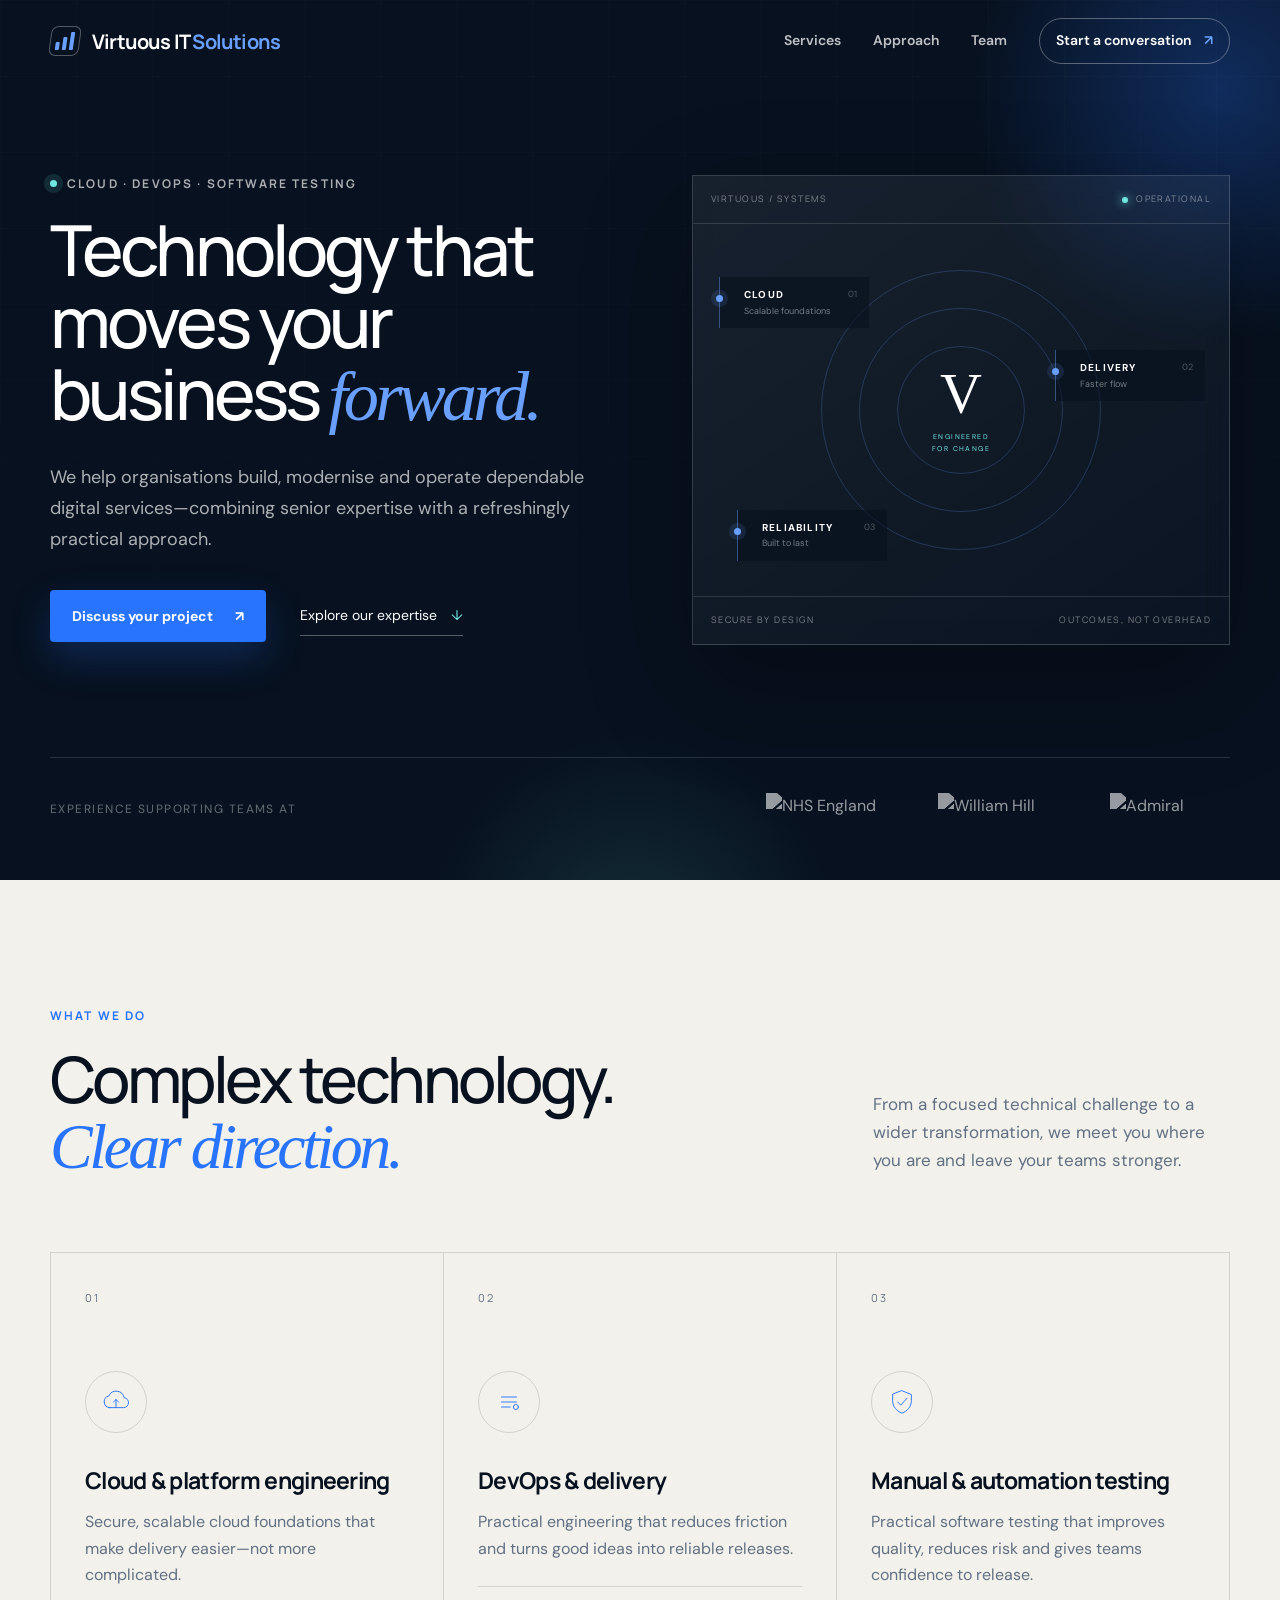
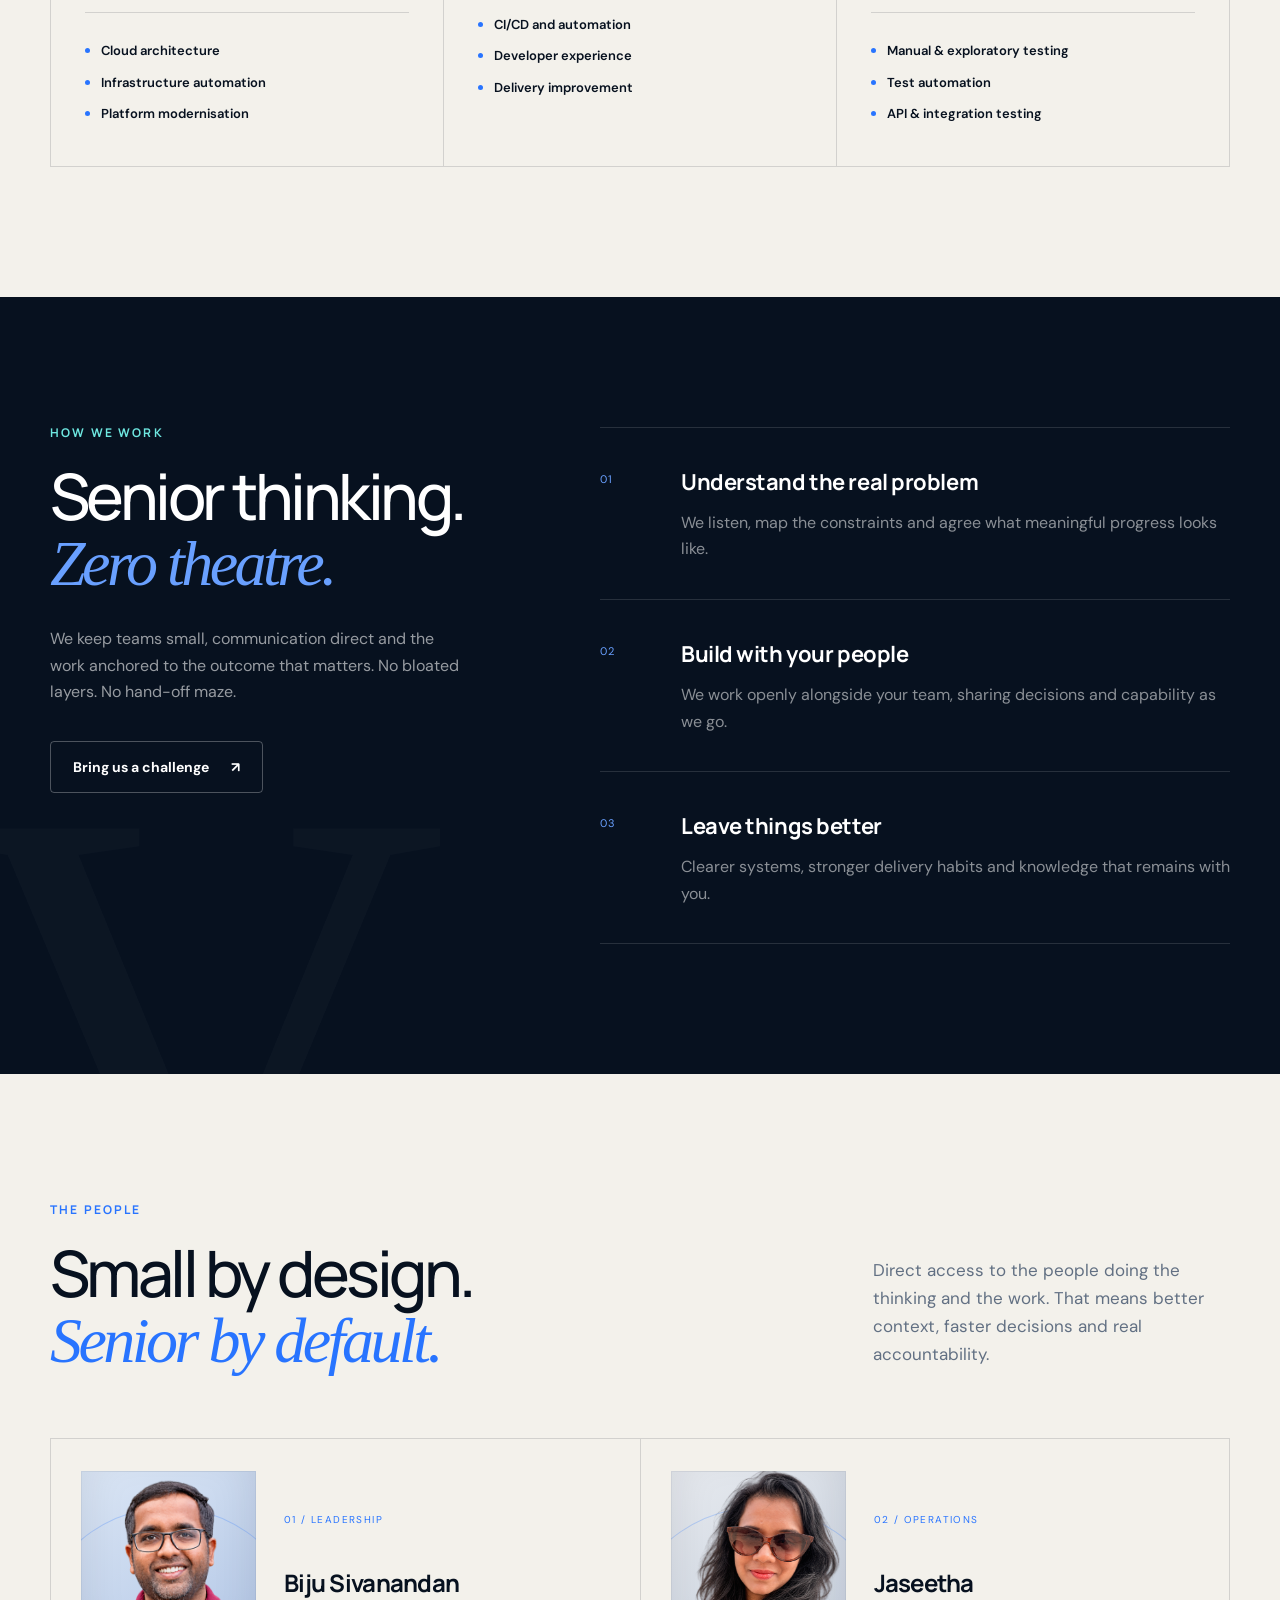
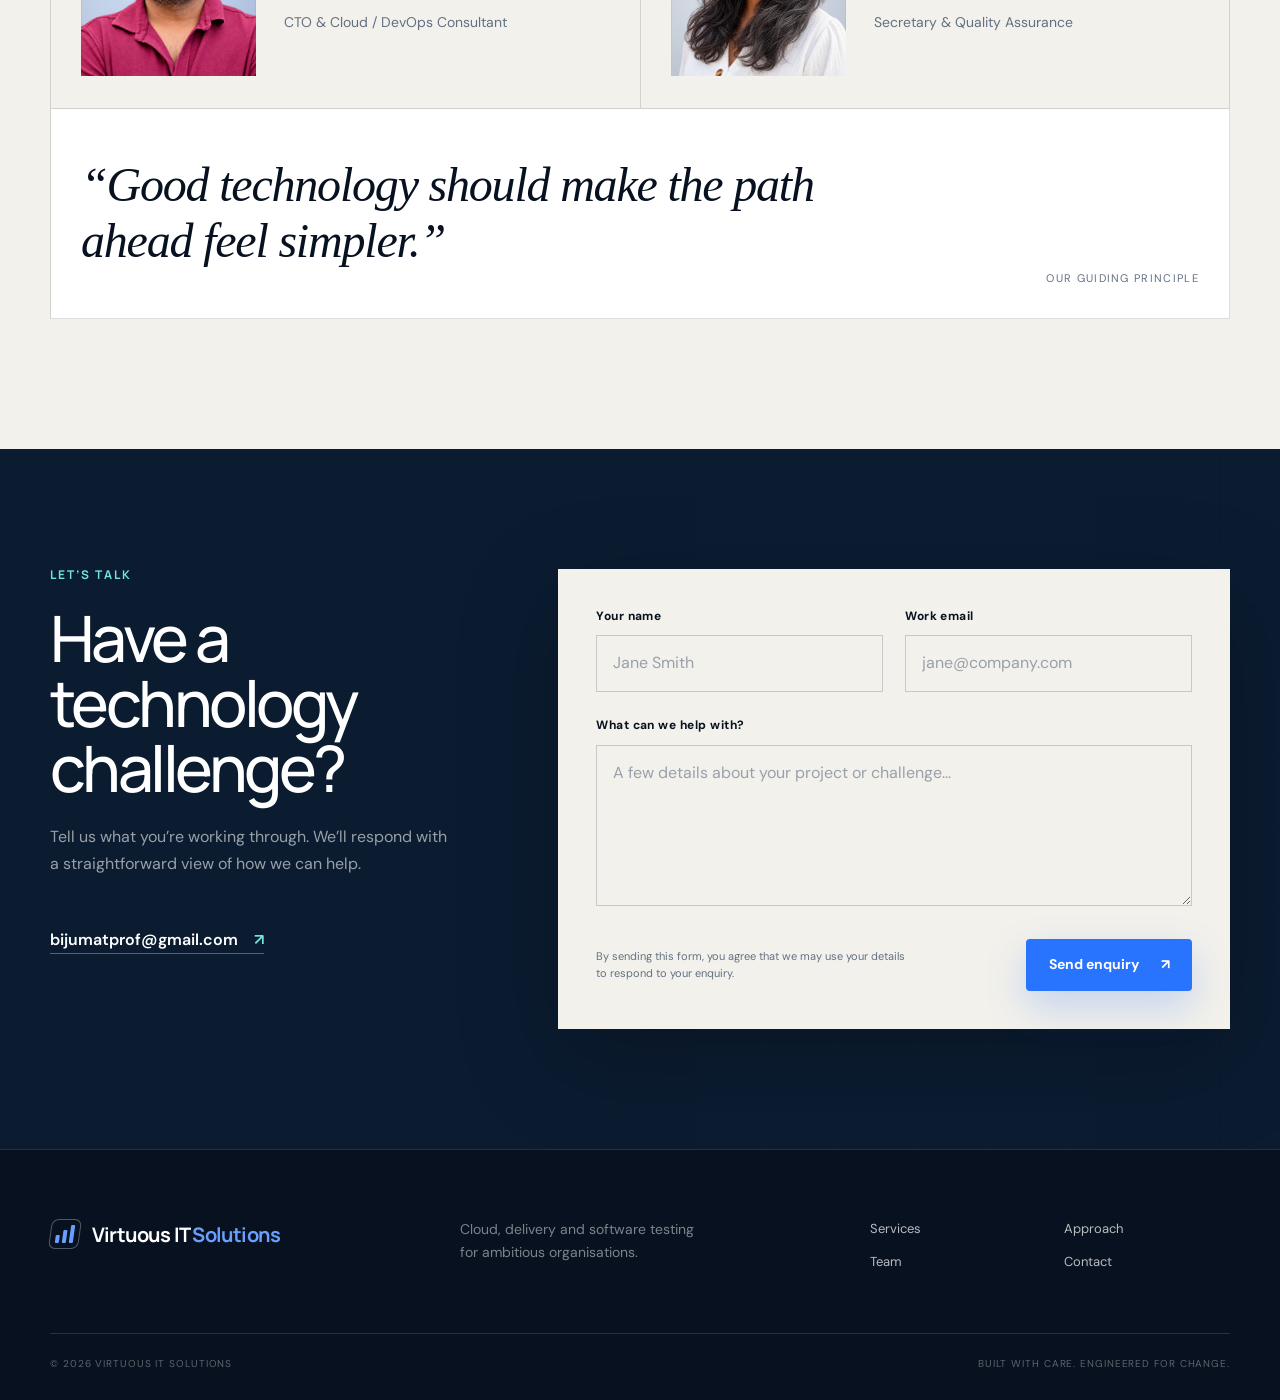
==== index.html @ b5600090 "New changes" ====
<!doctype html>
<html lang="en">
<head>
  <meta charset="utf-8">
  <meta name="viewport" content="width=device-width, initial-scale=1">
  <meta name="description" content="Virtuous IT Solutions provides cloud, DevOps, software delivery, manual testing and automation testing services.">
  <meta name="theme-color" content="#07111f">
  <meta property="og:title" content="Virtuous IT Solutions — Cloud, delivery and software testing">
  <meta property="og:description" content="Cloud, DevOps, manual testing and automation testing expertise for ambitious organisations.">
  <meta property="og:type" content="website">
  <title>Virtuous IT Solutions | Cloud, DevOps and software testing</title>
  <link rel="canonical" href="https://www.virtuousitsolutions.co.uk/">
  <link rel="stylesheet" href="css/styles.css">
</head>
<body>
  <a class="skip-link" href="#main">Skip to content</a>
  <header class="site-header" data-header>
    <div class="shell header-inner">
      <a class="brand" href="#home" aria-label="Virtuous IT Solutions home">
        <span class="brand-mark" aria-hidden="true"><i></i><i></i><i></i></span>
        <span>Virtuous IT <span>Solutions</span></span>
      </a>
      <button class="nav-toggle" type="button" aria-expanded="false" aria-controls="site-nav">
        <span class="sr-only">Open navigation</span><span></span><span></span>
      </button>
      <nav class="site-nav" id="site-nav" aria-label="Main navigation">
        <a href="#services">Services</a><a href="#approach">Approach</a><a href="#team">Team</a>
        <a href="#contact" class="nav-cta">Start a conversation <span aria-hidden="true">↗</span></a>
      </nav>
    </div>
  </header>
  <main id="main">
    <section class="hero" id="home">
      <div class="hero-grid" aria-hidden="true"></div><div class="orb orb-one" aria-hidden="true"></div><div class="orb orb-two" aria-hidden="true"></div>
      <div class="shell hero-layout">
        <div class="hero-copy reveal">
          <p class="eyebrow"><span></span> Cloud · DevOps · Software testing</p>
          <h1>Technology that moves your business <em>forward.</em></h1>
          <p class="hero-lead">We help organisations build, modernise and operate dependable digital services—combining senior expertise with a refreshingly practical approach.</p>
          <div class="hero-actions">
            <a class="button button-primary" href="#contact">Discuss your project <span aria-hidden="true">↗</span></a>
            <a class="text-link" href="#services">Explore our expertise <span aria-hidden="true">↓</span></a>
          </div>
        </div>
        <div class="system-visual reveal" aria-label="A visual representation of connected, reliable digital systems">
          <div class="visual-topline"><span>VIRTUOUS / SYSTEMS</span><span class="live"><i></i> OPERATIONAL</span></div>
          <div class="visual-core">
            <div class="core-rings"><span></span><span></span><span></span></div>
            <div class="core-label"><b>V</b><small>ENGINEERED<br>FOR CHANGE</small></div>
            <div class="node node-cloud"><i></i><span>01</span><strong>CLOUD</strong><small>Scalable foundations</small></div>
            <div class="node node-delivery"><i></i><span>02</span><strong>DELIVERY</strong><small>Faster flow</small></div>
            <div class="node node-reliability"><i></i><span>03</span><strong>RELIABILITY</strong><small>Built to last</small></div>
          </div>
          <div class="visual-footer"><span>SECURE BY DESIGN</span><span>OUTCOMES, NOT OVERHEAD</span></div>
        </div>
      </div>
      <div class="shell trust-row reveal">
        <p>Experience supporting teams at</p>
        <div class="logo-strip" aria-label="Organisations our engineers have supported">
          <img src="assets/images/clients/nhs-england.svg" alt="NHS England" width="125" height="48">
          <img src="assets/images/clients/william-hill.svg" alt="William Hill" width="125" height="48">
          <img src="assets/images/clients/Admiral.png" alt="Admiral" width="118" height="50">
        </div>
      </div>
    </section>
    <section class="intro section-light" id="services">
      <div class="shell">
        <div class="section-heading reveal">
          <div><p class="kicker">What we do</p><h2>Complex technology.<br><em>Clear direction.</em></h2></div>
          <p>From a focused technical challenge to a wider transformation, we meet you where you are and leave your teams stronger.</p>
        </div>
        <div class="services-grid">
          <article class="service-card reveal">
            <div class="service-number">01</div><div class="service-icon" aria-hidden="true"><svg viewBox="0 0 48 48"><path d="M13 33h23a8 8 0 0 0 1-15.94A13 13 0 0 0 12.4 14.4 9.5 9.5 0 0 0 13 33Z"/><path d="m20 24 4-4 4 4M24 20v12"/></svg></div>
            <h3>Cloud &amp; platform engineering</h3><p>Secure, scalable cloud foundations that make delivery easier—not more complicated.</p>
            <ul><li>Cloud architecture</li><li>Infrastructure automation</li><li>Platform modernisation</li></ul>
          </article>
          <article class="service-card featured reveal">
            <div class="service-number">02</div><div class="service-icon" aria-hidden="true"><svg viewBox="0 0 48 48"><path d="M12 16h24M12 24h24M12 32h14"/><circle cx="35" cy="32" r="4"/></svg></div>
            <h3>DevOps &amp; delivery</h3><p>Practical engineering that reduces friction and turns good ideas into reliable releases.</p>
            <ul><li>CI/CD and automation</li><li>Developer experience</li><li>Delivery improvement</li></ul>
          </article>
          <article class="service-card reveal">
            <div class="service-number">03</div><div class="service-icon" aria-hidden="true"><svg viewBox="0 0 48 48"><path d="M24 6 39 12v10c0 9.5-6.3 16.3-15 20-8.7-3.7-15-10.5-15-20V12Z"/><path d="m17 24 5 5 10-11"/></svg></div>
            <h3>Manual &amp; automation testing</h3><p>Practical software testing that improves quality, reduces risk and gives teams confidence to release.</p>
            <ul><li>Manual &amp; exploratory testing</li><li>Test automation</li><li>API &amp; integration testing</li></ul>
          </article>
        </div>
      </div>
    </section>
    <section class="outcomes section-dark" id="approach">
      <div class="shell outcomes-layout">
        <div class="outcomes-copy reveal">
          <p class="kicker kicker-light">How we work</p><h2>Senior thinking.<br><em>Zero theatre.</em></h2>
          <p>We keep teams small, communication direct and the work anchored to the outcome that matters. No bloated layers. No hand-off maze.</p>
          <a class="button button-ghost" href="#contact">Bring us a challenge <span aria-hidden="true">↗</span></a>
        </div>
        <ol class="process-list">
          <li class="reveal"><span>01</span><div><h3>Understand the real problem</h3><p>We listen, map the constraints and agree what meaningful progress looks like.</p></div></li>
          <li class="reveal"><span>02</span><div><h3>Build with your people</h3><p>We work openly alongside your team, sharing decisions and capability as we go.</p></div></li>
          <li class="reveal"><span>03</span><div><h3>Leave things better</h3><p>Clearer systems, stronger delivery habits and knowledge that remains with you.</p></div></li>
        </ol>
      </div>
    </section>
    <section class="team-section section-light" id="team">
      <div class="shell">
        <div class="section-heading team-heading reveal">
          <div><p class="kicker">The people</p><h2>Small by design.<br><em>Senior by default.</em></h2></div>
          <p>Direct access to the people doing the thinking and the work. That means better context, faster decisions and real accountability.</p>
        </div>
        <div class="team-list">
          <article class="person reveal"><div class="portrait portrait-bs"><img src="assets/images/team/biju-cutout.png" alt="Biju Sivanandan" width="720" height="480" loading="lazy"></div><div><p class="person-index">01 / Leadership</p><h3>Biju Sivanandan</h3><p>CTO &amp; Cloud / DevOps Consultant</p></div></article>
          <article class="person reveal"><div class="portrait portrait-jr"><img src="assets/images/team/jaseetha-cutout.png" alt="Jaseetha" width="540" height="720" loading="lazy"></div><div><p class="person-index">02 / Operations</p><h3>Jaseetha</h3><p>Secretary &amp; Quality Assurance</p></div></article>
          <article class="person person-statement reveal"><blockquote>“Good technology should make the path ahead feel simpler.”</blockquote><span>Our guiding principle</span></article>
        </div>
      </div>
    </section>
    <section class="contact-section" id="contact">
      <div class="contact-pattern" aria-hidden="true"></div>
      <div class="shell contact-layout">
        <div class="contact-copy reveal">
          <p class="kicker kicker-light">Let’s talk</p><h2>Have a technology challenge?</h2>
          <p>Tell us what you’re working through. We’ll respond with a straightforward view of how we can help.</p>
          <a class="email-link" href="mailto:bijumatprof@gmail.com">bijumatprof@gmail.com <span aria-hidden="true">↗</span></a>
        </div>
        <form id="contactForm" class="contact-form reveal" novalidate>
          <div class="field-row">
            <div class="field"><label for="name">Your name</label><input id="name" name="name" type="text" autocomplete="name" required placeholder="Jane Smith"></div>
            <div class="field"><label for="email">Work email</label><input id="email" name="email" type="email" autocomplete="email" required placeholder="jane@company.com"></div>
          </div>
          <div class="field"><label for="message">What can we help with?</label><textarea id="message" name="message" rows="5" required placeholder="A few details about your project or challenge..."></textarea></div>
          <div class="form-footer">
            <p>By sending this form, you agree that we may use your details to respond to your enquiry.</p>
            <button class="button button-primary send-button" id="sendBtn" type="submit"><span class="button-label">Send enquiry</span><span class="button-arrow" aria-hidden="true">↗</span></button>
          </div>
          <div id="formStatus" class="form-status" role="status" aria-live="polite"></div>
        </form>
      </div>
    </section>
  </main>
  <footer class="site-footer">
    <div class="shell footer-main">
      <a class="brand brand-footer" href="#home" aria-label="Virtuous IT Solutions home"><span class="brand-mark" aria-hidden="true"><i></i><i></i><i></i></span><span>Virtuous IT <span>Solutions</span></span></a>
      <p>Cloud, delivery and software testing<br>for ambitious organisations.</p>
      <nav aria-label="Footer navigation"><a href="#services">Services</a><a href="#approach">Approach</a><a href="#team">Team</a><a href="#contact">Contact</a></nav>
    </div>
    <div class="shell footer-bottom"><p>© <span id="year"></span> Virtuous IT Solutions</p><p>Built with care. Engineered for change.</p></div>
  </footer>
  <script src="js/main.js" defer></script>
</body>
</html>
---- css/styles.css ----
@import url('https://fonts.googleapis.com/css2?family=DM+Sans:wght@400;500;600;700&family=Manrope:wght@400;500;600;700&display=swap');
:root{--ink:#07111f;--paper:#f3f1eb;--white:#fff;--blue:#2874ff;--blue-bright:#69a0ff;--cyan:#6ee7e0;--muted:#627083;--line:rgba(7,17,31,.14);--line-dark:rgba(255,255,255,.13);--shell:1180px;--ease:cubic-bezier(.22,1,.36,1)}
*,*::before,*::after{box-sizing:border-box}html{scroll-behavior:smooth;scroll-padding-top:88px}body{margin:0;background:var(--paper);color:var(--ink);font-family:"DM Sans",Arial,sans-serif;font-size:16px;line-height:1.65;-webkit-font-smoothing:antialiased}body.nav-open{overflow:hidden}img,svg{display:block;max-width:100%}a{color:inherit}button,input,textarea{font:inherit}.shell{width:min(calc(100% - 48px),var(--shell));margin-inline:auto}.sr-only{position:absolute;width:1px;height:1px;padding:0;margin:-1px;overflow:hidden;clip:rect(0,0,0,0);white-space:nowrap;border:0}.skip-link{position:fixed;top:8px;left:8px;z-index:999;padding:10px 16px;background:#fff;transform:translateY(-160%);transition:transform .2s}.skip-link:focus{transform:translateY(0)}
.site-header{position:fixed;inset:0 0 auto;z-index:50;color:#fff;border-bottom:1px solid transparent;transition:background .35s,border-color .35s}.site-header.scrolled{background:rgba(7,17,31,.92);border-color:var(--line-dark);backdrop-filter:blur(18px)}.header-inner{height:82px;display:flex;align-items:center;justify-content:space-between}.brand{display:inline-flex;align-items:center;gap:12px;color:#fff;font-family:Manrope,sans-serif;font-weight:700;letter-spacing:-.04em;text-decoration:none;font-size:20px}.brand>span:last-child>span{color:var(--blue-bright)}.brand-mark{width:30px;height:30px;display:grid;grid-template-columns:repeat(3,1fr);gap:3px;align-items:end;padding:5px;border:1px solid rgba(255,255,255,.3);border-radius:7px;transform:skew(-8deg)}.brand-mark i{display:block;background:var(--blue-bright);border-radius:1px}.brand-mark i:nth-child(1){height:45%}.brand-mark i:nth-child(2){height:75%}.brand-mark i:nth-child(3){height:100%}.site-nav{display:flex;align-items:center;gap:32px}.site-nav a{color:rgba(255,255,255,.74);text-decoration:none;font-size:14px;font-weight:600;transition:color .2s}.site-nav a:hover,.site-nav a:focus-visible{color:#fff}.site-nav .nav-cta{padding:10px 16px;color:#fff;border:1px solid rgba(255,255,255,.32);border-radius:999px}.nav-cta span{margin-left:10px;color:var(--blue-bright)}.nav-toggle{display:none;width:44px;height:44px;border:1px solid rgba(255,255,255,.2);background:transparent;border-radius:50%;align-items:center;justify-content:center;flex-direction:column;gap:6px}.nav-toggle>span:not(.sr-only){display:block;width:18px;height:1px;background:#fff;transition:transform .25s}
.hero{min-height:880px;position:relative;overflow:hidden;background:var(--ink);color:#fff;padding:175px 0 0}.hero-grid,.contact-pattern{position:absolute;inset:0;opacity:.23;background-image:linear-gradient(rgba(255,255,255,.07) 1px,transparent 1px),linear-gradient(90deg,rgba(255,255,255,.07) 1px,transparent 1px);background-size:76px 76px;mask-image:linear-gradient(to bottom,#000 15%,transparent 85%)}.orb{position:absolute;border-radius:50%;pointer-events:none}.orb-one{width:520px;height:520px;right:-200px;top:-170px;background:radial-gradient(circle,rgba(40,116,255,.28),transparent 68%)}.orb-two{width:420px;height:420px;left:33%;bottom:-270px;background:radial-gradient(circle,rgba(110,231,224,.13),transparent 70%)}.hero-layout{position:relative;z-index:2;display:grid;grid-template-columns:1.02fr .98fr;align-items:center;gap:82px}.eyebrow,.kicker{margin:0 0 24px;color:var(--blue);font-family:Manrope,sans-serif;font-size:12px;line-height:1;letter-spacing:.18em;text-transform:uppercase;font-weight:700}.eyebrow{color:rgba(255,255,255,.66);display:flex;align-items:center;gap:10px}.eyebrow span{width:7px;height:7px;border-radius:50%;background:var(--cyan);box-shadow:0 0 0 6px rgba(110,231,224,.12)}.hero h1,.section-heading h2,.outcomes h2,.contact-copy h2{font-family:Manrope,sans-serif;font-weight:500;letter-spacing:-.055em;line-height:1.02}.hero h1{max-width:700px;margin:0;font-size:clamp(52px,5.5vw,78px)}h1 em,h2 em{color:var(--blue-bright);font-family:Georgia,serif;font-weight:400}.hero-lead{max-width:610px;margin:30px 0 36px;color:rgba(255,255,255,.67);font-size:18px;line-height:1.7}.hero-actions{display:flex;align-items:center;gap:34px}.button{display:inline-flex;align-items:center;justify-content:center;gap:22px;min-height:52px;padding:0 22px;border-radius:4px;border:0;font-weight:700;font-size:14px;text-decoration:none;cursor:pointer;transition:transform .25s var(--ease),background .25s,box-shadow .25s}.button:hover{transform:translateY(-3px)}.button-primary{background:var(--blue);color:#fff;box-shadow:0 16px 40px rgba(40,116,255,.24)}.button-primary:hover{background:#3c82ff;box-shadow:0 20px 48px rgba(40,116,255,.34)}.text-link{color:#fff;font-size:14px;text-decoration:none;border-bottom:1px solid rgba(255,255,255,.32);padding:8px 0}.text-link span{margin-left:10px;color:var(--cyan)}
.system-visual{position:relative;height:470px;border:1px solid rgba(255,255,255,.16);background:linear-gradient(145deg,rgba(255,255,255,.07),rgba(255,255,255,.015));box-shadow:0 40px 100px rgba(0,0,0,.3);backdrop-filter:blur(12px)}.visual-topline,.visual-footer{position:absolute;left:0;right:0;height:48px;display:flex;align-items:center;justify-content:space-between;padding:0 18px;font-family:Manrope,sans-serif;font-size:9px;letter-spacing:.16em;color:rgba(255,255,255,.45)}.visual-topline{top:0;border-bottom:1px solid var(--line-dark)}.visual-footer{bottom:0;border-top:1px solid var(--line-dark)}.live{display:flex;align-items:center;gap:8px}.live i{width:6px;height:6px;border-radius:50%;background:var(--cyan);box-shadow:0 0 10px var(--cyan)}.visual-core{position:absolute;inset:49px 0;overflow:hidden}.core-rings{position:absolute;inset:50% auto auto 50%;width:280px;height:280px;transform:translate(-50%,-50%)}.core-rings span{position:absolute;inset:0;border:1px solid rgba(105,160,255,.22);border-radius:50%;animation:breathe 4s ease-in-out infinite}.core-rings span:nth-child(2){inset:38px;animation-delay:-.8s}.core-rings span:nth-child(3){inset:76px;animation-delay:-1.6s}.core-label{position:absolute;inset:50% auto auto 50%;transform:translate(-50%,-50%);text-align:center}.core-label b{display:block;font-family:Georgia,serif;font-size:58px;font-weight:400;line-height:1}.core-label small{display:block;margin-top:8px;font-size:7px;letter-spacing:.21em;color:var(--cyan)}.node{position:absolute;width:150px;padding:10px 12px 10px 24px;border-left:1px solid rgba(105,160,255,.45);background:rgba(7,17,31,.6)}.node i{position:absolute;width:7px;height:7px;left:-4px;top:18px;border-radius:50%;background:var(--blue-bright);box-shadow:0 0 0 5px rgba(105,160,255,.12)}.node span{float:right;color:rgba(255,255,255,.28);font-size:9px}.node strong,.node small{display:block}.node strong{font-size:10px;letter-spacing:.12em}.node small{color:rgba(255,255,255,.43);font-size:9px}.node-cloud{left:26px;top:52px}.node-delivery{right:24px;top:125px}.node-reliability{left:44px;bottom:34px}.trust-row{position:relative;z-index:2;margin-top:112px;min-height:105px;display:flex;align-items:center;justify-content:space-between;border-top:1px solid var(--line-dark)}.trust-row>p{margin:0;color:rgba(255,255,255,.38);font-size:12px;text-transform:uppercase;letter-spacing:.12em}.logo-strip{display:flex;gap:52px;align-items:center}.logo-strip img{max-height:34px;width:120px;object-fit:contain;filter:grayscale(1) brightness(0) invert(1);opacity:.58}
.section-light{background:var(--paper)}.intro,.team-section{padding:130px 0}.section-heading{display:grid;grid-template-columns:1.35fr .65fr;align-items:end;gap:80px;margin-bottom:72px}.section-heading h2,.outcomes h2{margin:0;font-size:clamp(42px,5vw,66px)}.section-heading h2 em{color:var(--blue)}.section-heading>p{margin:0 0 5px;color:var(--muted);font-size:17px;max-width:460px}.services-grid{display:grid;grid-template-columns:repeat(3,1fr);border-top:1px solid var(--line);border-left:1px solid var(--line)}.service-card{position:relative;min-height:485px;padding:36px 34px;border-right:1px solid var(--line);border-bottom:1px solid var(--line);transition:background .3s,transform .3s var(--ease)}.service-card:hover{background:#fff;transform:translateY(-7px);box-shadow:0 22px 70px rgba(7,17,31,.08);z-index:2}.service-number{color:var(--muted);font-family:Manrope,sans-serif;font-size:11px;letter-spacing:.18em}.service-icon{width:62px;height:62px;margin:64px 0 34px;border:1px solid var(--line);border-radius:50%;display:grid;place-items:center;color:var(--blue)}.service-icon svg{width:30px;fill:none;stroke:currentColor;stroke-width:1.5;stroke-linecap:round;stroke-linejoin:round}.service-card h3{margin:0 0 15px;font-family:Manrope,sans-serif;font-size:23px;letter-spacing:-.03em;line-height:1.2}.service-card>p{color:var(--muted);margin:0 0 24px}.service-card ul{list-style:none;padding:22px 0 0;margin:0;border-top:1px solid var(--line)}.service-card li{position:relative;padding:5px 0 5px 16px;font-size:13px;font-weight:600}.service-card li::before{content:"";position:absolute;left:0;top:13px;width:5px;height:5px;background:var(--blue);border-radius:50%}
.section-dark{background:var(--ink);color:#fff}.outcomes{position:relative;overflow:hidden;padding:130px 0}.outcomes::before{content:"V";position:absolute;left:-4vw;bottom:-25vw;color:rgba(255,255,255,.018);font-family:Georgia,serif;font-size:54vw;line-height:1;pointer-events:none}.outcomes-layout{position:relative;display:grid;grid-template-columns:.8fr 1.2fr;gap:130px}.kicker-light{color:var(--cyan)}.outcomes h2 em{color:var(--blue-bright)}.outcomes-copy>p:not(.kicker){max-width:430px;margin:30px 0 36px;color:rgba(255,255,255,.58)}.button-ghost{color:#fff;border:1px solid rgba(255,255,255,.28);background:transparent}.button-ghost:hover{background:rgba(255,255,255,.07)}.process-list{list-style:none;padding:0;margin:0}.process-list li{display:grid;grid-template-columns:55px 1fr;gap:26px;padding:36px 0;border-top:1px solid var(--line-dark)}.process-list li:last-child{border-bottom:1px solid var(--line-dark)}.process-list>li>span{color:var(--blue-bright);font-size:11px;letter-spacing:.12em;padding-top:6px}.process-list h3{margin:0 0 10px;font-family:Manrope,sans-serif;font-size:22px;letter-spacing:-.02em}.process-list p{margin:0;color:rgba(255,255,255,.53)}
.team-heading{margin-bottom:64px}.team-list{display:grid;grid-template-columns:1fr 1fr;border-top:1px solid var(--line);border-left:1px solid var(--line)}.person{min-height:270px;padding:30px;display:flex;gap:28px;align-items:center;border-right:1px solid var(--line);border-bottom:1px solid var(--line)}.portrait{flex:0 0 175px;height:205px;position:relative;overflow:hidden;background:linear-gradient(145deg,#dbe6f5,#afc4e5)}.portrait-jr{background:linear-gradient(145deg,#e6e9ee,#c6d0de)}.portrait::before{content:"";position:absolute;inset:18% -30% -60%;border:1px solid rgba(40,116,255,.24);border-radius:50%;pointer-events:none}.portrait::after{content:"";position:absolute;inset:0;border:1px solid rgba(7,17,31,.1);box-shadow:inset 0 -26px 45px rgba(7,17,31,.1);pointer-events:none}.portrait img{position:relative;z-index:1;width:100%;height:100%;object-fit:cover}.portrait-bs img{object-position:50% 45%}.portrait-jr img{object-position:50% 30%}.person-index{margin:0 0 34px;color:var(--blue);font-size:10px;letter-spacing:.14em;text-transform:uppercase}.person h3{margin:0 0 8px;font-family:Manrope,sans-serif;font-size:24px;letter-spacing:-.03em}.person h3+p{margin:0;color:var(--muted);font-size:14px}.person-statement{grid-column:1/-1;min-height:210px;justify-content:space-between;background:#fff}.person-statement blockquote{max-width:760px;margin:0;font-family:Georgia,serif;font-size:clamp(30px,4vw,48px);line-height:1.16;font-style:italic;letter-spacing:-.025em}.person-statement>span{align-self:end;color:var(--muted);font-size:11px;text-transform:uppercase;letter-spacing:.12em}
.contact-section{position:relative;overflow:hidden;background:#0b1c31;color:#fff;padding:120px 0}.contact-pattern{mask-image:linear-gradient(90deg,transparent,#000);opacity:.12}.contact-layout{position:relative;display:grid;grid-template-columns:.75fr 1.25fr;gap:105px}.contact-copy h2{margin:0 0 24px;max-width:450px;font-size:clamp(44px,5vw,66px)}.contact-copy>p:not(.kicker){max-width:420px;color:rgba(255,255,255,.58)}.email-link{display:inline-flex;gap:16px;margin-top:34px;color:#fff;text-decoration:none;border-bottom:1px solid rgba(255,255,255,.3);font-weight:600}.email-link span{color:var(--cyan)}.contact-form{padding:38px;background:var(--paper);color:var(--ink);box-shadow:0 30px 90px rgba(0,0,0,.25)}.field-row{display:grid;grid-template-columns:1fr 1fr;gap:22px}.field{margin-bottom:24px}.field label{display:block;margin-bottom:9px;font-size:12px;font-weight:700;letter-spacing:.04em}.field input,.field textarea{width:100%;border:1px solid rgba(7,17,31,.18);border-radius:0;background:transparent;color:var(--ink);padding:14px 16px;outline:none;transition:border-color .2s,box-shadow .2s}.field input:focus,.field textarea:focus{border-color:var(--blue);box-shadow:0 0 0 3px rgba(40,116,255,.12)}.field input::placeholder,.field textarea::placeholder{color:#98a0aa}.field textarea{resize:vertical;min-height:138px}.form-footer{display:flex;align-items:center;justify-content:space-between;gap:28px}.form-footer p{max-width:315px;margin:0;color:var(--muted);font-size:11px;line-height:1.5}.send-button{min-width:166px}.send-button[disabled]{opacity:.65;cursor:wait;transform:none}.form-status{display:none;margin-top:20px;padding:12px 14px;font-size:13px}.form-status.show{display:block}.form-status.success{color:#11633c;background:#ddf5e8}.form-status.error{color:#8b2f34;background:#f9e3e4}
.site-footer{background:var(--ink);color:#fff;border-top:1px solid var(--line-dark);padding:68px 0 28px}.footer-main{display:grid;grid-template-columns:1fr 1fr 1fr;gap:50px;align-items:start;padding-bottom:60px}.brand-footer{align-self:start}.footer-main>p{margin:0;color:rgba(255,255,255,.48);font-size:14px}.footer-main nav{display:grid;grid-template-columns:1fr 1fr;gap:12px 28px}.footer-main nav a{color:rgba(255,255,255,.72);text-decoration:none;font-size:13px}.footer-bottom{display:flex;justify-content:space-between;padding-top:22px;border-top:1px solid var(--line-dark);color:rgba(255,255,255,.35);font-size:10px;letter-spacing:.09em;text-transform:uppercase}.footer-bottom p{margin:0}.reveal{opacity:0;transform:translateY(26px);transition:opacity .75s var(--ease),transform .75s var(--ease)}.reveal.visible{opacity:1;transform:translateY(0)}@keyframes breathe{0%,100%{transform:scale(.96);opacity:.55}50%{transform:scale(1.04);opacity:1}}
@media(max-width:1040px){.hero{min-height:auto;padding-top:145px}.hero-layout{grid-template-columns:1fr;gap:70px}.hero-copy{max-width:760px}.system-visual{width:min(100%,650px)}.trust-row{margin-top:76px}.section-heading{gap:40px}.outcomes-layout{gap:70px}.contact-layout{gap:55px}}
@media(max-width:820px){.shell{width:min(calc(100% - 36px),var(--shell))}.nav-toggle{display:flex;position:relative;z-index:2}.nav-toggle[aria-expanded=true]>span:nth-of-type(1){transform:translateY(3.5px) rotate(45deg)}.nav-toggle[aria-expanded=true]>span:nth-of-type(2){transform:translateY(-3.5px) rotate(-45deg)}.site-nav{position:fixed;inset:0;display:flex;flex-direction:column;align-items:flex-start;justify-content:center;gap:26px;padding:82px 9vw;background:var(--ink);transform:translateX(100%);transition:transform .45s var(--ease)}.site-nav.open{transform:translateX(0)}.site-nav a{font-family:Manrope,sans-serif;font-size:30px}.site-nav .nav-cta{margin-top:14px;font-size:16px}.section-heading,.outcomes-layout,.contact-layout{grid-template-columns:1fr}.section-heading{align-items:start}.services-grid{grid-template-columns:1fr}.service-card{min-height:auto}.service-icon{margin:40px 0 28px}.outcomes-layout{gap:64px}.outcomes-copy>p:not(.kicker){max-width:600px}.team-list{grid-template-columns:1fr}.person-statement{grid-column:auto}.contact-copy{max-width:600px}.footer-main{grid-template-columns:1fr 1fr}.footer-main nav{grid-column:2}}
@media(max-width:560px){html{scroll-padding-top:70px}.header-inner{height:70px}.brand{font-size:18px}.brand-mark{width:27px;height:27px}.hero{padding-top:125px}.hero h1{font-size:46px}.hero-lead{font-size:16px}.hero-actions{align-items:flex-start;flex-direction:column;gap:18px}.system-visual{height:420px}.node{width:125px}.node-cloud{left:12px}.node-delivery{right:10px}.node-reliability{left:18px}.core-rings{width:230px;height:230px}.trust-row{align-items:flex-start;flex-direction:column;gap:28px;padding:30px 0 36px}.logo-strip{width:100%;justify-content:space-between;gap:15px}.logo-strip img{width:86px;max-height:29px}.intro,.team-section,.outcomes,.contact-section{padding:88px 0}.section-heading{gap:24px;margin-bottom:50px}.section-heading h2,.outcomes h2,.contact-copy h2{font-size:44px}.section-heading>p{font-size:15px}.service-card{padding:30px 26px}.person{min-height:auto;padding:24px;align-items:flex-start;flex-direction:column}.portrait{width:100%;height:280px;flex-basis:auto}.portrait-bs img{object-position:50% 40%}.portrait-jr img{object-position:50% 25%}.person-index{margin-bottom:18px}.person-statement{padding-block:38px}.person-statement>span{align-self:flex-start}.field-row{grid-template-columns:1fr;gap:0}.contact-form{padding:26px 20px}.form-footer{align-items:stretch;flex-direction:column}.send-button{width:100%}.footer-main{grid-template-columns:1fr}.footer-main nav{grid-column:auto}.footer-bottom{align-items:flex-start;flex-direction:column;gap:10px}}
@media(prefers-reduced-motion:reduce){html{scroll-behavior:auto}*,*::before,*::after{animation-duration:.01ms!important;animation-iteration-count:1!important;transition-duration:.01ms!important}.reveal{opacity:1;transform:none}}
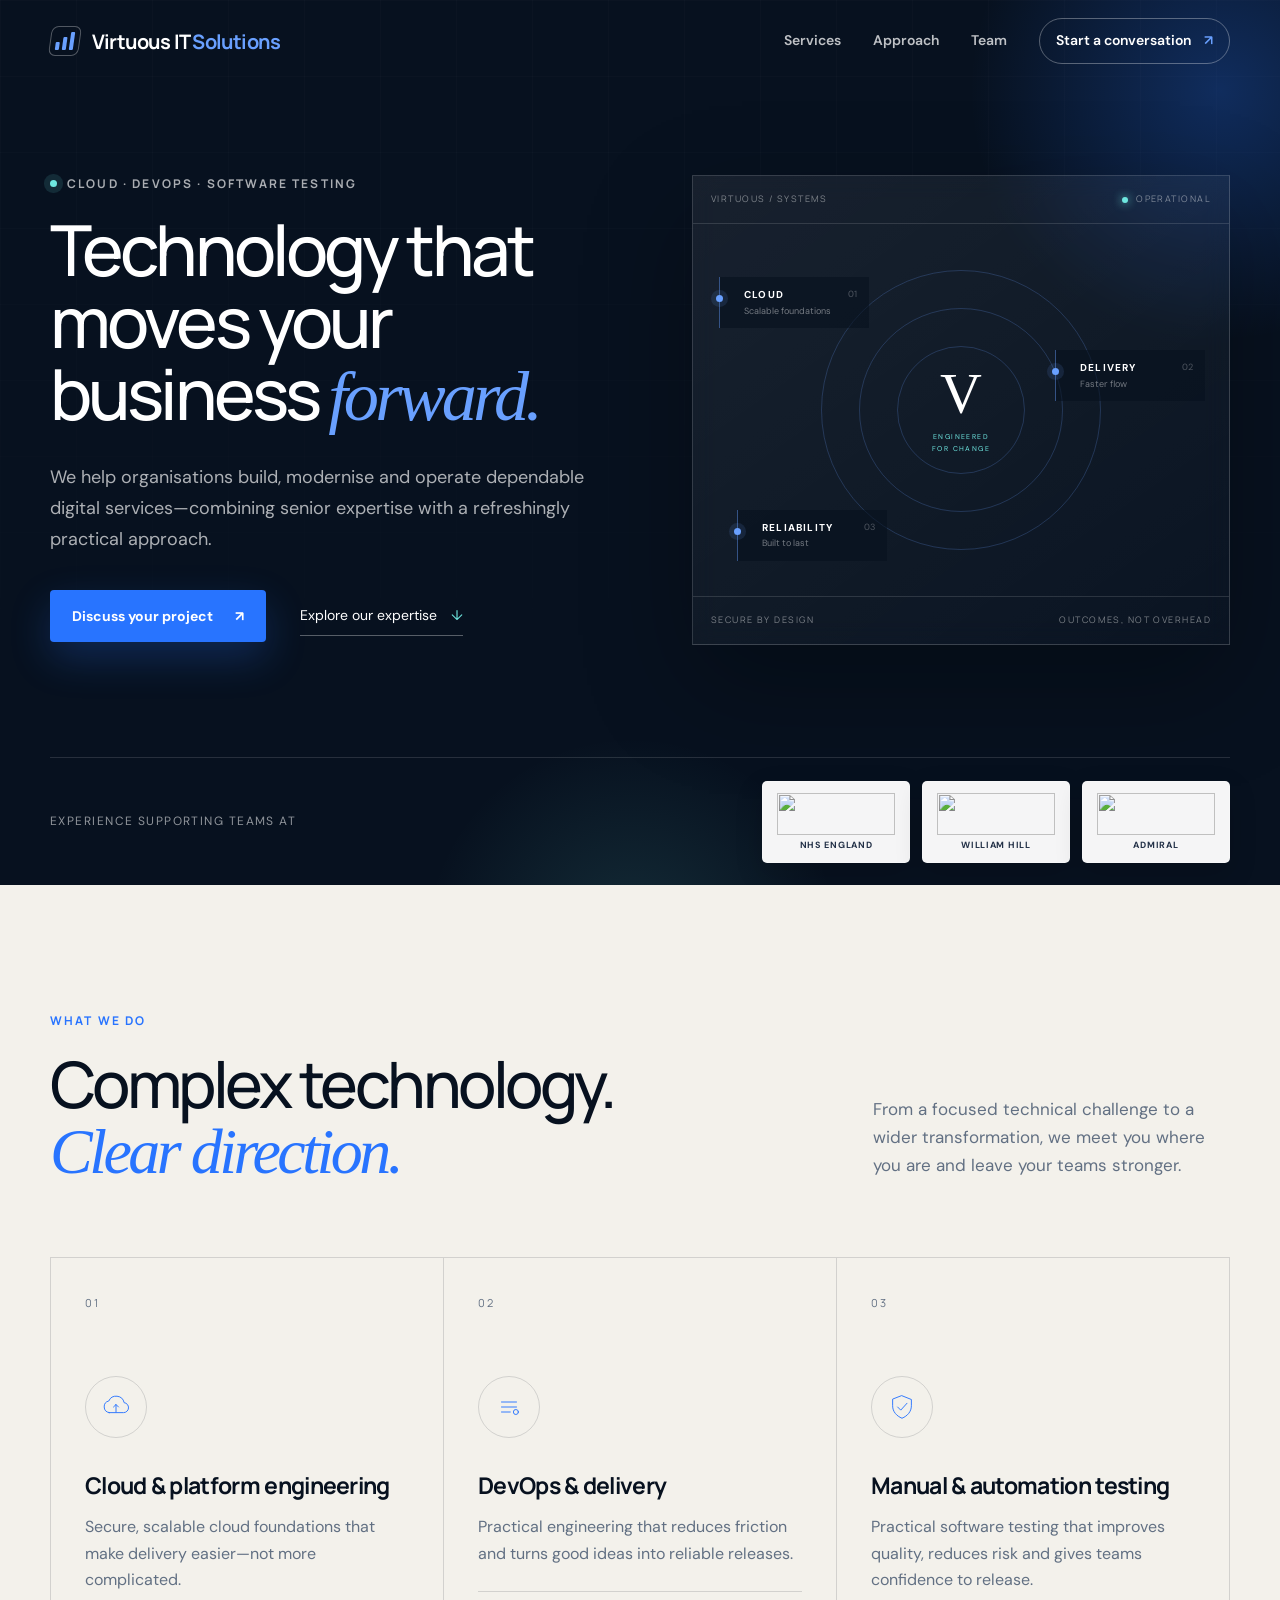
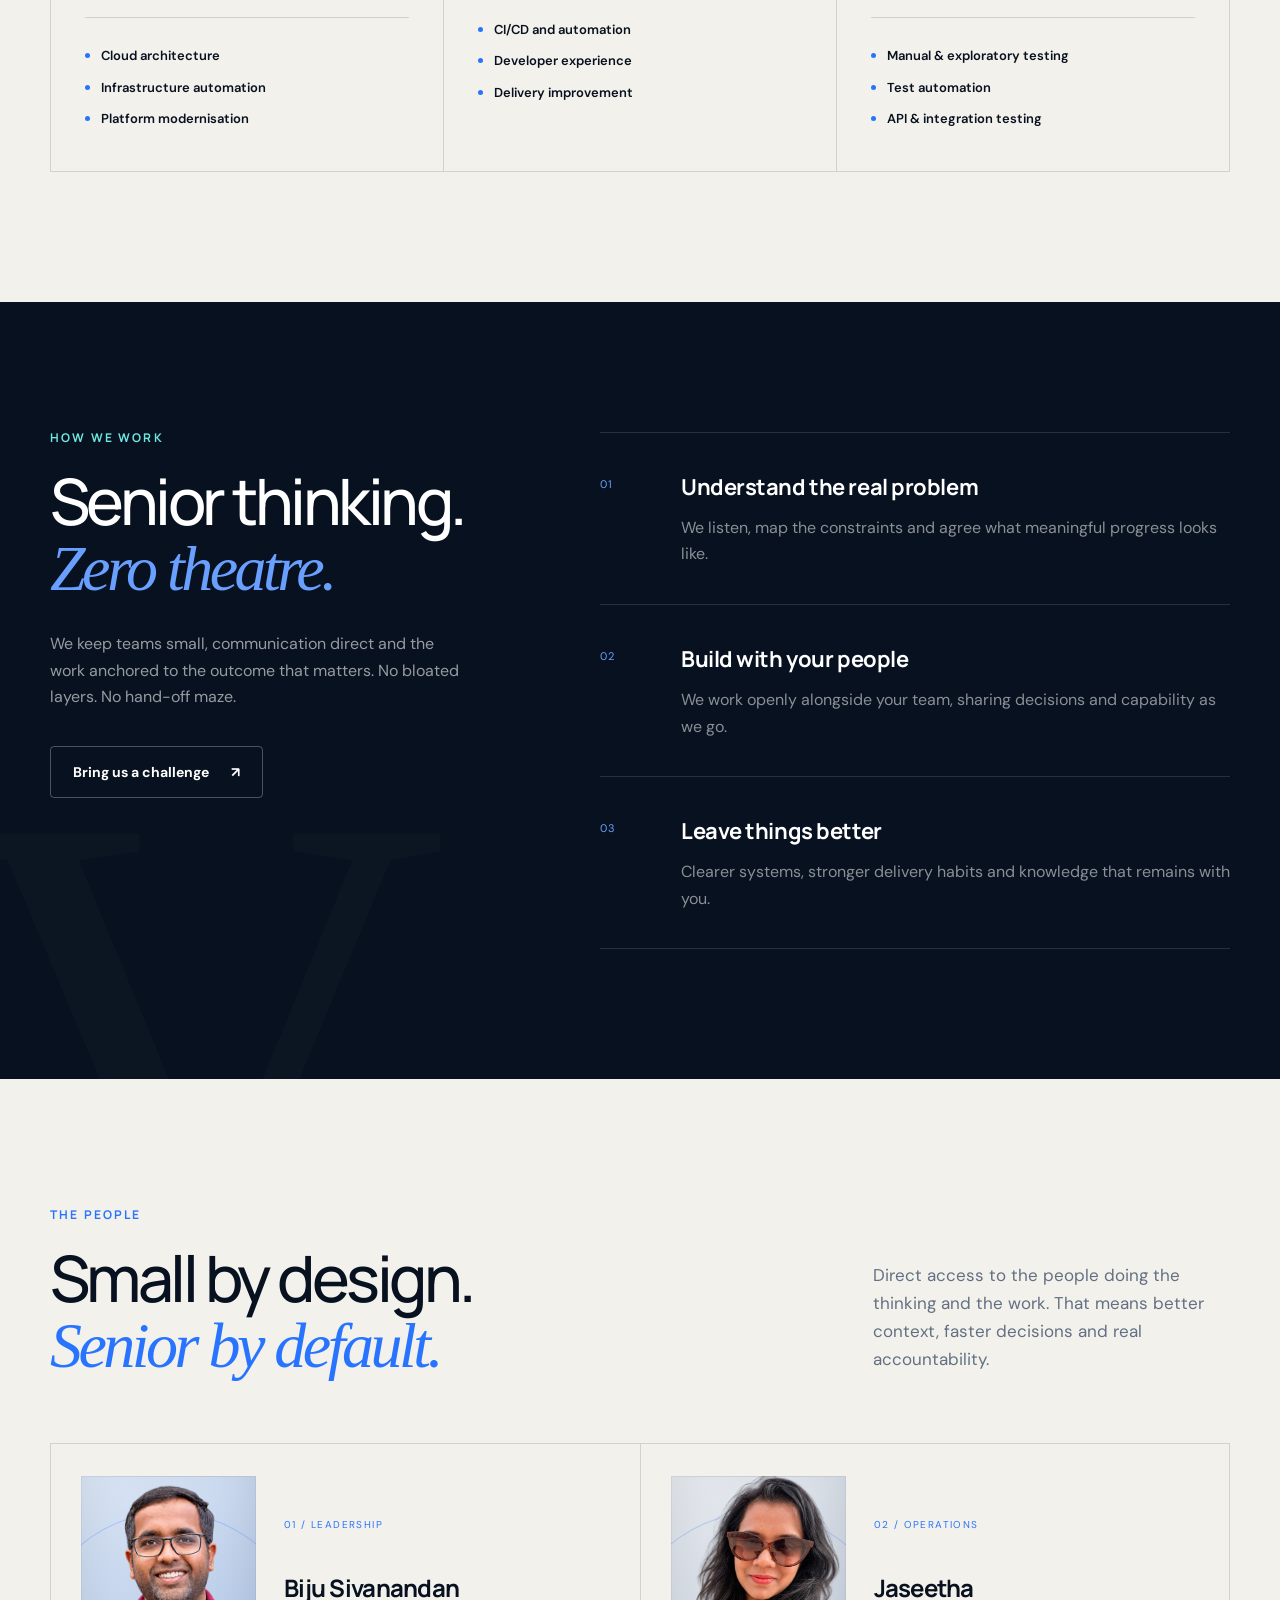
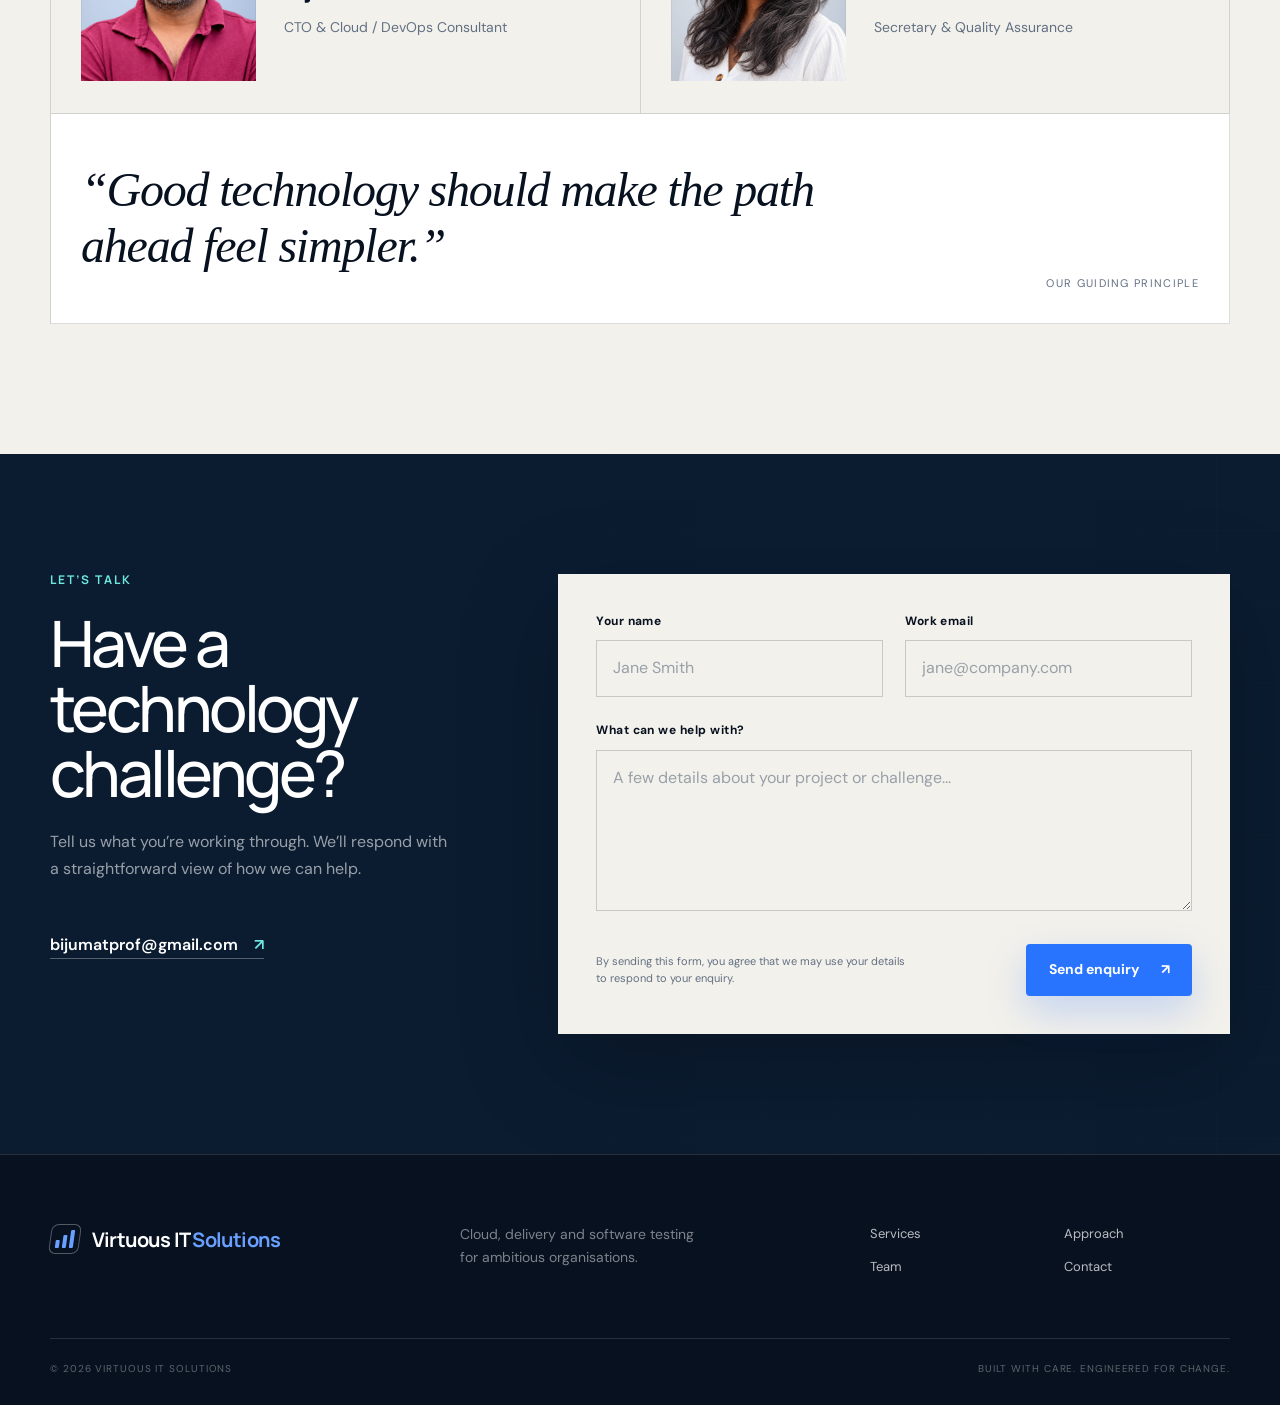
==== commit d475b0ff: "New changes" ====
--- a/index.html
+++ b/index.html
@@ -57,9 +57,18 @@
       <div class="shell trust-row reveal">
         <p>Experience supporting teams at</p>
         <div class="logo-strip" aria-label="Organisations our engineers have supported">
-          <img src="assets/images/clients/nhs-england.svg" alt="NHS England" width="125" height="48">
-          <img src="assets/images/clients/william-hill.svg" alt="William Hill" width="125" height="48">
-          <img src="assets/images/clients/Admiral.png" alt="Admiral" width="118" height="50">
+          <figure class="client-brand">
+            <img src="assets/images/clients/nhs-england.svg" alt="" width="125" height="48">
+            <figcaption>NHS England</figcaption>
+          </figure>
+          <figure class="client-brand">
+            <img src="assets/images/clients/william-hill.svg" alt="" width="125" height="48">
+            <figcaption>William Hill</figcaption>
+          </figure>
+          <figure class="client-brand">
+            <img src="assets/images/clients/Admiral.png" alt="" width="118" height="50">
+            <figcaption>Admiral</figcaption>
+          </figure>
         </div>
       </div>
     </section>
--- a/css/styles.css
+++ b/css/styles.css
@@ -3,7 +3,7 @@
 *,*::before,*::after{box-sizing:border-box}html{scroll-behavior:smooth;scroll-padding-top:88px}body{margin:0;background:var(--paper);color:var(--ink);font-family:"DM Sans",Arial,sans-serif;font-size:16px;line-height:1.65;-webkit-font-smoothing:antialiased}body.nav-open{overflow:hidden}img,svg{display:block;max-width:100%}a{color:inherit}button,input,textarea{font:inherit}.shell{width:min(calc(100% - 48px),var(--shell));margin-inline:auto}.sr-only{position:absolute;width:1px;height:1px;padding:0;margin:-1px;overflow:hidden;clip:rect(0,0,0,0);white-space:nowrap;border:0}.skip-link{position:fixed;top:8px;left:8px;z-index:999;padding:10px 16px;background:#fff;transform:translateY(-160%);transition:transform .2s}.skip-link:focus{transform:translateY(0)}
 .site-header{position:fixed;inset:0 0 auto;z-index:50;color:#fff;border-bottom:1px solid transparent;transition:background .35s,border-color .35s}.site-header.scrolled{background:rgba(7,17,31,.92);border-color:var(--line-dark);backdrop-filter:blur(18px)}.header-inner{height:82px;display:flex;align-items:center;justify-content:space-between}.brand{display:inline-flex;align-items:center;gap:12px;color:#fff;font-family:Manrope,sans-serif;font-weight:700;letter-spacing:-.04em;text-decoration:none;font-size:20px}.brand>span:last-child>span{color:var(--blue-bright)}.brand-mark{width:30px;height:30px;display:grid;grid-template-columns:repeat(3,1fr);gap:3px;align-items:end;padding:5px;border:1px solid rgba(255,255,255,.3);border-radius:7px;transform:skew(-8deg)}.brand-mark i{display:block;background:var(--blue-bright);border-radius:1px}.brand-mark i:nth-child(1){height:45%}.brand-mark i:nth-child(2){height:75%}.brand-mark i:nth-child(3){height:100%}.site-nav{display:flex;align-items:center;gap:32px}.site-nav a{color:rgba(255,255,255,.74);text-decoration:none;font-size:14px;font-weight:600;transition:color .2s}.site-nav a:hover,.site-nav a:focus-visible{color:#fff}.site-nav .nav-cta{padding:10px 16px;color:#fff;border:1px solid rgba(255,255,255,.32);border-radius:999px}.nav-cta span{margin-left:10px;color:var(--blue-bright)}.nav-toggle{display:none;width:44px;height:44px;border:1px solid rgba(255,255,255,.2);background:transparent;border-radius:50%;align-items:center;justify-content:center;flex-direction:column;gap:6px}.nav-toggle>span:not(.sr-only){display:block;width:18px;height:1px;background:#fff;transition:transform .25s}
 .hero{min-height:880px;position:relative;overflow:hidden;background:var(--ink);color:#fff;padding:175px 0 0}.hero-grid,.contact-pattern{position:absolute;inset:0;opacity:.23;background-image:linear-gradient(rgba(255,255,255,.07) 1px,transparent 1px),linear-gradient(90deg,rgba(255,255,255,.07) 1px,transparent 1px);background-size:76px 76px;mask-image:linear-gradient(to bottom,#000 15%,transparent 85%)}.orb{position:absolute;border-radius:50%;pointer-events:none}.orb-one{width:520px;height:520px;right:-200px;top:-170px;background:radial-gradient(circle,rgba(40,116,255,.28),transparent 68%)}.orb-two{width:420px;height:420px;left:33%;bottom:-270px;background:radial-gradient(circle,rgba(110,231,224,.13),transparent 70%)}.hero-layout{position:relative;z-index:2;display:grid;grid-template-columns:1.02fr .98fr;align-items:center;gap:82px}.eyebrow,.kicker{margin:0 0 24px;color:var(--blue);font-family:Manrope,sans-serif;font-size:12px;line-height:1;letter-spacing:.18em;text-transform:uppercase;font-weight:700}.eyebrow{color:rgba(255,255,255,.66);display:flex;align-items:center;gap:10px}.eyebrow span{width:7px;height:7px;border-radius:50%;background:var(--cyan);box-shadow:0 0 0 6px rgba(110,231,224,.12)}.hero h1,.section-heading h2,.outcomes h2,.contact-copy h2{font-family:Manrope,sans-serif;font-weight:500;letter-spacing:-.055em;line-height:1.02}.hero h1{max-width:700px;margin:0;font-size:clamp(52px,5.5vw,78px)}h1 em,h2 em{color:var(--blue-bright);font-family:Georgia,serif;font-weight:400}.hero-lead{max-width:610px;margin:30px 0 36px;color:rgba(255,255,255,.67);font-size:18px;line-height:1.7}.hero-actions{display:flex;align-items:center;gap:34px}.button{display:inline-flex;align-items:center;justify-content:center;gap:22px;min-height:52px;padding:0 22px;border-radius:4px;border:0;font-weight:700;font-size:14px;text-decoration:none;cursor:pointer;transition:transform .25s var(--ease),background .25s,box-shadow .25s}.button:hover{transform:translateY(-3px)}.button-primary{background:var(--blue);color:#fff;box-shadow:0 16px 40px rgba(40,116,255,.24)}.button-primary:hover{background:#3c82ff;box-shadow:0 20px 48px rgba(40,116,255,.34)}.text-link{color:#fff;font-size:14px;text-decoration:none;border-bottom:1px solid rgba(255,255,255,.32);padding:8px 0}.text-link span{margin-left:10px;color:var(--cyan)}
-.system-visual{position:relative;height:470px;border:1px solid rgba(255,255,255,.16);background:linear-gradient(145deg,rgba(255,255,255,.07),rgba(255,255,255,.015));box-shadow:0 40px 100px rgba(0,0,0,.3);backdrop-filter:blur(12px)}.visual-topline,.visual-footer{position:absolute;left:0;right:0;height:48px;display:flex;align-items:center;justify-content:space-between;padding:0 18px;font-family:Manrope,sans-serif;font-size:9px;letter-spacing:.16em;color:rgba(255,255,255,.45)}.visual-topline{top:0;border-bottom:1px solid var(--line-dark)}.visual-footer{bottom:0;border-top:1px solid var(--line-dark)}.live{display:flex;align-items:center;gap:8px}.live i{width:6px;height:6px;border-radius:50%;background:var(--cyan);box-shadow:0 0 10px var(--cyan)}.visual-core{position:absolute;inset:49px 0;overflow:hidden}.core-rings{position:absolute;inset:50% auto auto 50%;width:280px;height:280px;transform:translate(-50%,-50%)}.core-rings span{position:absolute;inset:0;border:1px solid rgba(105,160,255,.22);border-radius:50%;animation:breathe 4s ease-in-out infinite}.core-rings span:nth-child(2){inset:38px;animation-delay:-.8s}.core-rings span:nth-child(3){inset:76px;animation-delay:-1.6s}.core-label{position:absolute;inset:50% auto auto 50%;transform:translate(-50%,-50%);text-align:center}.core-label b{display:block;font-family:Georgia,serif;font-size:58px;font-weight:400;line-height:1}.core-label small{display:block;margin-top:8px;font-size:7px;letter-spacing:.21em;color:var(--cyan)}.node{position:absolute;width:150px;padding:10px 12px 10px 24px;border-left:1px solid rgba(105,160,255,.45);background:rgba(7,17,31,.6)}.node i{position:absolute;width:7px;height:7px;left:-4px;top:18px;border-radius:50%;background:var(--blue-bright);box-shadow:0 0 0 5px rgba(105,160,255,.12)}.node span{float:right;color:rgba(255,255,255,.28);font-size:9px}.node strong,.node small{display:block}.node strong{font-size:10px;letter-spacing:.12em}.node small{color:rgba(255,255,255,.43);font-size:9px}.node-cloud{left:26px;top:52px}.node-delivery{right:24px;top:125px}.node-reliability{left:44px;bottom:34px}.trust-row{position:relative;z-index:2;margin-top:112px;min-height:105px;display:flex;align-items:center;justify-content:space-between;border-top:1px solid var(--line-dark)}.trust-row>p{margin:0;color:rgba(255,255,255,.38);font-size:12px;text-transform:uppercase;letter-spacing:.12em}.logo-strip{display:flex;gap:52px;align-items:center}.logo-strip img{max-height:34px;width:120px;object-fit:contain;filter:grayscale(1) brightness(0) invert(1);opacity:.58}
+.system-visual{position:relative;height:470px;border:1px solid rgba(255,255,255,.16);background:linear-gradient(145deg,rgba(255,255,255,.07),rgba(255,255,255,.015));box-shadow:0 40px 100px rgba(0,0,0,.3);backdrop-filter:blur(12px)}.visual-topline,.visual-footer{position:absolute;left:0;right:0;height:48px;display:flex;align-items:center;justify-content:space-between;padding:0 18px;font-family:Manrope,sans-serif;font-size:9px;letter-spacing:.16em;color:rgba(255,255,255,.45)}.visual-topline{top:0;border-bottom:1px solid var(--line-dark)}.visual-footer{bottom:0;border-top:1px solid var(--line-dark)}.live{display:flex;align-items:center;gap:8px}.live i{width:6px;height:6px;border-radius:50%;background:var(--cyan);box-shadow:0 0 10px var(--cyan)}.visual-core{position:absolute;inset:49px 0;overflow:hidden}.core-rings{position:absolute;inset:50% auto auto 50%;width:280px;height:280px;transform:translate(-50%,-50%)}.core-rings span{position:absolute;inset:0;border:1px solid rgba(105,160,255,.22);border-radius:50%;animation:breathe 4s ease-in-out infinite}.core-rings span:nth-child(2){inset:38px;animation-delay:-.8s}.core-rings span:nth-child(3){inset:76px;animation-delay:-1.6s}.core-label{position:absolute;inset:50% auto auto 50%;transform:translate(-50%,-50%);text-align:center}.core-label b{display:block;font-family:Georgia,serif;font-size:58px;font-weight:400;line-height:1}.core-label small{display:block;margin-top:8px;font-size:7px;letter-spacing:.21em;color:var(--cyan)}.node{position:absolute;width:150px;padding:10px 12px 10px 24px;border-left:1px solid rgba(105,160,255,.45);background:rgba(7,17,31,.6)}.node i{position:absolute;width:7px;height:7px;left:-4px;top:18px;border-radius:50%;background:var(--blue-bright);box-shadow:0 0 0 5px rgba(105,160,255,.12)}.node span{float:right;color:rgba(255,255,255,.28);font-size:9px}.node strong,.node small{display:block}.node strong{font-size:10px;letter-spacing:.12em}.node small{color:rgba(255,255,255,.43);font-size:9px}.node-cloud{left:26px;top:52px}.node-delivery{right:24px;top:125px}.node-reliability{left:44px;bottom:34px}.trust-row{position:relative;z-index:2;margin-top:112px;min-height:128px;display:flex;align-items:center;justify-content:space-between;border-top:1px solid var(--line-dark)}.trust-row>p{margin:0;color:rgba(255,255,255,.55);font-size:12px;text-transform:uppercase;letter-spacing:.12em}.logo-strip{display:grid;grid-template-columns:repeat(3,148px);gap:12px;align-items:center}.client-brand{height:82px;margin:0;padding:9px 10px 7px;display:grid;grid-template-rows:46px auto;place-items:center;background:rgba(255,255,255,.96);border:1px solid rgba(255,255,255,.2);border-radius:5px;box-shadow:0 10px 28px rgba(0,0,0,.16)}.client-brand img{width:118px;height:42px;max-height:none;object-fit:contain;filter:none;opacity:1}.client-brand figcaption{color:#223047;font-size:9px;line-height:1.2;font-weight:700;letter-spacing:.08em;text-transform:uppercase;text-align:center}
 .section-light{background:var(--paper)}.intro,.team-section{padding:130px 0}.section-heading{display:grid;grid-template-columns:1.35fr .65fr;align-items:end;gap:80px;margin-bottom:72px}.section-heading h2,.outcomes h2{margin:0;font-size:clamp(42px,5vw,66px)}.section-heading h2 em{color:var(--blue)}.section-heading>p{margin:0 0 5px;color:var(--muted);font-size:17px;max-width:460px}.services-grid{display:grid;grid-template-columns:repeat(3,1fr);border-top:1px solid var(--line);border-left:1px solid var(--line)}.service-card{position:relative;min-height:485px;padding:36px 34px;border-right:1px solid var(--line);border-bottom:1px solid var(--line);transition:background .3s,transform .3s var(--ease)}.service-card:hover{background:#fff;transform:translateY(-7px);box-shadow:0 22px 70px rgba(7,17,31,.08);z-index:2}.service-number{color:var(--muted);font-family:Manrope,sans-serif;font-size:11px;letter-spacing:.18em}.service-icon{width:62px;height:62px;margin:64px 0 34px;border:1px solid var(--line);border-radius:50%;display:grid;place-items:center;color:var(--blue)}.service-icon svg{width:30px;fill:none;stroke:currentColor;stroke-width:1.5;stroke-linecap:round;stroke-linejoin:round}.service-card h3{margin:0 0 15px;font-family:Manrope,sans-serif;font-size:23px;letter-spacing:-.03em;line-height:1.2}.service-card>p{color:var(--muted);margin:0 0 24px}.service-card ul{list-style:none;padding:22px 0 0;margin:0;border-top:1px solid var(--line)}.service-card li{position:relative;padding:5px 0 5px 16px;font-size:13px;font-weight:600}.service-card li::before{content:"";position:absolute;left:0;top:13px;width:5px;height:5px;background:var(--blue);border-radius:50%}
 .section-dark{background:var(--ink);color:#fff}.outcomes{position:relative;overflow:hidden;padding:130px 0}.outcomes::before{content:"V";position:absolute;left:-4vw;bottom:-25vw;color:rgba(255,255,255,.018);font-family:Georgia,serif;font-size:54vw;line-height:1;pointer-events:none}.outcomes-layout{position:relative;display:grid;grid-template-columns:.8fr 1.2fr;gap:130px}.kicker-light{color:var(--cyan)}.outcomes h2 em{color:var(--blue-bright)}.outcomes-copy>p:not(.kicker){max-width:430px;margin:30px 0 36px;color:rgba(255,255,255,.58)}.button-ghost{color:#fff;border:1px solid rgba(255,255,255,.28);background:transparent}.button-ghost:hover{background:rgba(255,255,255,.07)}.process-list{list-style:none;padding:0;margin:0}.process-list li{display:grid;grid-template-columns:55px 1fr;gap:26px;padding:36px 0;border-top:1px solid var(--line-dark)}.process-list li:last-child{border-bottom:1px solid var(--line-dark)}.process-list>li>span{color:var(--blue-bright);font-size:11px;letter-spacing:.12em;padding-top:6px}.process-list h3{margin:0 0 10px;font-family:Manrope,sans-serif;font-size:22px;letter-spacing:-.02em}.process-list p{margin:0;color:rgba(255,255,255,.53)}
 .team-heading{margin-bottom:64px}.team-list{display:grid;grid-template-columns:1fr 1fr;border-top:1px solid var(--line);border-left:1px solid var(--line)}.person{min-height:270px;padding:30px;display:flex;gap:28px;align-items:center;border-right:1px solid var(--line);border-bottom:1px solid var(--line)}.portrait{flex:0 0 175px;height:205px;position:relative;overflow:hidden;background:linear-gradient(145deg,#dbe6f5,#afc4e5)}.portrait-jr{background:linear-gradient(145deg,#e6e9ee,#c6d0de)}.portrait::before{content:"";position:absolute;inset:18% -30% -60%;border:1px solid rgba(40,116,255,.24);border-radius:50%;pointer-events:none}.portrait::after{content:"";position:absolute;inset:0;border:1px solid rgba(7,17,31,.1);box-shadow:inset 0 -26px 45px rgba(7,17,31,.1);pointer-events:none}.portrait img{position:relative;z-index:1;width:100%;height:100%;object-fit:cover}.portrait-bs img{object-position:50% 45%}.portrait-jr img{object-position:50% 30%}.person-index{margin:0 0 34px;color:var(--blue);font-size:10px;letter-spacing:.14em;text-transform:uppercase}.person h3{margin:0 0 8px;font-family:Manrope,sans-serif;font-size:24px;letter-spacing:-.03em}.person h3+p{margin:0;color:var(--muted);font-size:14px}.person-statement{grid-column:1/-1;min-height:210px;justify-content:space-between;background:#fff}.person-statement blockquote{max-width:760px;margin:0;font-family:Georgia,serif;font-size:clamp(30px,4vw,48px);line-height:1.16;font-style:italic;letter-spacing:-.025em}.person-statement>span{align-self:end;color:var(--muted);font-size:11px;text-transform:uppercase;letter-spacing:.12em}
@@ -11,5 +11,5 @@
 .site-footer{background:var(--ink);color:#fff;border-top:1px solid var(--line-dark);padding:68px 0 28px}.footer-main{display:grid;grid-template-columns:1fr 1fr 1fr;gap:50px;align-items:start;padding-bottom:60px}.brand-footer{align-self:start}.footer-main>p{margin:0;color:rgba(255,255,255,.48);font-size:14px}.footer-main nav{display:grid;grid-template-columns:1fr 1fr;gap:12px 28px}.footer-main nav a{color:rgba(255,255,255,.72);text-decoration:none;font-size:13px}.footer-bottom{display:flex;justify-content:space-between;padding-top:22px;border-top:1px solid var(--line-dark);color:rgba(255,255,255,.35);font-size:10px;letter-spacing:.09em;text-transform:uppercase}.footer-bottom p{margin:0}.reveal{opacity:0;transform:translateY(26px);transition:opacity .75s var(--ease),transform .75s var(--ease)}.reveal.visible{opacity:1;transform:translateY(0)}@keyframes breathe{0%,100%{transform:scale(.96);opacity:.55}50%{transform:scale(1.04);opacity:1}}
 @media(max-width:1040px){.hero{min-height:auto;padding-top:145px}.hero-layout{grid-template-columns:1fr;gap:70px}.hero-copy{max-width:760px}.system-visual{width:min(100%,650px)}.trust-row{margin-top:76px}.section-heading{gap:40px}.outcomes-layout{gap:70px}.contact-layout{gap:55px}}
 @media(max-width:820px){.shell{width:min(calc(100% - 36px),var(--shell))}.nav-toggle{display:flex;position:relative;z-index:2}.nav-toggle[aria-expanded=true]>span:nth-of-type(1){transform:translateY(3.5px) rotate(45deg)}.nav-toggle[aria-expanded=true]>span:nth-of-type(2){transform:translateY(-3.5px) rotate(-45deg)}.site-nav{position:fixed;inset:0;display:flex;flex-direction:column;align-items:flex-start;justify-content:center;gap:26px;padding:82px 9vw;background:var(--ink);transform:translateX(100%);transition:transform .45s var(--ease)}.site-nav.open{transform:translateX(0)}.site-nav a{font-family:Manrope,sans-serif;font-size:30px}.site-nav .nav-cta{margin-top:14px;font-size:16px}.section-heading,.outcomes-layout,.contact-layout{grid-template-columns:1fr}.section-heading{align-items:start}.services-grid{grid-template-columns:1fr}.service-card{min-height:auto}.service-icon{margin:40px 0 28px}.outcomes-layout{gap:64px}.outcomes-copy>p:not(.kicker){max-width:600px}.team-list{grid-template-columns:1fr}.person-statement{grid-column:auto}.contact-copy{max-width:600px}.footer-main{grid-template-columns:1fr 1fr}.footer-main nav{grid-column:2}}
-@media(max-width:560px){html{scroll-padding-top:70px}.header-inner{height:70px}.brand{font-size:18px}.brand-mark{width:27px;height:27px}.hero{padding-top:125px}.hero h1{font-size:46px}.hero-lead{font-size:16px}.hero-actions{align-items:flex-start;flex-direction:column;gap:18px}.system-visual{height:420px}.node{width:125px}.node-cloud{left:12px}.node-delivery{right:10px}.node-reliability{left:18px}.core-rings{width:230px;height:230px}.trust-row{align-items:flex-start;flex-direction:column;gap:28px;padding:30px 0 36px}.logo-strip{width:100%;justify-content:space-between;gap:15px}.logo-strip img{width:86px;max-height:29px}.intro,.team-section,.outcomes,.contact-section{padding:88px 0}.section-heading{gap:24px;margin-bottom:50px}.section-heading h2,.outcomes h2,.contact-copy h2{font-size:44px}.section-heading>p{font-size:15px}.service-card{padding:30px 26px}.person{min-height:auto;padding:24px;align-items:flex-start;flex-direction:column}.portrait{width:100%;height:280px;flex-basis:auto}.portrait-bs img{object-position:50% 40%}.portrait-jr img{object-position:50% 25%}.person-index{margin-bottom:18px}.person-statement{padding-block:38px}.person-statement>span{align-self:flex-start}.field-row{grid-template-columns:1fr;gap:0}.contact-form{padding:26px 20px}.form-footer{align-items:stretch;flex-direction:column}.send-button{width:100%}.footer-main{grid-template-columns:1fr}.footer-main nav{grid-column:auto}.footer-bottom{align-items:flex-start;flex-direction:column;gap:10px}}
+@media(max-width:560px){html{scroll-padding-top:70px}.header-inner{height:70px}.brand{font-size:18px}.brand-mark{width:27px;height:27px}.hero{padding-top:125px}.hero h1{font-size:46px}.hero-lead{font-size:16px}.hero-actions{align-items:flex-start;flex-direction:column;gap:18px}.system-visual{height:420px}.node{width:125px}.node-cloud{left:12px}.node-delivery{right:10px}.node-reliability{left:18px}.core-rings{width:230px;height:230px}.trust-row{align-items:flex-start;flex-direction:column;gap:22px;padding:30px 0 36px}.logo-strip{width:100%;grid-template-columns:repeat(3,minmax(0,1fr));gap:7px}.client-brand{width:100%;height:76px;padding:8px 5px 6px;grid-template-rows:42px auto}.client-brand img{width:100%;height:38px}.client-brand figcaption{font-size:7px;letter-spacing:.04em}.intro,.team-section,.outcomes,.contact-section{padding:88px 0}.section-heading{gap:24px;margin-bottom:50px}.section-heading h2,.outcomes h2,.contact-copy h2{font-size:44px}.section-heading>p{font-size:15px}.service-card{padding:30px 26px}.person{min-height:auto;padding:24px;align-items:flex-start;flex-direction:column}.portrait{width:100%;height:280px;flex-basis:auto}.portrait-bs img{object-position:50% 40%}.portrait-jr img{object-position:50% 25%}.person-index{margin-bottom:18px}.person-statement{padding-block:38px}.person-statement>span{align-self:flex-start}.field-row{grid-template-columns:1fr;gap:0}.contact-form{padding:26px 20px}.form-footer{align-items:stretch;flex-direction:column}.send-button{width:100%}.footer-main{grid-template-columns:1fr}.footer-main nav{grid-column:auto}.footer-bottom{align-items:flex-start;flex-direction:column;gap:10px}}
 @media(prefers-reduced-motion:reduce){html{scroll-behavior:auto}*,*::before,*::after{animation-duration:.01ms!important;animation-iteration-count:1!important;transition-duration:.01ms!important}.reveal{opacity:1;transform:none}}
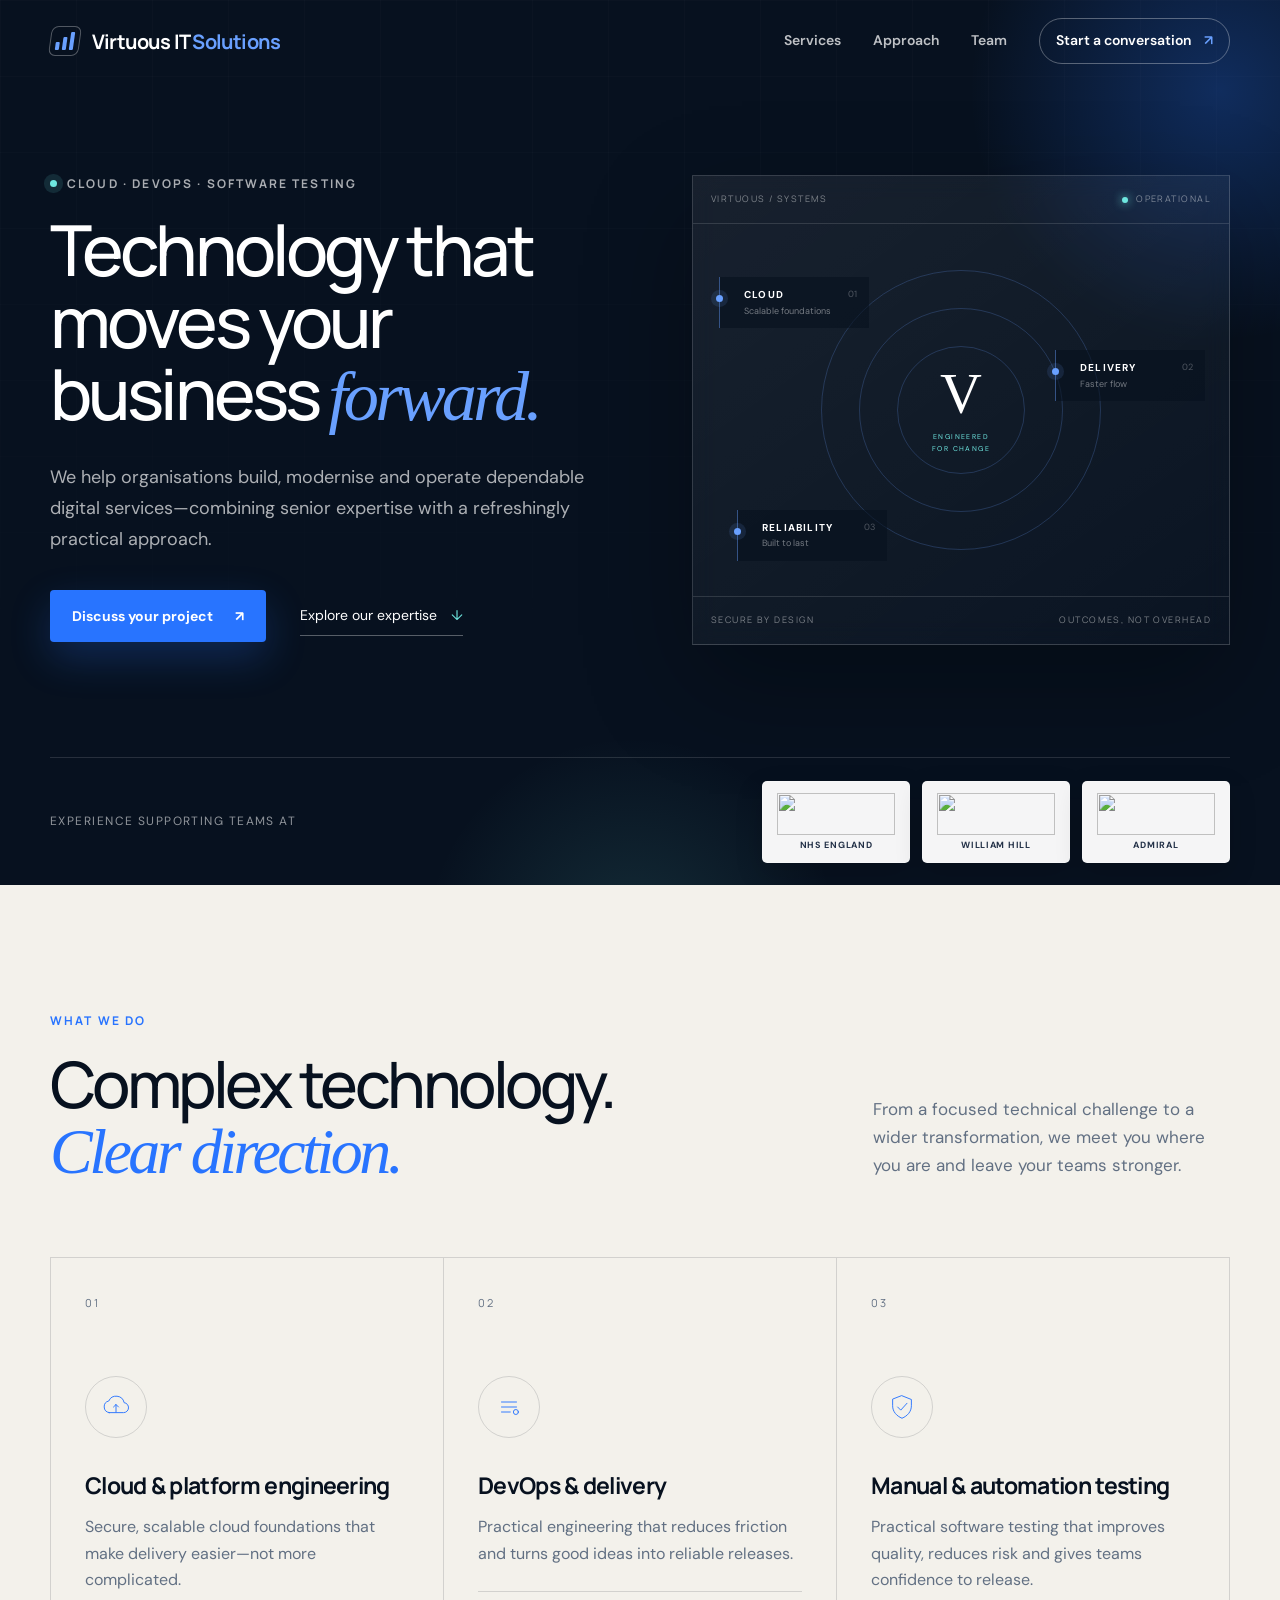
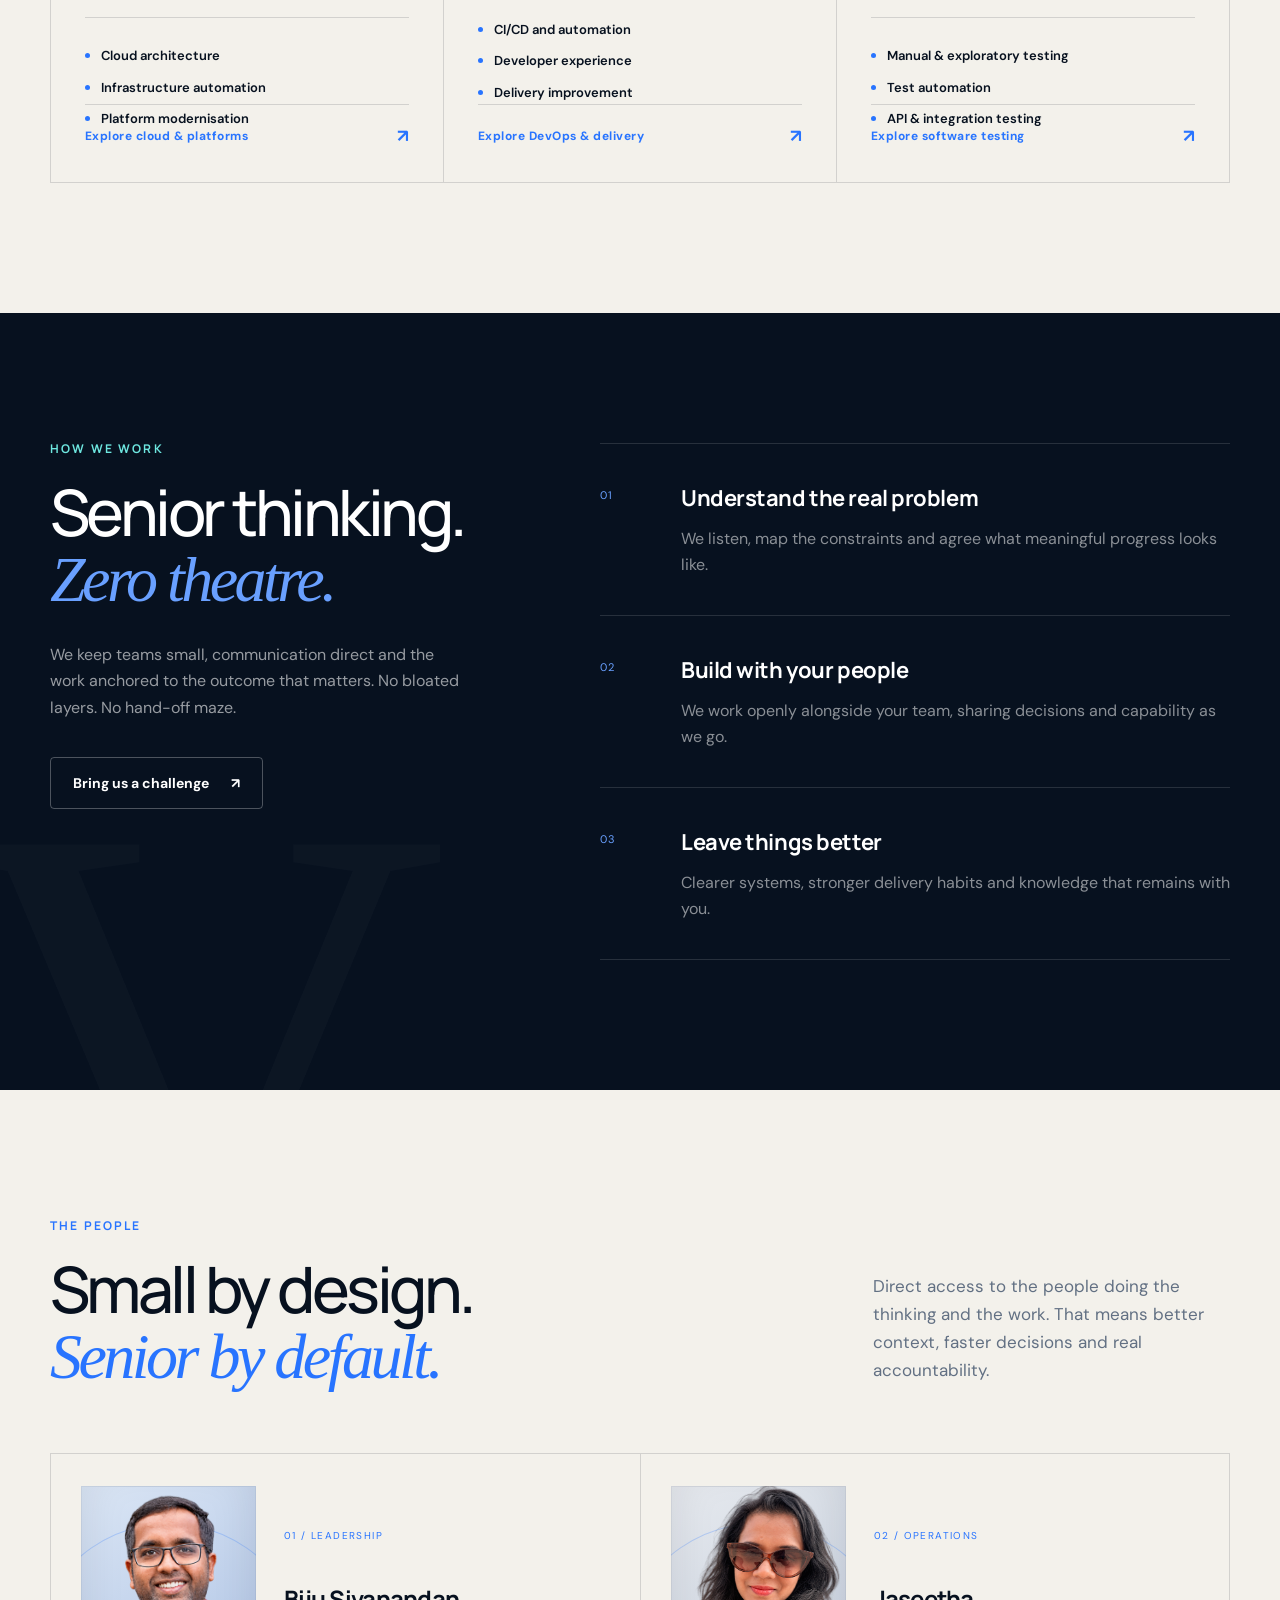
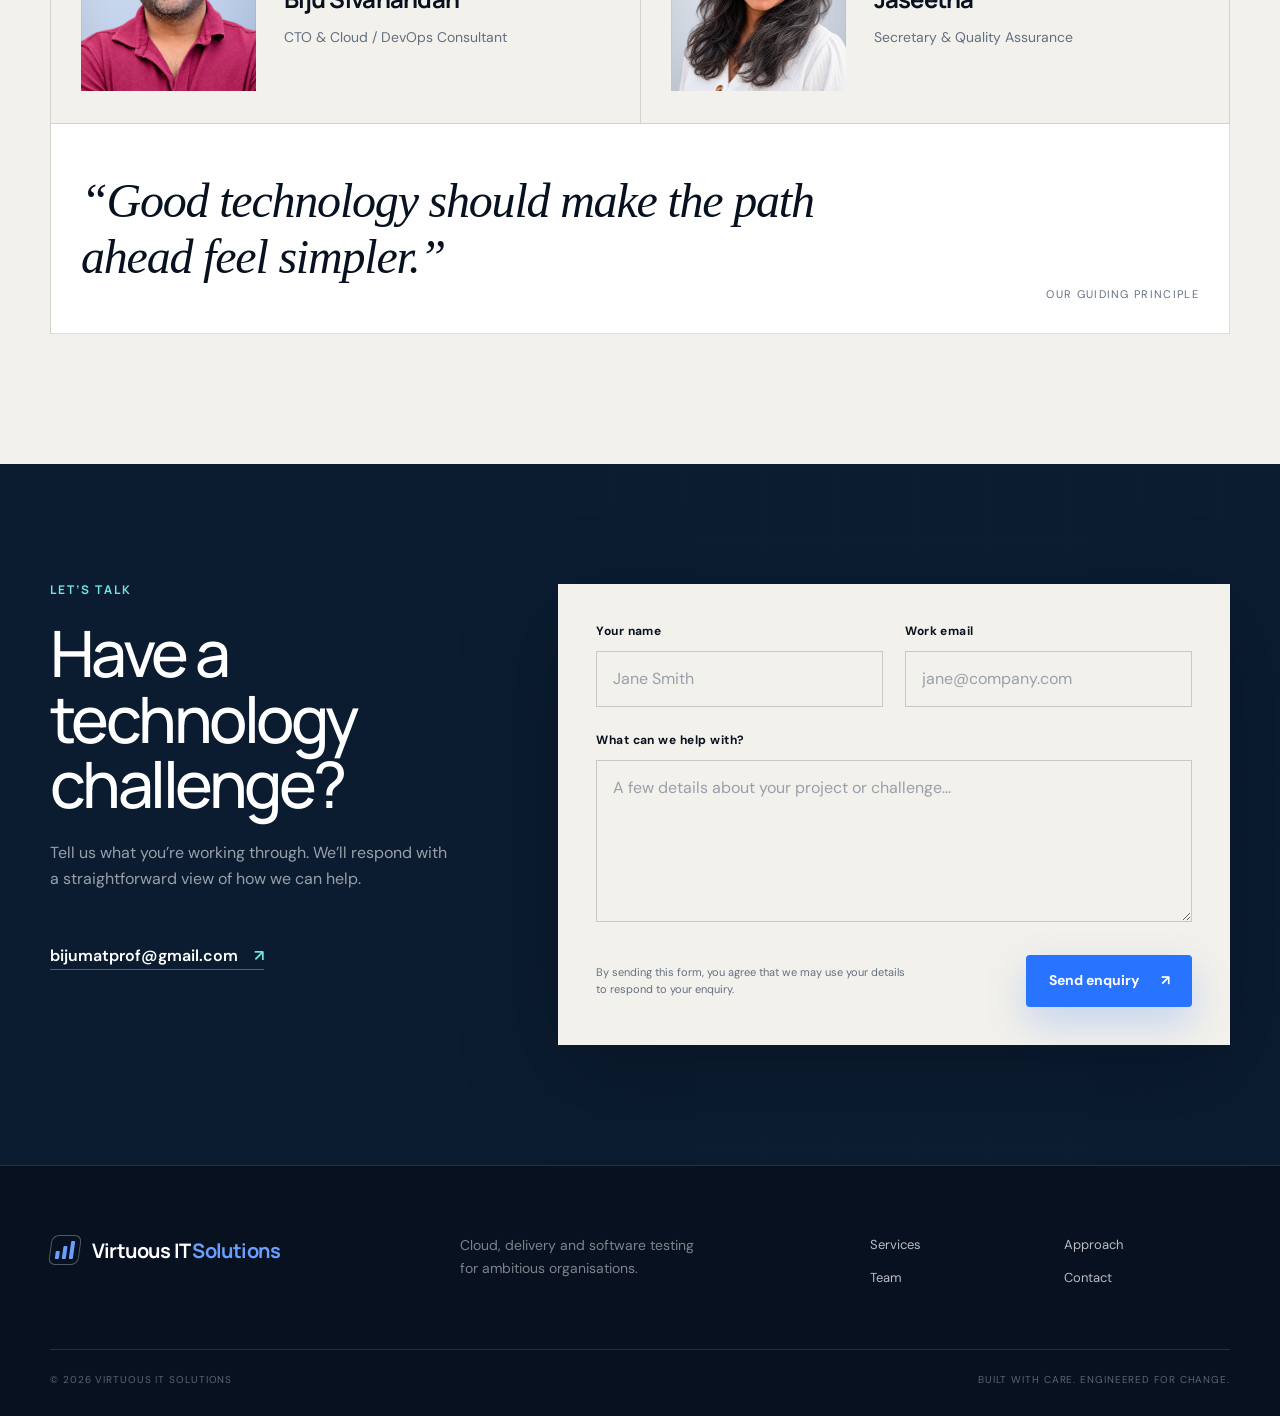
==== commit dca7b7a7: "New changes" ====
--- a/index.html
+++ b/index.html
@@ -79,21 +79,24 @@
           <p>From a focused technical challenge to a wider transformation, we meet you where you are and leave your teams stronger.</p>
         </div>
         <div class="services-grid">
-          <article class="service-card reveal">
+          <a class="service-card reveal" href="cloud-platform-engineering.html" aria-label="Explore Cloud and platform engineering">
             <div class="service-number">01</div><div class="service-icon" aria-hidden="true"><svg viewBox="0 0 48 48"><path d="M13 33h23a8 8 0 0 0 1-15.94A13 13 0 0 0 12.4 14.4 9.5 9.5 0 0 0 13 33Z"/><path d="m20 24 4-4 4 4M24 20v12"/></svg></div>
             <h3>Cloud &amp; platform engineering</h3><p>Secure, scalable cloud foundations that make delivery easier—not more complicated.</p>
             <ul><li>Cloud architecture</li><li>Infrastructure automation</li><li>Platform modernisation</li></ul>
-          </article>
-          <article class="service-card featured reveal">
+            <span class="service-link">Explore cloud &amp; platforms <span aria-hidden="true">↗</span></span>
+          </a>
+          <a class="service-card featured reveal" href="devops-delivery.html" aria-label="Explore DevOps and delivery">
             <div class="service-number">02</div><div class="service-icon" aria-hidden="true"><svg viewBox="0 0 48 48"><path d="M12 16h24M12 24h24M12 32h14"/><circle cx="35" cy="32" r="4"/></svg></div>
             <h3>DevOps &amp; delivery</h3><p>Practical engineering that reduces friction and turns good ideas into reliable releases.</p>
             <ul><li>CI/CD and automation</li><li>Developer experience</li><li>Delivery improvement</li></ul>
-          </article>
-          <article class="service-card reveal">
+            <span class="service-link">Explore DevOps &amp; delivery <span aria-hidden="true">↗</span></span>
+          </a>
+          <a class="service-card reveal" href="manual-automation-testing.html" aria-label="Explore Manual and automation testing">
             <div class="service-number">03</div><div class="service-icon" aria-hidden="true"><svg viewBox="0 0 48 48"><path d="M24 6 39 12v10c0 9.5-6.3 16.3-15 20-8.7-3.7-15-10.5-15-20V12Z"/><path d="m17 24 5 5 10-11"/></svg></div>
             <h3>Manual &amp; automation testing</h3><p>Practical software testing that improves quality, reduces risk and gives teams confidence to release.</p>
             <ul><li>Manual &amp; exploratory testing</li><li>Test automation</li><li>API &amp; integration testing</li></ul>
-          </article>
+            <span class="service-link">Explore software testing <span aria-hidden="true">↗</span></span>
+          </a>
         </div>
       </div>
     </section>
--- a/css/styles.css
+++ b/css/styles.css
@@ -13,3 +13,9 @@
 @media(max-width:820px){.shell{width:min(calc(100% - 36px),var(--shell))}.nav-toggle{display:flex;position:relative;z-index:2}.nav-toggle[aria-expanded=true]>span:nth-of-type(1){transform:translateY(3.5px) rotate(45deg)}.nav-toggle[aria-expanded=true]>span:nth-of-type(2){transform:translateY(-3.5px) rotate(-45deg)}.site-nav{position:fixed;inset:0;display:flex;flex-direction:column;align-items:flex-start;justify-content:center;gap:26px;padding:82px 9vw;background:var(--ink);transform:translateX(100%);transition:transform .45s var(--ease)}.site-nav.open{transform:translateX(0)}.site-nav a{font-family:Manrope,sans-serif;font-size:30px}.site-nav .nav-cta{margin-top:14px;font-size:16px}.section-heading,.outcomes-layout,.contact-layout{grid-template-columns:1fr}.section-heading{align-items:start}.services-grid{grid-template-columns:1fr}.service-card{min-height:auto}.service-icon{margin:40px 0 28px}.outcomes-layout{gap:64px}.outcomes-copy>p:not(.kicker){max-width:600px}.team-list{grid-template-columns:1fr}.person-statement{grid-column:auto}.contact-copy{max-width:600px}.footer-main{grid-template-columns:1fr 1fr}.footer-main nav{grid-column:2}}
 @media(max-width:560px){html{scroll-padding-top:70px}.header-inner{height:70px}.brand{font-size:18px}.brand-mark{width:27px;height:27px}.hero{padding-top:125px}.hero h1{font-size:46px}.hero-lead{font-size:16px}.hero-actions{align-items:flex-start;flex-direction:column;gap:18px}.system-visual{height:420px}.node{width:125px}.node-cloud{left:12px}.node-delivery{right:10px}.node-reliability{left:18px}.core-rings{width:230px;height:230px}.trust-row{align-items:flex-start;flex-direction:column;gap:22px;padding:30px 0 36px}.logo-strip{width:100%;grid-template-columns:repeat(3,minmax(0,1fr));gap:7px}.client-brand{width:100%;height:76px;padding:8px 5px 6px;grid-template-rows:42px auto}.client-brand img{width:100%;height:38px}.client-brand figcaption{font-size:7px;letter-spacing:.04em}.intro,.team-section,.outcomes,.contact-section{padding:88px 0}.section-heading{gap:24px;margin-bottom:50px}.section-heading h2,.outcomes h2,.contact-copy h2{font-size:44px}.section-heading>p{font-size:15px}.service-card{padding:30px 26px}.person{min-height:auto;padding:24px;align-items:flex-start;flex-direction:column}.portrait{width:100%;height:280px;flex-basis:auto}.portrait-bs img{object-position:50% 40%}.portrait-jr img{object-position:50% 25%}.person-index{margin-bottom:18px}.person-statement{padding-block:38px}.person-statement>span{align-self:flex-start}.field-row{grid-template-columns:1fr;gap:0}.contact-form{padding:26px 20px}.form-footer{align-items:stretch;flex-direction:column}.send-button{width:100%}.footer-main{grid-template-columns:1fr}.footer-main nav{grid-column:auto}.footer-bottom{align-items:flex-start;flex-direction:column;gap:10px}}
 @media(prefers-reduced-motion:reduce){html{scroll-behavior:auto}*,*::before,*::after{animation-duration:.01ms!important;animation-iteration-count:1!important;transition-duration:.01ms!important}.reveal{opacity:1;transform:none}}
+
+/* Clickable service cards and dedicated service pages */
+.service-card{display:block;min-height:525px;color:inherit;text-decoration:none;transition:background .3s,transform .3s var(--ease),box-shadow .3s}.service-card:focus-visible{outline:3px solid var(--blue);outline-offset:-3px;background:#fff}.service-link{position:absolute;left:34px;right:34px;bottom:30px;display:flex;justify-content:space-between;align-items:center;padding-top:17px;border-top:1px solid var(--line);color:var(--blue);font-size:12px;font-weight:700;letter-spacing:.04em}.service-link span{font-size:18px;transition:transform .25s}.service-card:hover .service-link span{transform:translate(3px,-3px)}
+.inner-page{background:var(--paper)}.service-hero{position:relative;overflow:hidden;background:var(--ink);color:#fff;padding:155px 0 94px}.service-hero::before{content:"";position:absolute;inset:0;background-image:linear-gradient(rgba(255,255,255,.06) 1px,transparent 1px),linear-gradient(90deg,rgba(255,255,255,.06) 1px,transparent 1px);background-size:76px 76px;mask-image:linear-gradient(120deg,#000,transparent 72%)}.service-hero::after{content:"";position:absolute;width:560px;height:560px;right:-180px;top:-220px;border-radius:50%;background:radial-gradient(circle,rgba(40,116,255,.3),transparent 68%)}.breadcrumb{position:relative;z-index:1;display:flex;align-items:center;gap:10px;margin:0 0 42px;color:rgba(255,255,255,.54);font-size:12px}.breadcrumb a{text-decoration:none}.breadcrumb a:hover{color:#fff}.service-hero-layout{position:relative;z-index:1;display:grid;grid-template-columns:1.2fr .8fr;gap:90px;align-items:end}.service-hero h1{margin:0;font-family:Manrope,sans-serif;font-weight:500;font-size:clamp(50px,6vw,80px);letter-spacing:-.06em;line-height:1}.service-hero h1 em{display:block;color:var(--blue-bright)}.service-hero-copy>p:last-of-type{max-width:690px;margin:28px 0 0;color:rgba(255,255,255,.68);font-size:19px;line-height:1.7}.service-hero-panel{border:1px solid var(--line-dark);background:rgba(255,255,255,.04);backdrop-filter:blur(12px)}.service-hero-panel>p{margin:0;padding:14px 18px;border-bottom:1px solid var(--line-dark);color:rgba(255,255,255,.48);font-size:9px;letter-spacing:.16em;text-transform:uppercase}.service-hero-panel ul{list-style:none;margin:0;padding:12px 18px 18px}.service-hero-panel li{display:flex;justify-content:space-between;gap:20px;padding:13px 0;border-bottom:1px solid rgba(255,255,255,.09);font-size:13px}.service-hero-panel li:last-child{border:0}.service-hero-panel li span{color:var(--cyan);font-size:10px;letter-spacing:.12em}.service-main{padding:120px 0}.service-intro{display:grid;grid-template-columns:.78fr 1.22fr;gap:105px;align-items:start;margin-bottom:110px}.service-intro h2,.capabilities-heading h2,.experience-copy h2,.service-cta h2{margin:0;font-family:Manrope,sans-serif;font-weight:500;letter-spacing:-.045em;line-height:1.08}.service-intro h2,.capabilities-heading h2,.experience-copy h2{font-size:clamp(38px,4.5vw,58px)}.service-intro-copy{font-size:18px;color:var(--muted)}.service-intro-copy p{margin:0 0 22px}.capabilities-heading{display:grid;grid-template-columns:1fr .7fr;gap:60px;align-items:end;margin-bottom:50px}.capabilities-heading>p{margin:0;color:var(--muted)}.capability-grid{display:grid;grid-template-columns:repeat(2,1fr);border-top:1px solid var(--line);border-left:1px solid var(--line)}.capability-card{min-height:290px;padding:34px;border-right:1px solid var(--line);border-bottom:1px solid var(--line);background:rgba(255,255,255,.24)}.capability-card>span{color:var(--blue);font-size:10px;letter-spacing:.15em}.capability-card h3{margin:42px 0 14px;font-family:Manrope,sans-serif;font-size:24px;letter-spacing:-.03em}.capability-card p{margin:0;color:var(--muted)}.stack-band{margin-top:110px;padding:64px 0;background:#e6e9ee}.stack-layout{display:grid;grid-template-columns:.62fr 1.38fr;gap:80px}.stack-layout h2{margin:0;font-family:Manrope,sans-serif;font-size:34px;letter-spacing:-.04em}.stack-layout>div>p{margin:15px 0 0;color:var(--muted)}.tool-groups{display:grid;grid-template-columns:repeat(2,1fr);gap:36px 42px}.tool-group{border-top:2px solid var(--ink);padding-top:16px}.tool-group h3{margin:0 0 14px;color:var(--blue);font-size:11px;letter-spacing:.13em;text-transform:uppercase}.tool-group p{margin:0;font-weight:600}.experience-section{padding:120px 0;background:var(--ink);color:#fff}.experience-layout{display:grid;grid-template-columns:.8fr 1.2fr;gap:100px}.experience-copy p{margin:28px 0 0;color:rgba(255,255,255,.6)}.experience-points{list-style:none;margin:0;padding:0}.experience-points li{display:grid;grid-template-columns:42px 1fr;gap:22px;padding:24px 0;border-top:1px solid var(--line-dark)}.experience-points li:last-child{border-bottom:1px solid var(--line-dark)}.experience-points span{color:var(--blue-bright);font-size:10px}.experience-points strong{display:block;margin-bottom:6px;font-family:Manrope,sans-serif;font-size:18px}.experience-points p{margin:0;color:rgba(255,255,255,.52)}.service-close{padding:110px 0}.service-cta{display:grid;grid-template-columns:1fr auto;gap:55px;align-items:end;padding:64px;background:#fff;border:1px solid var(--line);box-shadow:0 24px 70px rgba(7,17,31,.07)}.service-cta h2{max-width:720px;font-size:clamp(38px,5vw,62px)}.service-cta p{max-width:650px;margin:18px 0 0;color:var(--muted)}.other-services{margin-top:55px}.other-services>p{margin:0 0 18px;color:var(--muted);font-size:11px;letter-spacing:.14em;text-transform:uppercase}.other-services nav{display:grid;grid-template-columns:repeat(3,1fr);border-top:1px solid var(--line);border-left:1px solid var(--line)}.other-services a{display:flex;justify-content:space-between;gap:20px;padding:22px;border-right:1px solid var(--line);border-bottom:1px solid var(--line);text-decoration:none;font-weight:700}.other-services a:hover{background:#fff;color:var(--blue)}
+@media(max-width:820px){.service-hero-layout,.service-intro,.capabilities-heading,.stack-layout,.experience-layout{grid-template-columns:1fr;gap:48px}.service-hero{padding-top:125px}.service-main,.experience-section{padding:88px 0}.service-intro{margin-bottom:82px}.stack-band{margin-top:82px}.service-cta{grid-template-columns:1fr;align-items:start}.other-services nav{grid-template-columns:1fr}.service-card{min-height:525px}}
+@media(max-width:560px){.service-hero{padding:110px 0 72px}.breadcrumb{margin-bottom:32px}.service-hero h1{font-size:47px}.service-hero-copy>p:last-of-type{font-size:16px}.capability-grid,.tool-groups{grid-template-columns:1fr}.capability-card{min-height:auto}.service-cta{padding:34px 26px}.other-services a{padding:18px}.service-link{left:26px;right:26px}.service-card{padding-bottom:88px}}
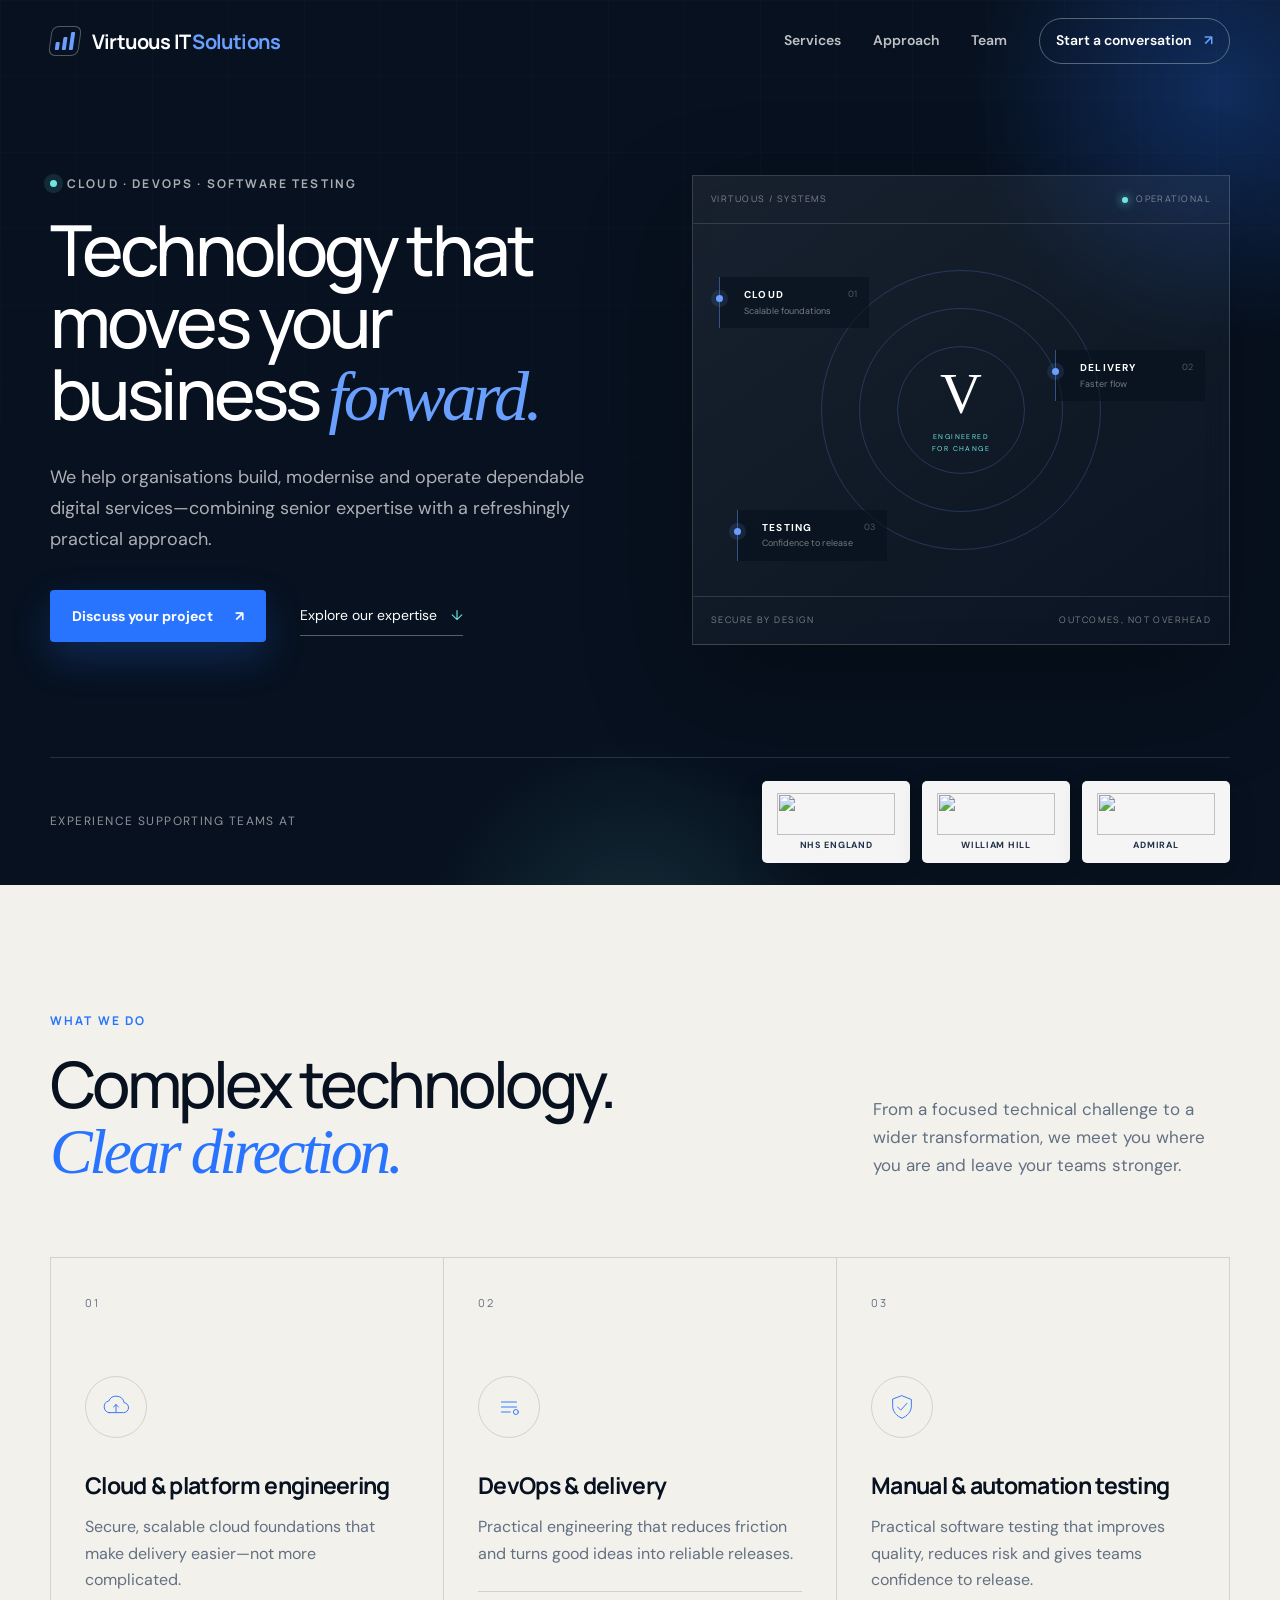
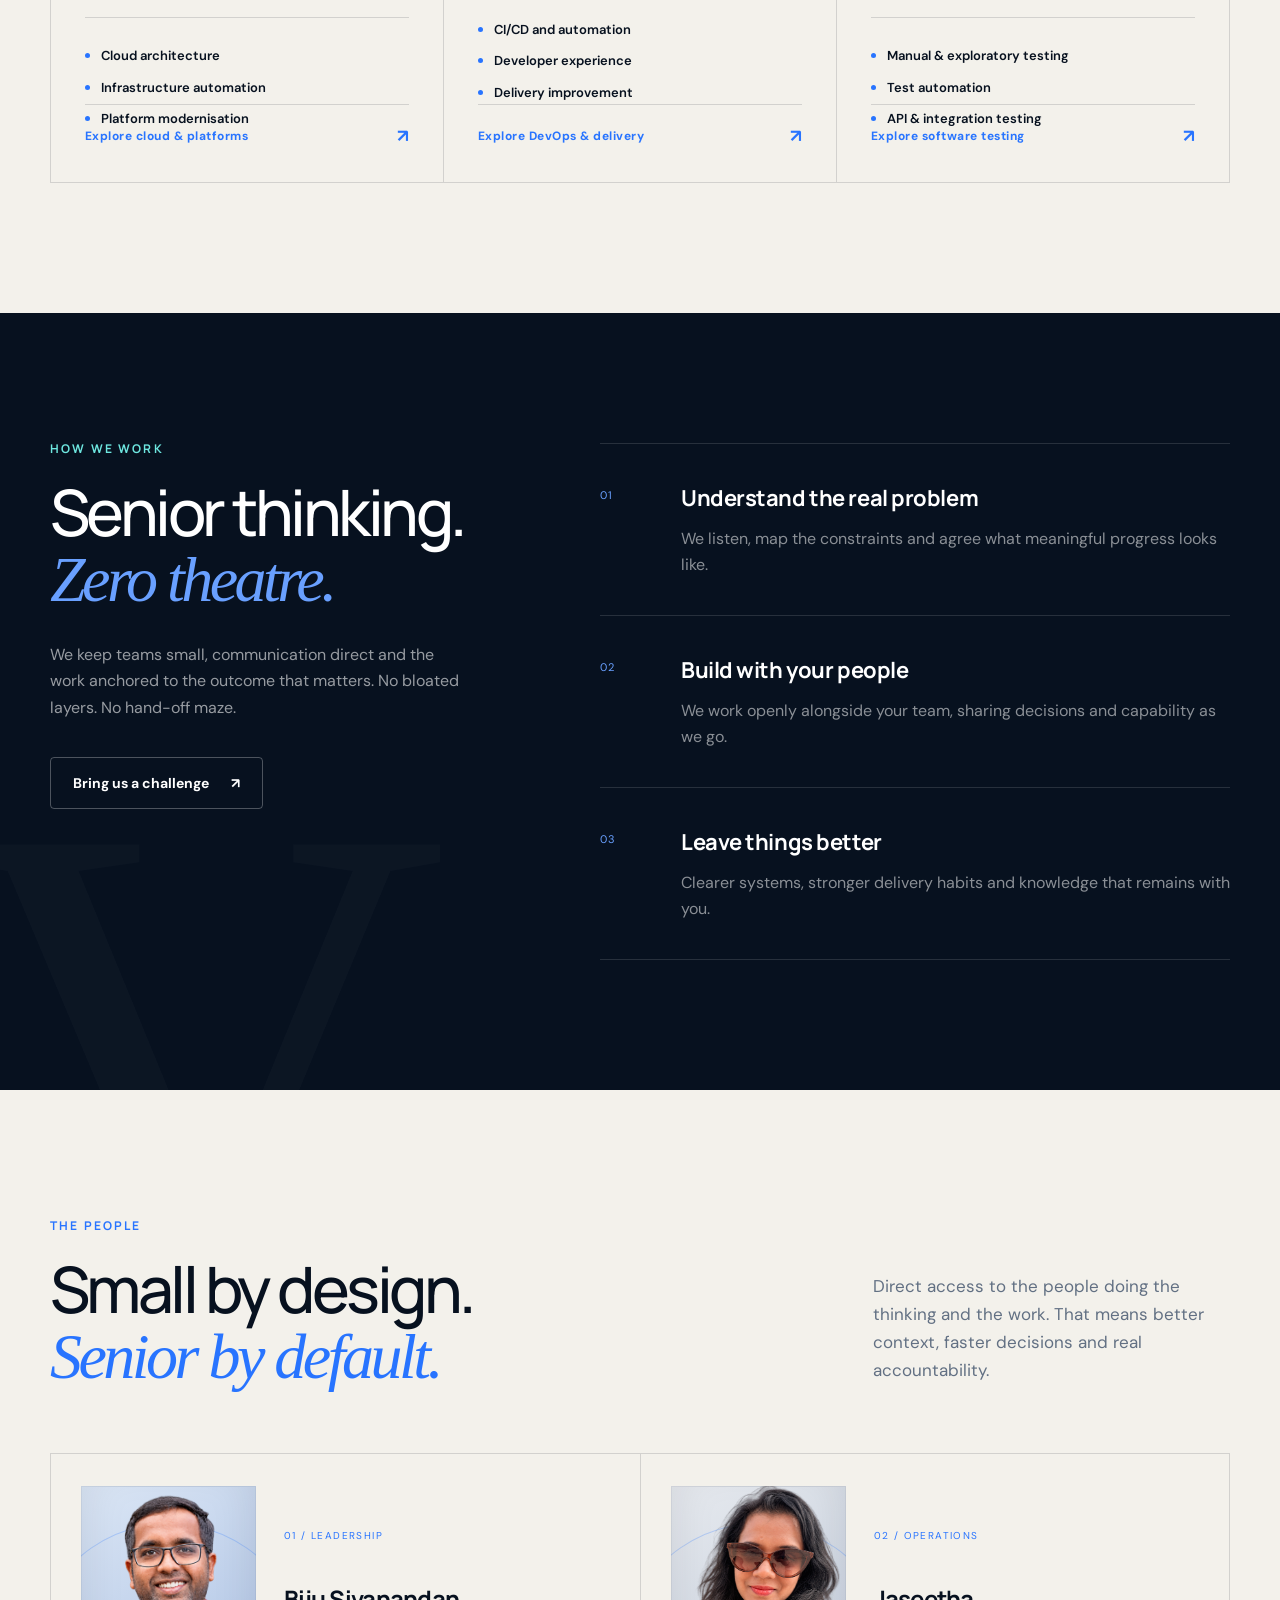
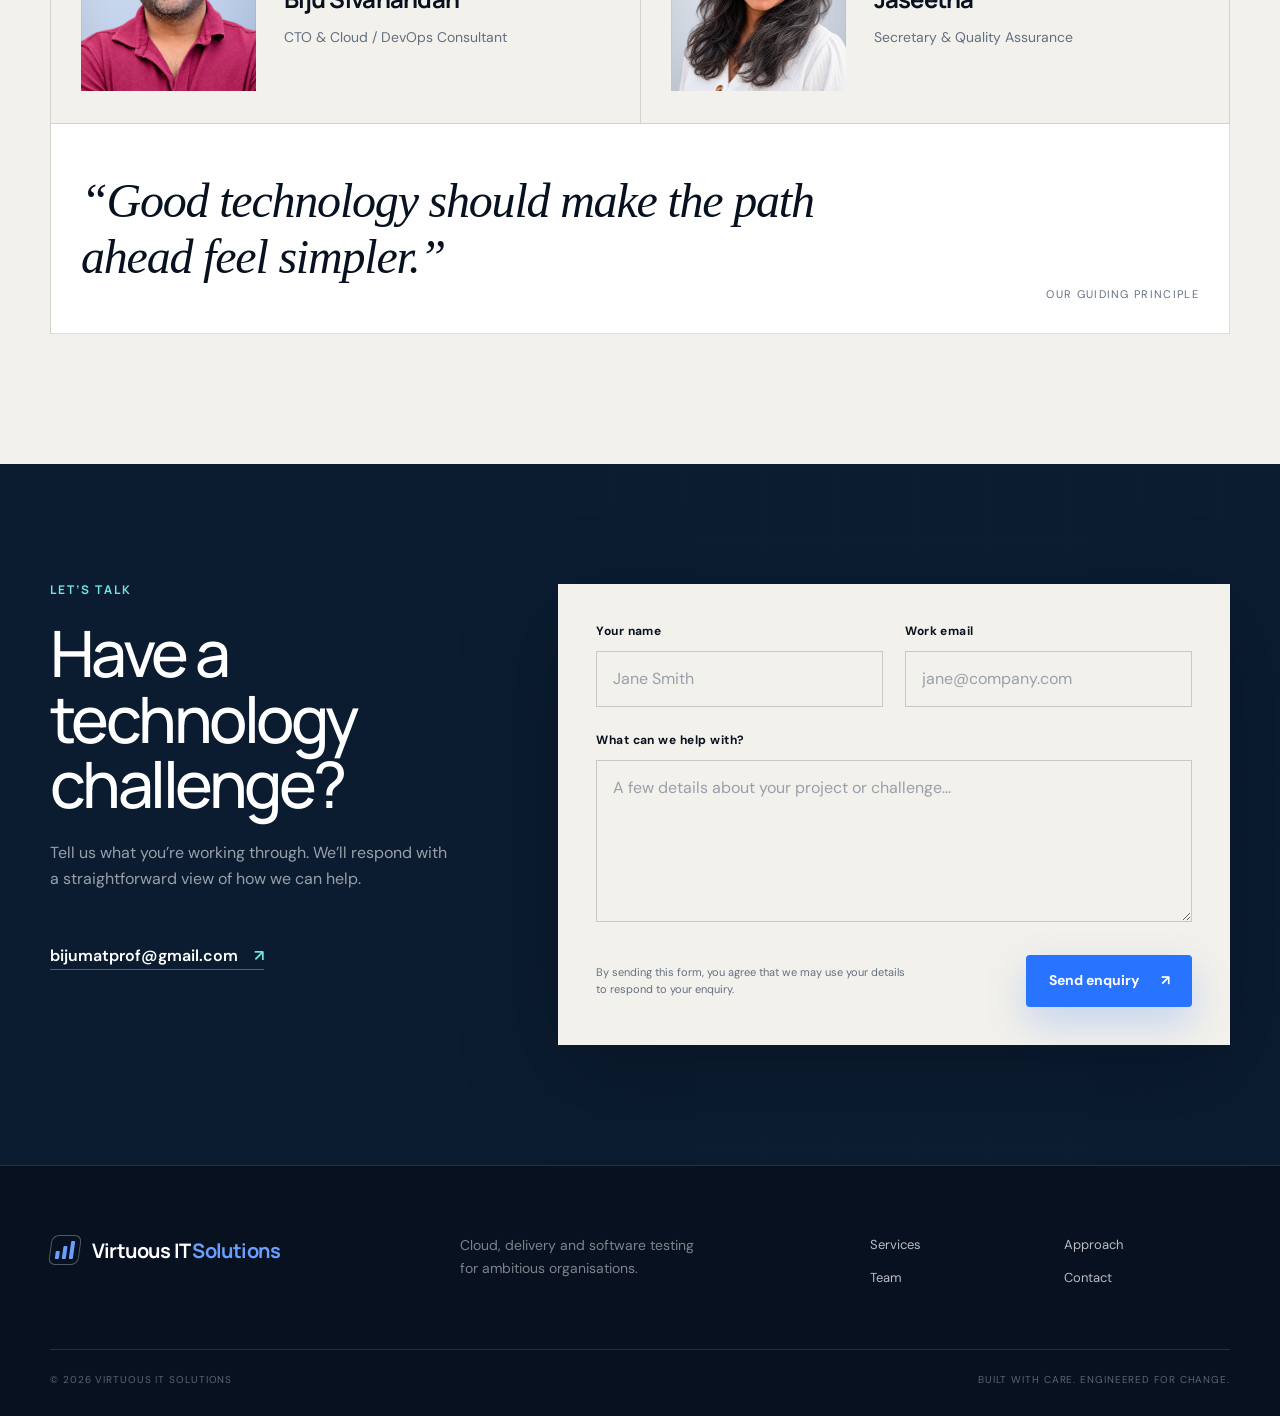
==== commit f8ed2f87: "New changes" ====
--- a/index.html
+++ b/index.html
@@ -49,7 +49,7 @@
             <div class="core-label"><b>V</b><small>ENGINEERED<br>FOR CHANGE</small></div>
             <div class="node node-cloud"><i></i><span>01</span><strong>CLOUD</strong><small>Scalable foundations</small></div>
             <div class="node node-delivery"><i></i><span>02</span><strong>DELIVERY</strong><small>Faster flow</small></div>
-            <div class="node node-reliability"><i></i><span>03</span><strong>RELIABILITY</strong><small>Built to last</small></div>
+            <div class="node node-testing"><i></i><span>03</span><strong>TESTING</strong><small>Confidence to release</small></div>
           </div>
           <div class="visual-footer"><span>SECURE BY DESIGN</span><span>OUTCOMES, NOT OVERHEAD</span></div>
         </div>
--- a/css/styles.css
+++ b/css/styles.css
@@ -15,7 +15,8 @@
 @media(prefers-reduced-motion:reduce){html{scroll-behavior:auto}*,*::before,*::after{animation-duration:.01ms!important;animation-iteration-count:1!important;transition-duration:.01ms!important}.reveal{opacity:1;transform:none}}
 
 /* Clickable service cards and dedicated service pages */
+.node-testing{left:44px;bottom:34px}
 .service-card{display:block;min-height:525px;color:inherit;text-decoration:none;transition:background .3s,transform .3s var(--ease),box-shadow .3s}.service-card:focus-visible{outline:3px solid var(--blue);outline-offset:-3px;background:#fff}.service-link{position:absolute;left:34px;right:34px;bottom:30px;display:flex;justify-content:space-between;align-items:center;padding-top:17px;border-top:1px solid var(--line);color:var(--blue);font-size:12px;font-weight:700;letter-spacing:.04em}.service-link span{font-size:18px;transition:transform .25s}.service-card:hover .service-link span{transform:translate(3px,-3px)}
 .inner-page{background:var(--paper)}.service-hero{position:relative;overflow:hidden;background:var(--ink);color:#fff;padding:155px 0 94px}.service-hero::before{content:"";position:absolute;inset:0;background-image:linear-gradient(rgba(255,255,255,.06) 1px,transparent 1px),linear-gradient(90deg,rgba(255,255,255,.06) 1px,transparent 1px);background-size:76px 76px;mask-image:linear-gradient(120deg,#000,transparent 72%)}.service-hero::after{content:"";position:absolute;width:560px;height:560px;right:-180px;top:-220px;border-radius:50%;background:radial-gradient(circle,rgba(40,116,255,.3),transparent 68%)}.breadcrumb{position:relative;z-index:1;display:flex;align-items:center;gap:10px;margin:0 0 42px;color:rgba(255,255,255,.54);font-size:12px}.breadcrumb a{text-decoration:none}.breadcrumb a:hover{color:#fff}.service-hero-layout{position:relative;z-index:1;display:grid;grid-template-columns:1.2fr .8fr;gap:90px;align-items:end}.service-hero h1{margin:0;font-family:Manrope,sans-serif;font-weight:500;font-size:clamp(50px,6vw,80px);letter-spacing:-.06em;line-height:1}.service-hero h1 em{display:block;color:var(--blue-bright)}.service-hero-copy>p:last-of-type{max-width:690px;margin:28px 0 0;color:rgba(255,255,255,.68);font-size:19px;line-height:1.7}.service-hero-panel{border:1px solid var(--line-dark);background:rgba(255,255,255,.04);backdrop-filter:blur(12px)}.service-hero-panel>p{margin:0;padding:14px 18px;border-bottom:1px solid var(--line-dark);color:rgba(255,255,255,.48);font-size:9px;letter-spacing:.16em;text-transform:uppercase}.service-hero-panel ul{list-style:none;margin:0;padding:12px 18px 18px}.service-hero-panel li{display:flex;justify-content:space-between;gap:20px;padding:13px 0;border-bottom:1px solid rgba(255,255,255,.09);font-size:13px}.service-hero-panel li:last-child{border:0}.service-hero-panel li span{color:var(--cyan);font-size:10px;letter-spacing:.12em}.service-main{padding:120px 0}.service-intro{display:grid;grid-template-columns:.78fr 1.22fr;gap:105px;align-items:start;margin-bottom:110px}.service-intro h2,.capabilities-heading h2,.experience-copy h2,.service-cta h2{margin:0;font-family:Manrope,sans-serif;font-weight:500;letter-spacing:-.045em;line-height:1.08}.service-intro h2,.capabilities-heading h2,.experience-copy h2{font-size:clamp(38px,4.5vw,58px)}.service-intro-copy{font-size:18px;color:var(--muted)}.service-intro-copy p{margin:0 0 22px}.capabilities-heading{display:grid;grid-template-columns:1fr .7fr;gap:60px;align-items:end;margin-bottom:50px}.capabilities-heading>p{margin:0;color:var(--muted)}.capability-grid{display:grid;grid-template-columns:repeat(2,1fr);border-top:1px solid var(--line);border-left:1px solid var(--line)}.capability-card{min-height:290px;padding:34px;border-right:1px solid var(--line);border-bottom:1px solid var(--line);background:rgba(255,255,255,.24)}.capability-card>span{color:var(--blue);font-size:10px;letter-spacing:.15em}.capability-card h3{margin:42px 0 14px;font-family:Manrope,sans-serif;font-size:24px;letter-spacing:-.03em}.capability-card p{margin:0;color:var(--muted)}.stack-band{margin-top:110px;padding:64px 0;background:#e6e9ee}.stack-layout{display:grid;grid-template-columns:.62fr 1.38fr;gap:80px}.stack-layout h2{margin:0;font-family:Manrope,sans-serif;font-size:34px;letter-spacing:-.04em}.stack-layout>div>p{margin:15px 0 0;color:var(--muted)}.tool-groups{display:grid;grid-template-columns:repeat(2,1fr);gap:36px 42px}.tool-group{border-top:2px solid var(--ink);padding-top:16px}.tool-group h3{margin:0 0 14px;color:var(--blue);font-size:11px;letter-spacing:.13em;text-transform:uppercase}.tool-group p{margin:0;font-weight:600}.experience-section{padding:120px 0;background:var(--ink);color:#fff}.experience-layout{display:grid;grid-template-columns:.8fr 1.2fr;gap:100px}.experience-copy p{margin:28px 0 0;color:rgba(255,255,255,.6)}.experience-points{list-style:none;margin:0;padding:0}.experience-points li{display:grid;grid-template-columns:42px 1fr;gap:22px;padding:24px 0;border-top:1px solid var(--line-dark)}.experience-points li:last-child{border-bottom:1px solid var(--line-dark)}.experience-points span{color:var(--blue-bright);font-size:10px}.experience-points strong{display:block;margin-bottom:6px;font-family:Manrope,sans-serif;font-size:18px}.experience-points p{margin:0;color:rgba(255,255,255,.52)}.service-close{padding:110px 0}.service-cta{display:grid;grid-template-columns:1fr auto;gap:55px;align-items:end;padding:64px;background:#fff;border:1px solid var(--line);box-shadow:0 24px 70px rgba(7,17,31,.07)}.service-cta h2{max-width:720px;font-size:clamp(38px,5vw,62px)}.service-cta p{max-width:650px;margin:18px 0 0;color:var(--muted)}.other-services{margin-top:55px}.other-services>p{margin:0 0 18px;color:var(--muted);font-size:11px;letter-spacing:.14em;text-transform:uppercase}.other-services nav{display:grid;grid-template-columns:repeat(3,1fr);border-top:1px solid var(--line);border-left:1px solid var(--line)}.other-services a{display:flex;justify-content:space-between;gap:20px;padding:22px;border-right:1px solid var(--line);border-bottom:1px solid var(--line);text-decoration:none;font-weight:700}.other-services a:hover{background:#fff;color:var(--blue)}
 @media(max-width:820px){.service-hero-layout,.service-intro,.capabilities-heading,.stack-layout,.experience-layout{grid-template-columns:1fr;gap:48px}.service-hero{padding-top:125px}.service-main,.experience-section{padding:88px 0}.service-intro{margin-bottom:82px}.stack-band{margin-top:82px}.service-cta{grid-template-columns:1fr;align-items:start}.other-services nav{grid-template-columns:1fr}.service-card{min-height:525px}}
-@media(max-width:560px){.service-hero{padding:110px 0 72px}.breadcrumb{margin-bottom:32px}.service-hero h1{font-size:47px}.service-hero-copy>p:last-of-type{font-size:16px}.capability-grid,.tool-groups{grid-template-columns:1fr}.capability-card{min-height:auto}.service-cta{padding:34px 26px}.other-services a{padding:18px}.service-link{left:26px;right:26px}.service-card{padding-bottom:88px}}
+@media(max-width:560px){.service-hero{padding:110px 0 72px}.breadcrumb{margin-bottom:32px}.service-hero h1{font-size:47px}.service-hero-copy>p:last-of-type{font-size:16px}.capability-grid,.tool-groups{grid-template-columns:1fr}.capability-card{min-height:auto}.service-cta{padding:34px 26px}.other-services a{padding:18px}.service-link{left:26px;right:26px}.service-card{padding-bottom:88px}.node-testing{left:18px}}
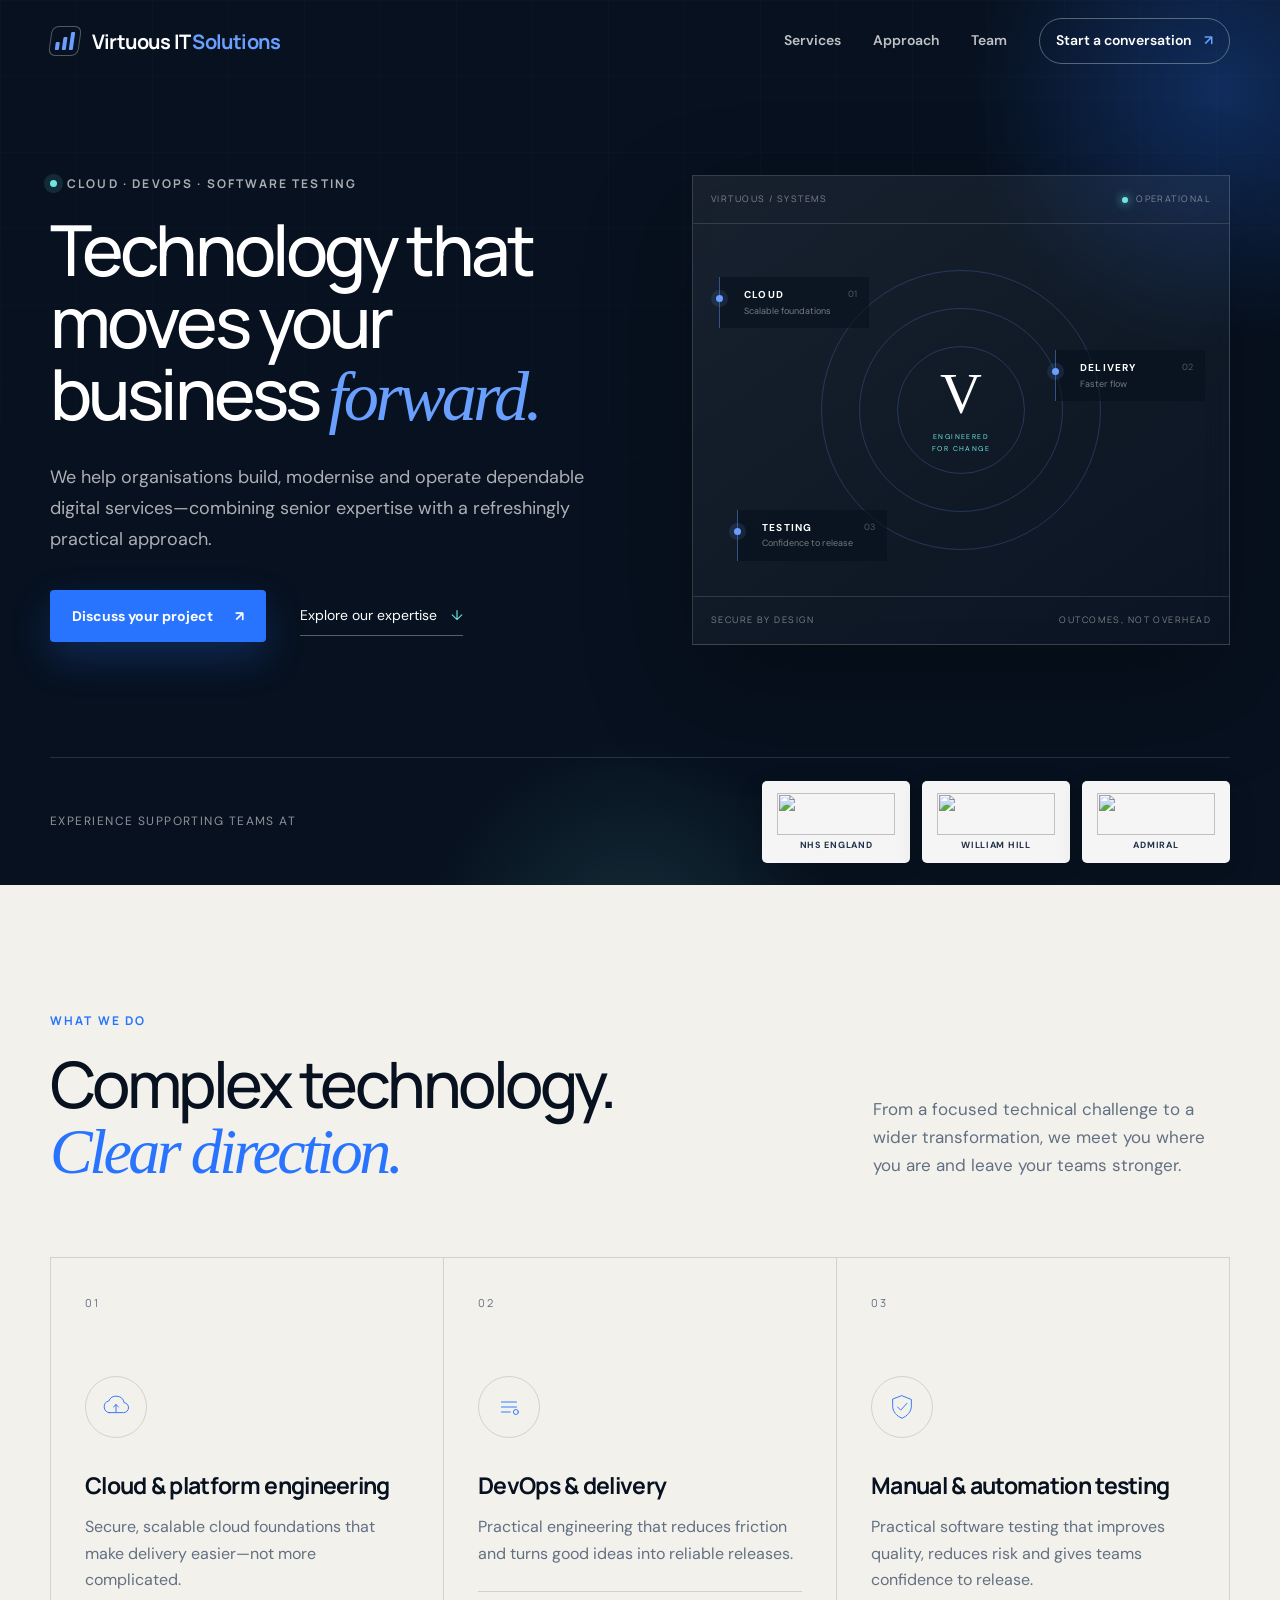
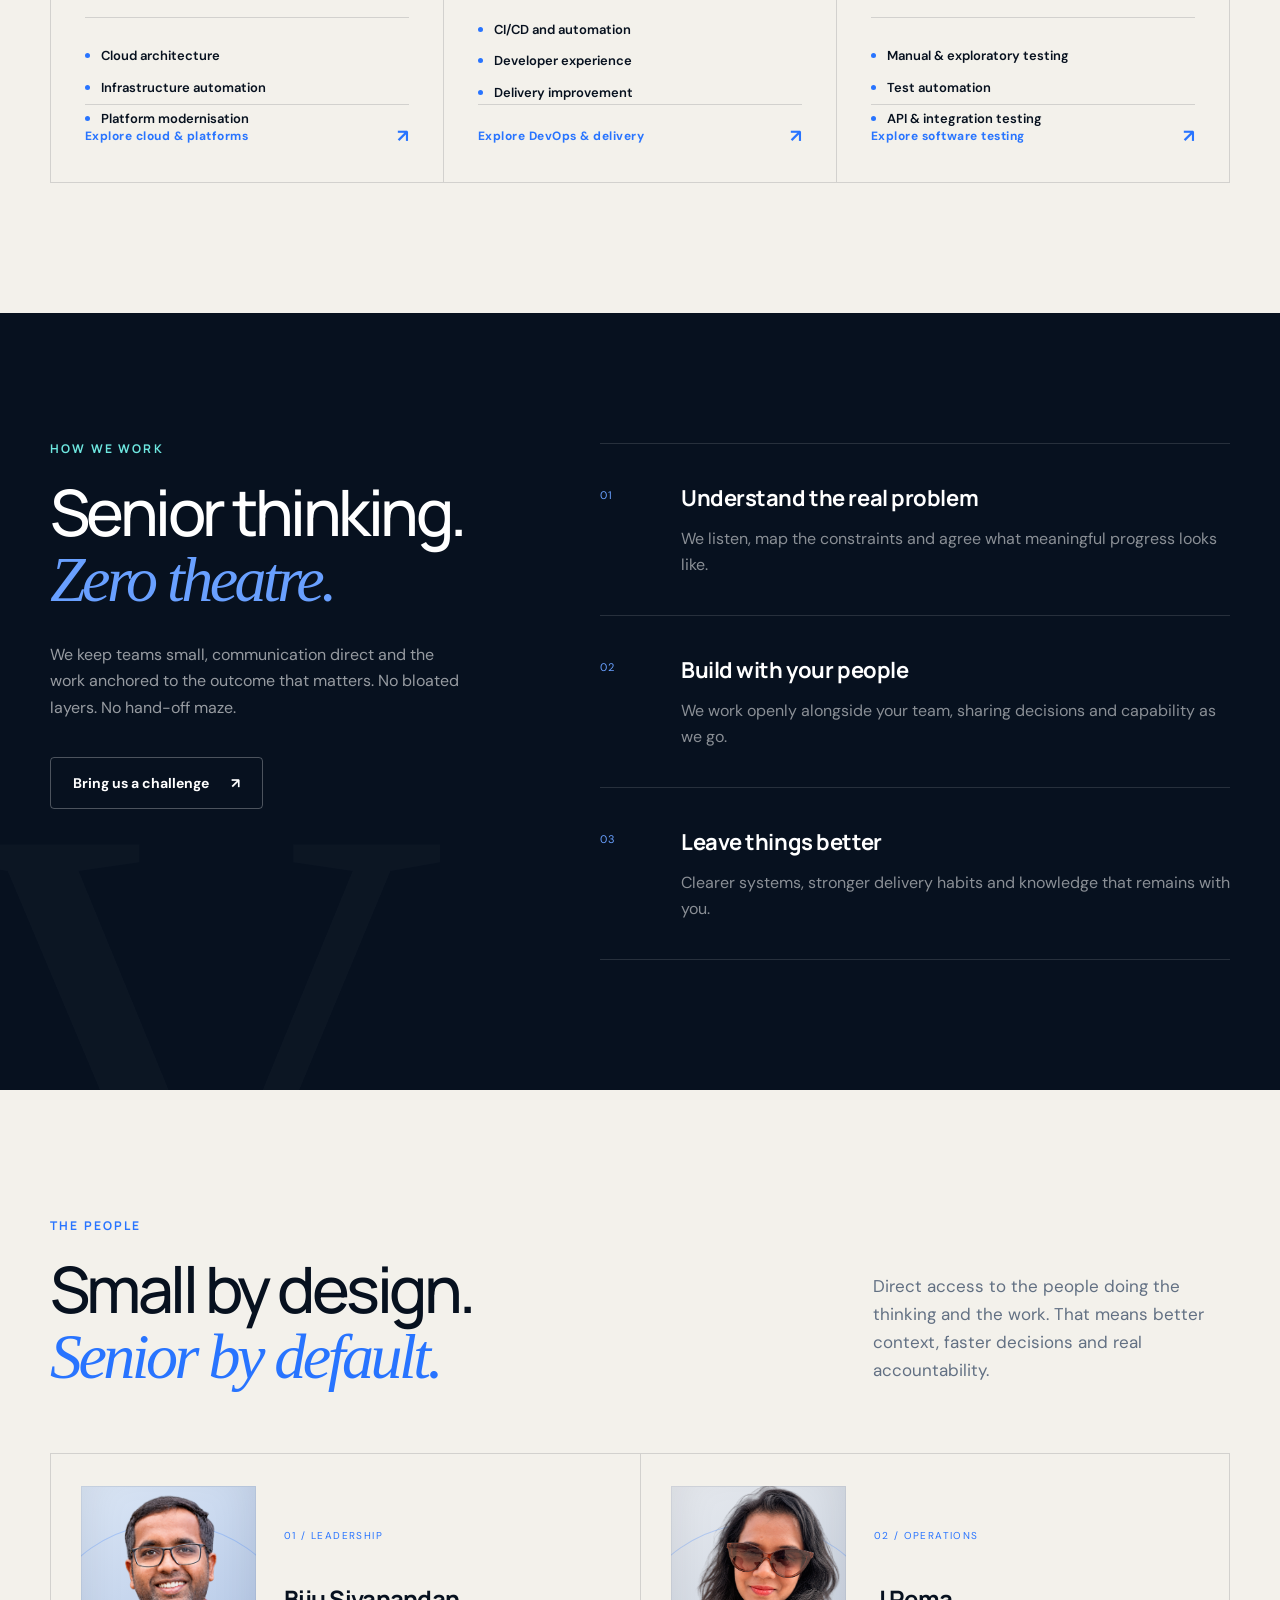
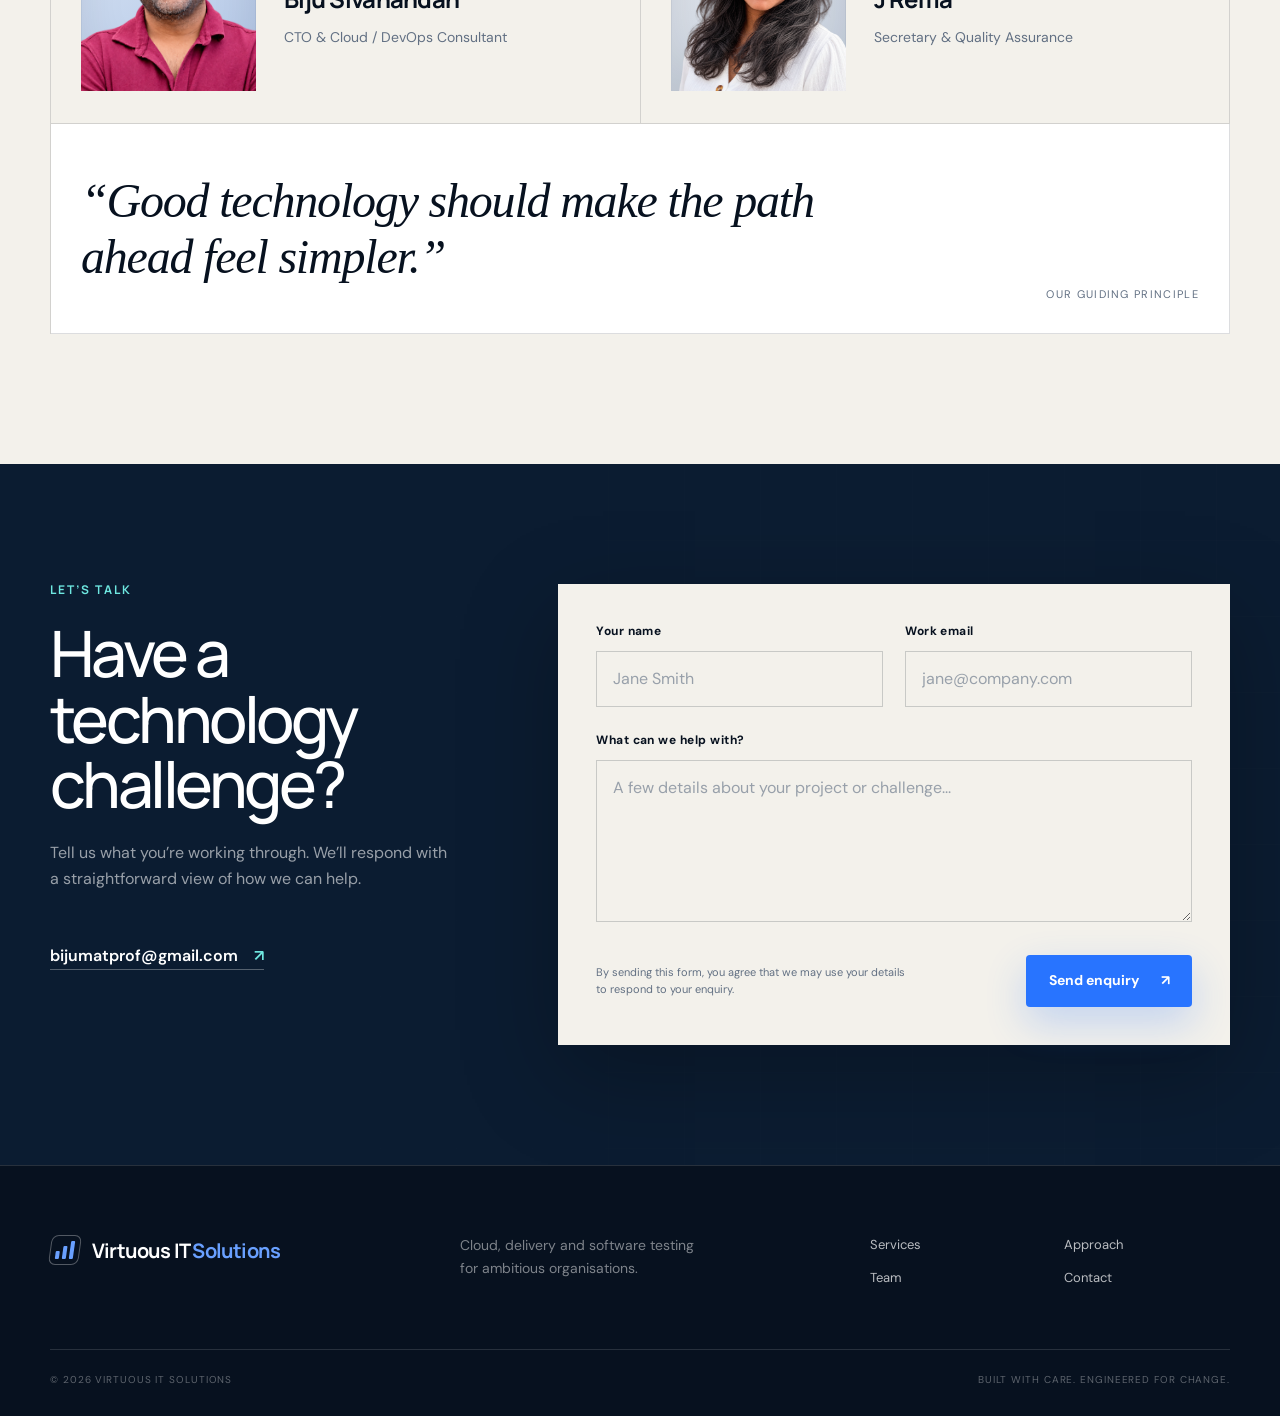
==== commit c0815ebb: "New changes" ====
--- a/index.html
+++ b/index.html
@@ -122,7 +122,7 @@
         </div>
         <div class="team-list">
           <article class="person reveal"><div class="portrait portrait-bs"><img src="assets/images/team/biju-cutout.png" alt="Biju Sivanandan" width="720" height="480" loading="lazy"></div><div><p class="person-index">01 / Leadership</p><h3>Biju Sivanandan</h3><p>CTO &amp; Cloud / DevOps Consultant</p></div></article>
-          <article class="person reveal"><div class="portrait portrait-jr"><img src="assets/images/team/jaseetha-cutout.png" alt="Jaseetha" width="540" height="720" loading="lazy"></div><div><p class="person-index">02 / Operations</p><h3>Jaseetha</h3><p>Secretary &amp; Quality Assurance</p></div></article>
+          <article class="person reveal"><div class="portrait portrait-jr"><img src="assets/images/team/jaseetha-cutout.png" alt="J Rema" width="540" height="720" loading="lazy"></div><div><p class="person-index">02 / Operations</p><h3>J Rema</h3><p>Secretary &amp; Quality Assurance</p></div></article>
           <article class="person person-statement reveal"><blockquote>“Good technology should make the path ahead feel simpler.”</blockquote><span>Our guiding principle</span></article>
         </div>
       </div>
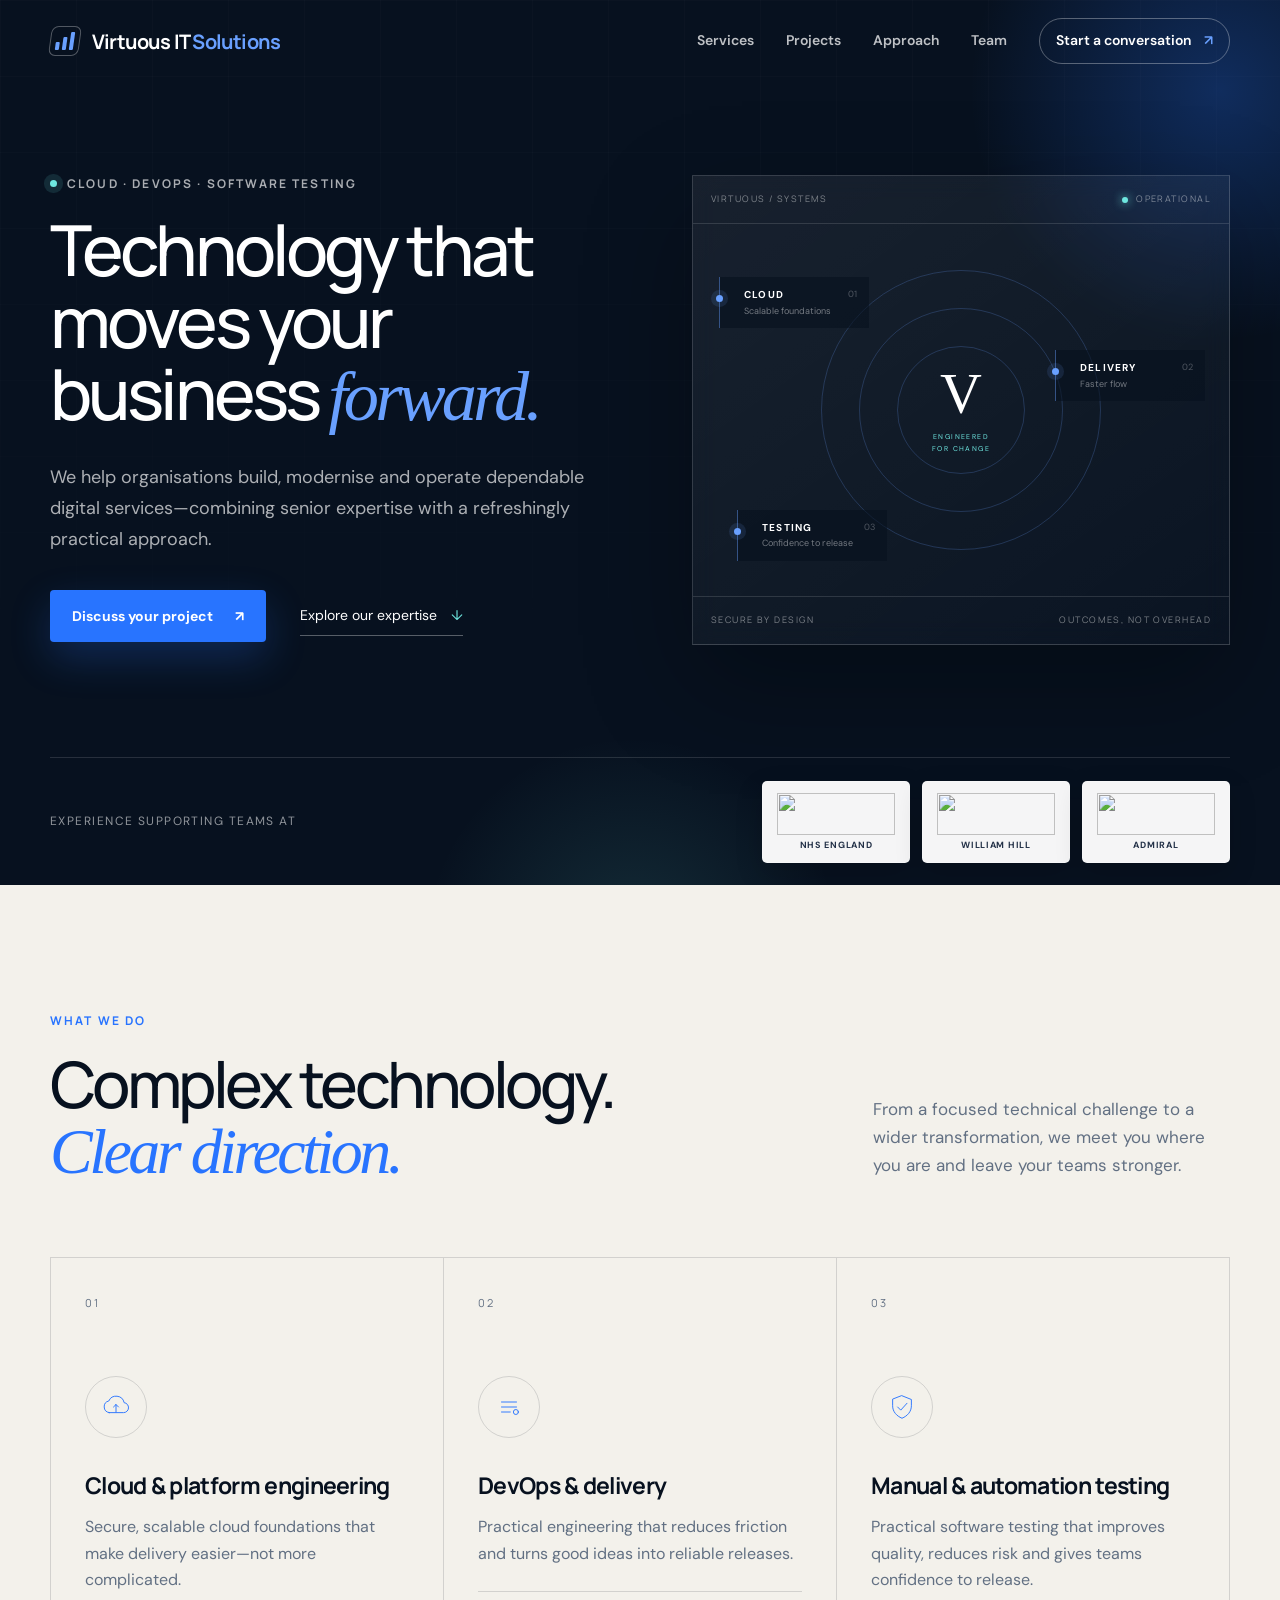
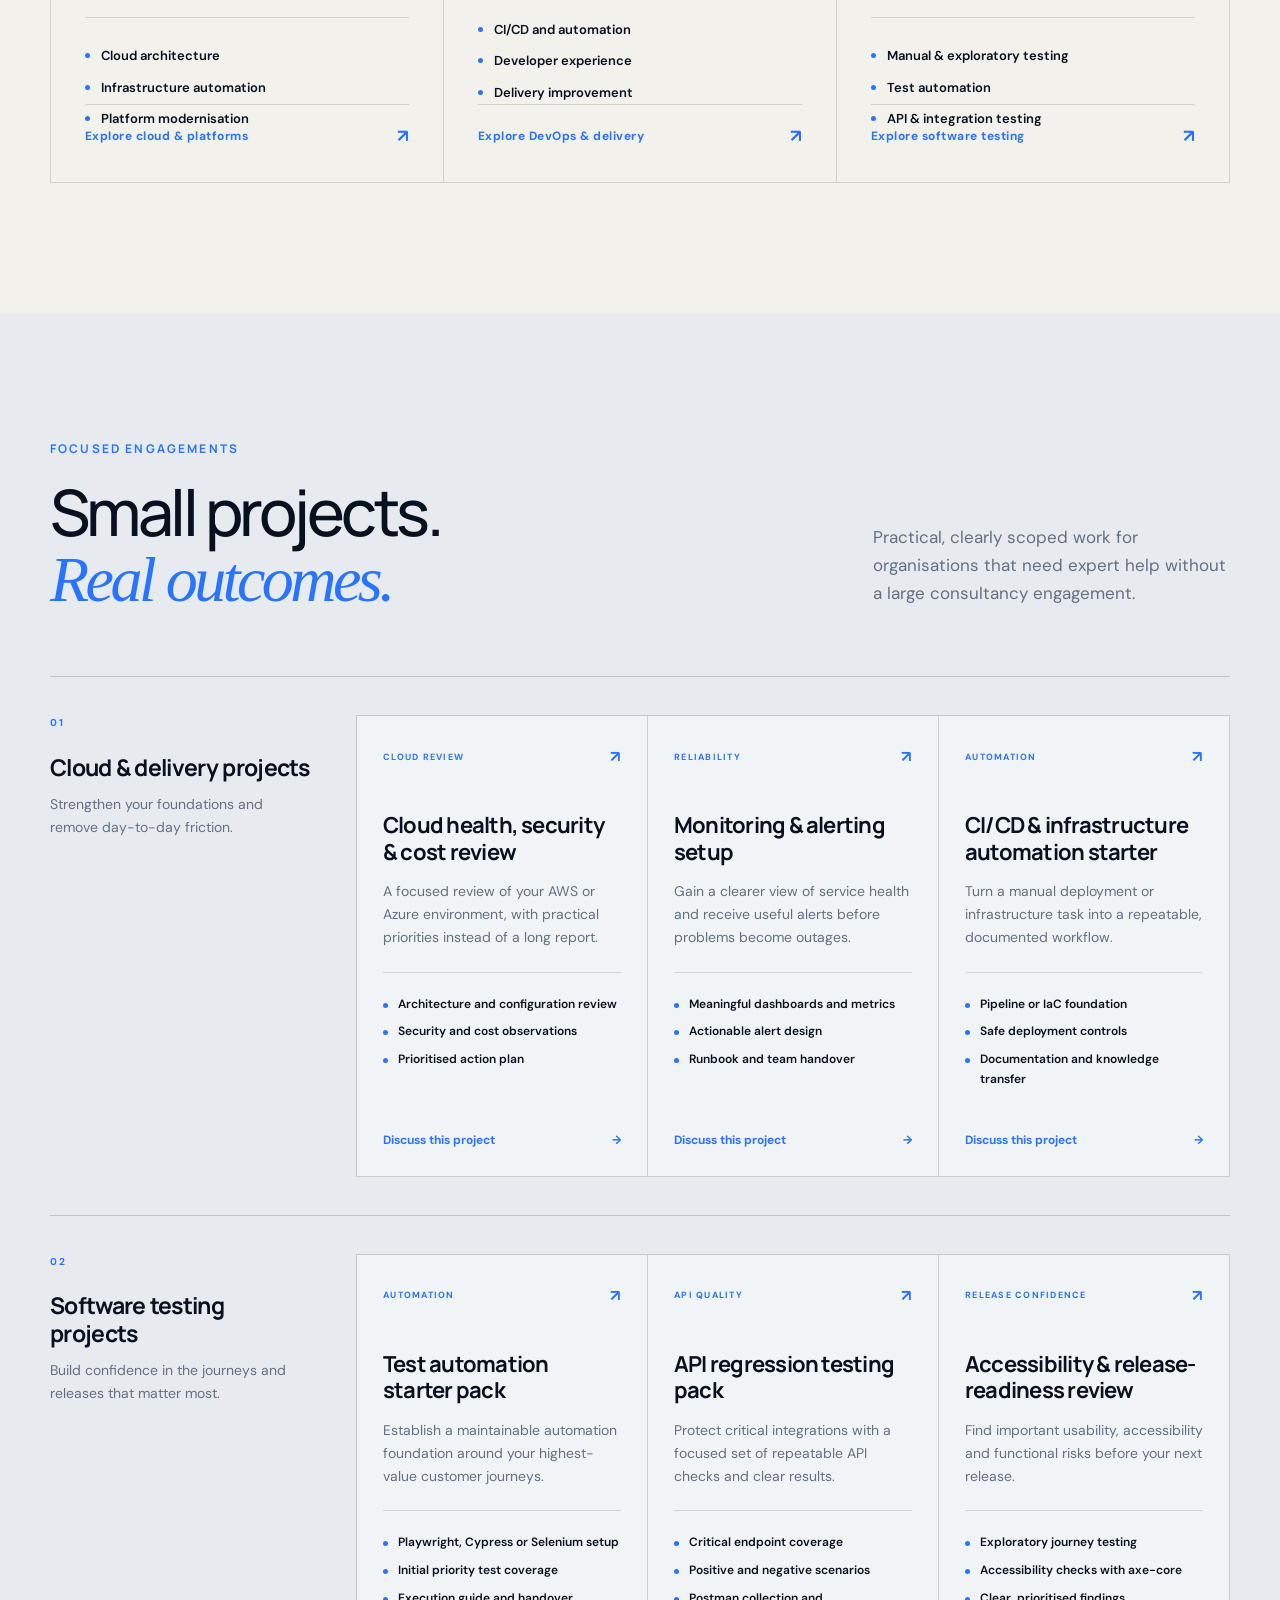
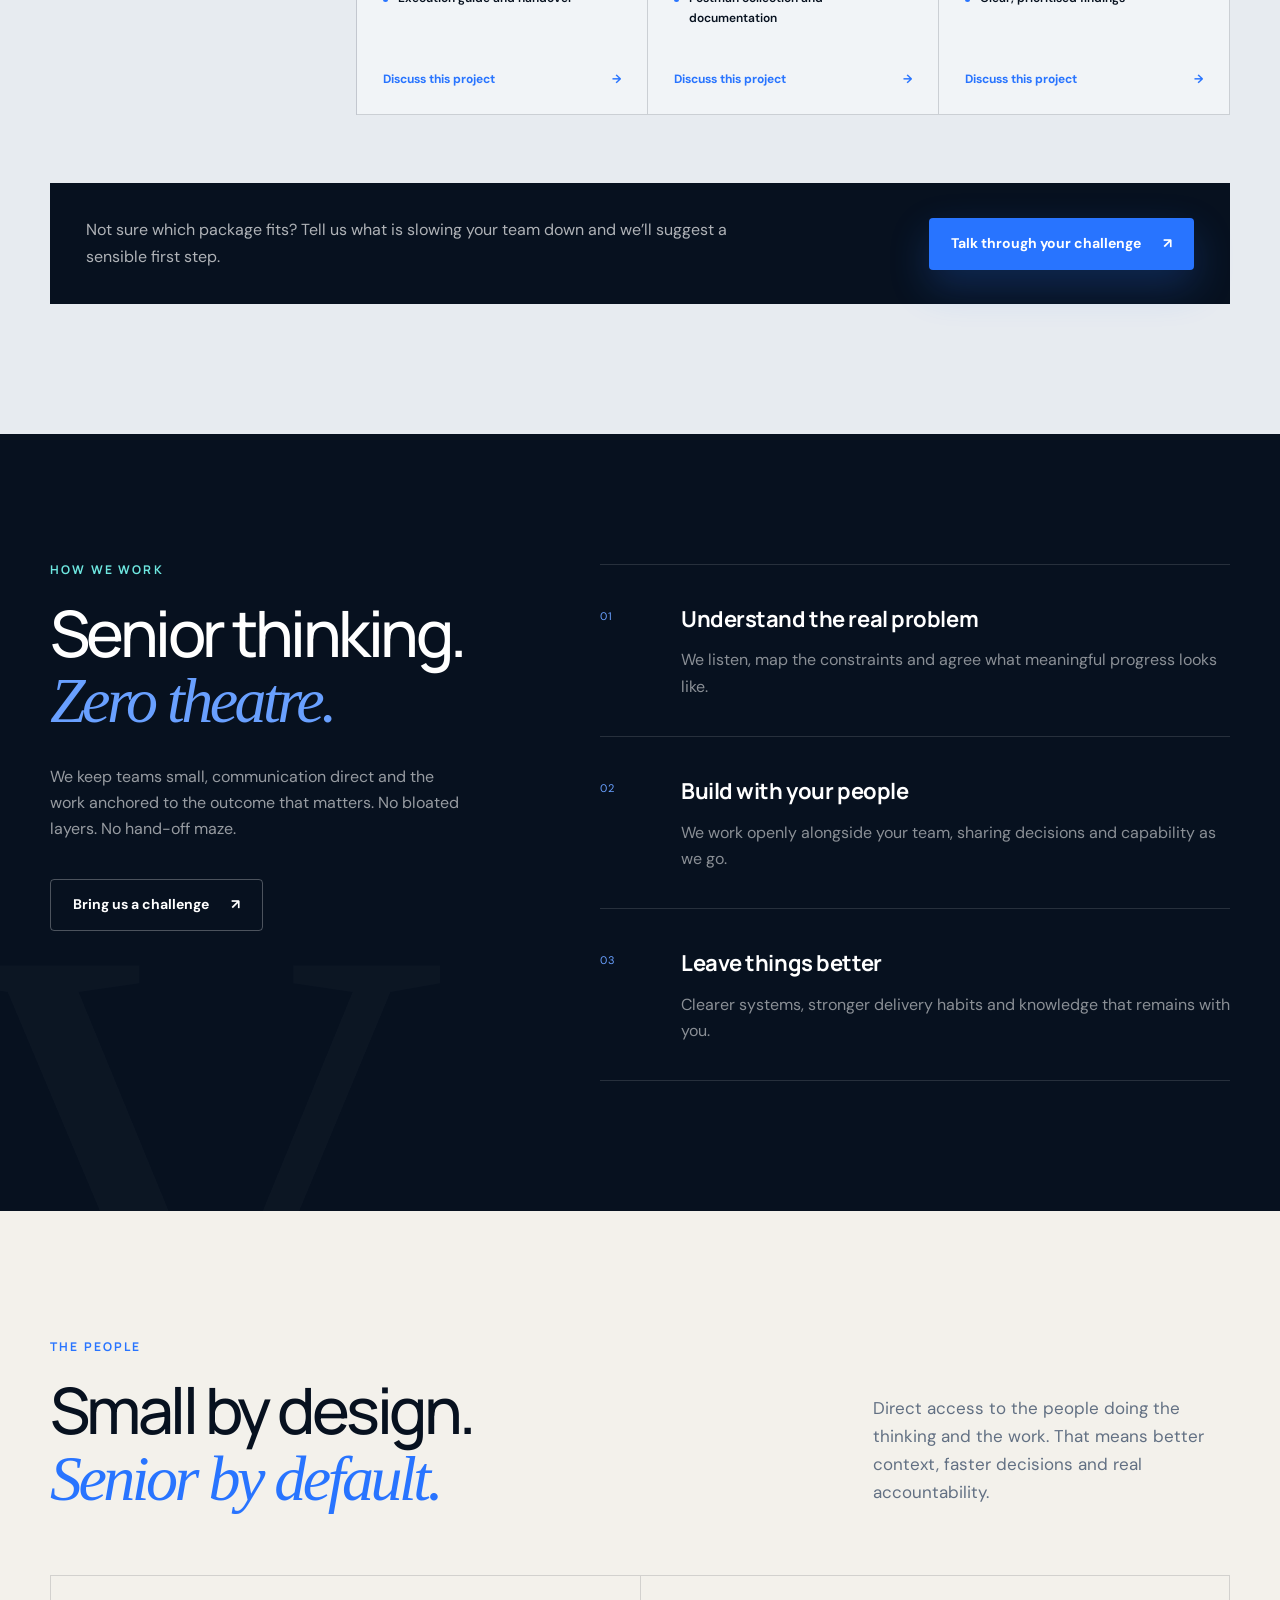
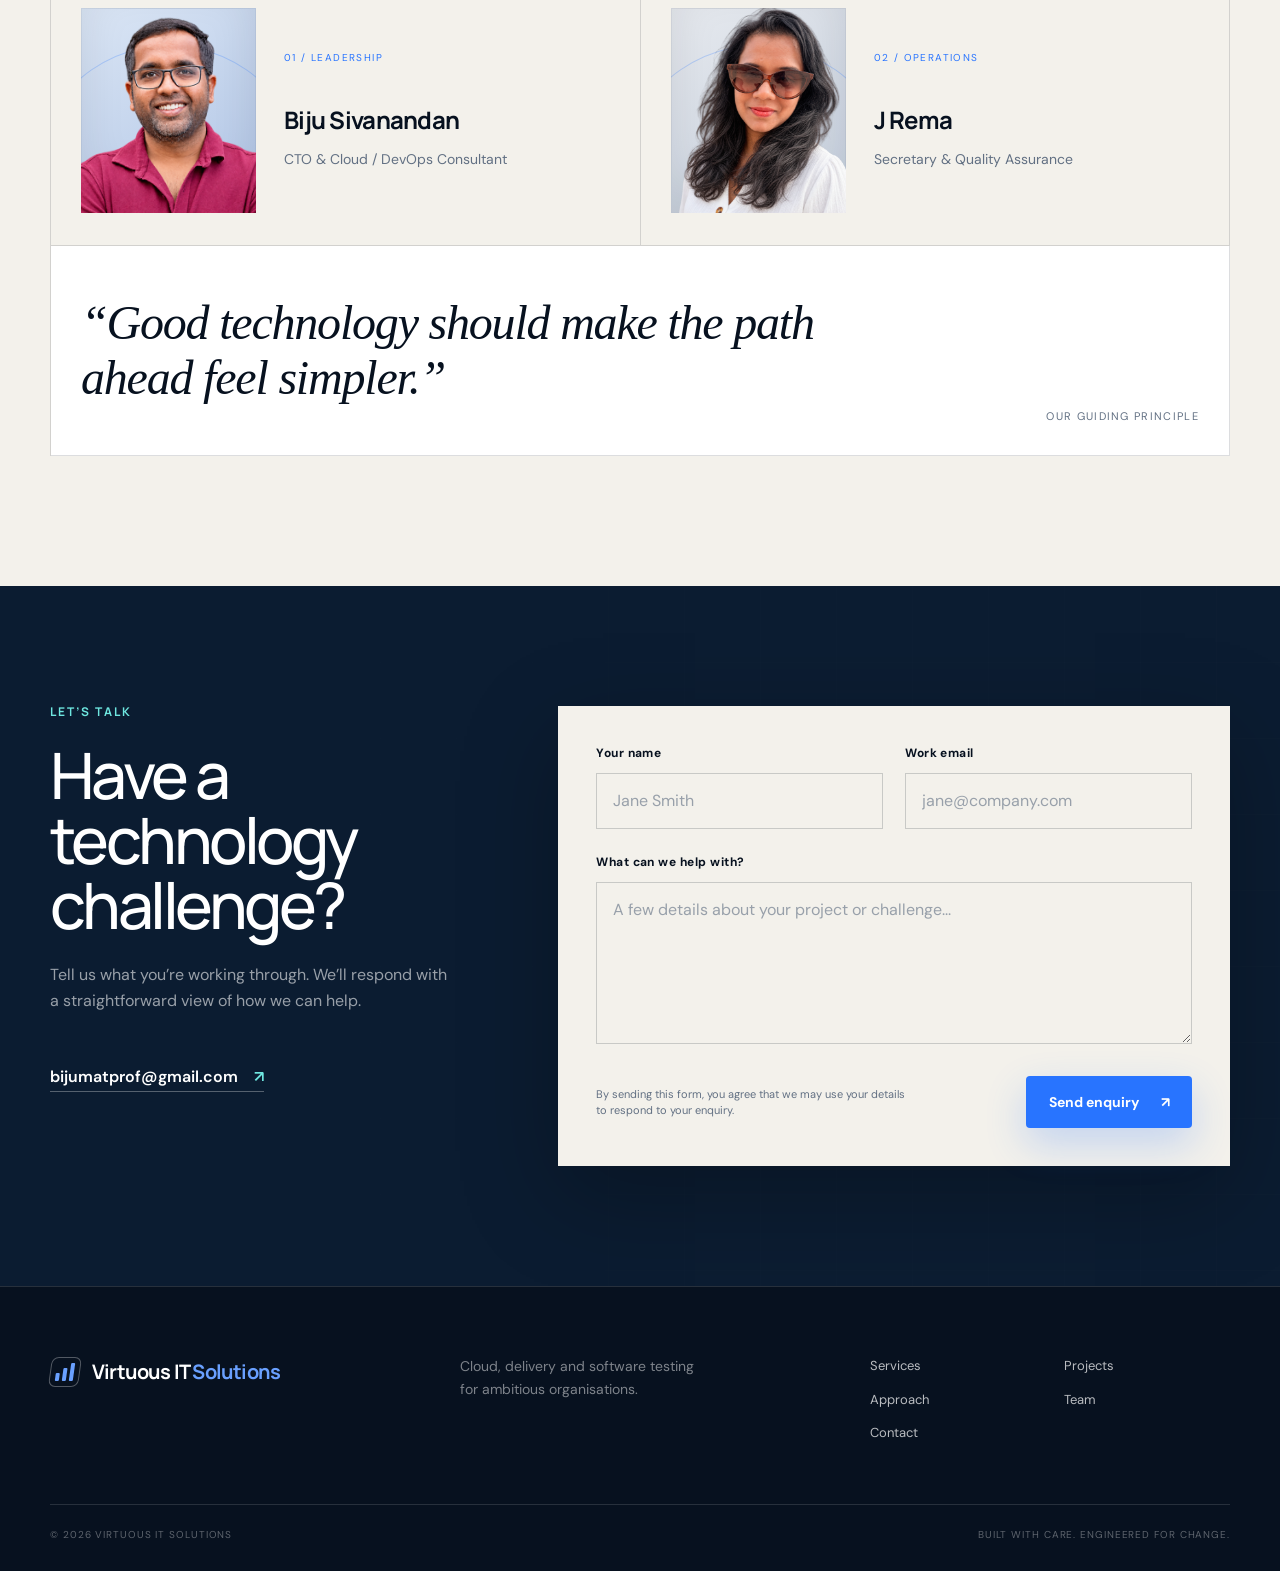
==== commit 58ace082: "New changes" ====
--- a/index.html
+++ b/index.html
@@ -24,7 +24,7 @@
         <span class="sr-only">Open navigation</span><span></span><span></span>
       </button>
       <nav class="site-nav" id="site-nav" aria-label="Main navigation">
-        <a href="#services">Services</a><a href="#approach">Approach</a><a href="#team">Team</a>
+        <a href="#services">Services</a><a href="#projects">Projects</a><a href="#approach">Approach</a><a href="#team">Team</a>
         <a href="#contact" class="nav-cta">Start a conversation <span aria-hidden="true">↗</span></a>
       </nav>
     </div>
@@ -100,6 +100,70 @@
         </div>
       </div>
     </section>
+    <section class="project-packages" id="projects">
+      <div class="shell">
+        <div class="section-heading packages-heading reveal">
+          <div><p class="kicker">Focused engagements</p><h2>Small projects.<br><em>Real outcomes.</em></h2></div>
+          <p>Practical, clearly scoped work for organisations that need expert help without a large consultancy engagement.</p>
+        </div>
+        <div class="package-group reveal">
+          <div class="package-group-heading"><span>01</span><h3>Cloud &amp; delivery projects</h3><p>Strengthen your foundations and remove day-to-day friction.</p></div>
+          <div class="package-grid">
+            <a class="package-card" href="#contact" data-project="Cloud health, security and cost review">
+              <div class="package-topline"><span>Cloud review</span><span aria-hidden="true">↗</span></div>
+              <h4>Cloud health, security &amp; cost review</h4>
+              <p>A focused review of your AWS or Azure environment, with practical priorities instead of a long report.</p>
+              <ul><li>Architecture and configuration review</li><li>Security and cost observations</li><li>Prioritised action plan</li></ul>
+              <strong>Discuss this project <span aria-hidden="true">→</span></strong>
+            </a>
+            <a class="package-card" href="#contact" data-project="Monitoring and alerting setup">
+              <div class="package-topline"><span>Reliability</span><span aria-hidden="true">↗</span></div>
+              <h4>Monitoring &amp; alerting setup</h4>
+              <p>Gain a clearer view of service health and receive useful alerts before problems become outages.</p>
+              <ul><li>Meaningful dashboards and metrics</li><li>Actionable alert design</li><li>Runbook and team handover</li></ul>
+              <strong>Discuss this project <span aria-hidden="true">→</span></strong>
+            </a>
+            <a class="package-card" href="#contact" data-project="CI/CD and infrastructure automation starter">
+              <div class="package-topline"><span>Automation</span><span aria-hidden="true">↗</span></div>
+              <h4>CI/CD &amp; infrastructure automation starter</h4>
+              <p>Turn a manual deployment or infrastructure task into a repeatable, documented workflow.</p>
+              <ul><li>Pipeline or IaC foundation</li><li>Safe deployment controls</li><li>Documentation and knowledge transfer</li></ul>
+              <strong>Discuss this project <span aria-hidden="true">→</span></strong>
+            </a>
+          </div>
+        </div>
+        <div class="package-group reveal">
+          <div class="package-group-heading"><span>02</span><h3>Software testing projects</h3><p>Build confidence in the journeys and releases that matter most.</p></div>
+          <div class="package-grid">
+            <a class="package-card" href="#contact" data-project="Test automation starter pack">
+              <div class="package-topline"><span>Automation</span><span aria-hidden="true">↗</span></div>
+              <h4>Test automation starter pack</h4>
+              <p>Establish a maintainable automation foundation around your highest-value customer journeys.</p>
+              <ul><li>Playwright, Cypress or Selenium setup</li><li>Initial priority test coverage</li><li>Execution guide and handover</li></ul>
+              <strong>Discuss this project <span aria-hidden="true">→</span></strong>
+            </a>
+            <a class="package-card" href="#contact" data-project="API regression testing pack">
+              <div class="package-topline"><span>API quality</span><span aria-hidden="true">↗</span></div>
+              <h4>API regression testing pack</h4>
+              <p>Protect critical integrations with a focused set of repeatable API checks and clear results.</p>
+              <ul><li>Critical endpoint coverage</li><li>Positive and negative scenarios</li><li>Postman collection and documentation</li></ul>
+              <strong>Discuss this project <span aria-hidden="true">→</span></strong>
+            </a>
+            <a class="package-card" href="#contact" data-project="Accessibility and release readiness review">
+              <div class="package-topline"><span>Release confidence</span><span aria-hidden="true">↗</span></div>
+              <h4>Accessibility &amp; release-readiness review</h4>
+              <p>Find important usability, accessibility and functional risks before your next release.</p>
+              <ul><li>Exploratory journey testing</li><li>Accessibility checks with axe-core</li><li>Clear, prioritised findings</li></ul>
+              <strong>Discuss this project <span aria-hidden="true">→</span></strong>
+            </a>
+          </div>
+        </div>
+        <div class="packages-close reveal">
+          <p>Not sure which package fits? Tell us what is slowing your team down and we’ll suggest a sensible first step.</p>
+          <a class="button button-primary" href="#contact">Talk through your challenge <span aria-hidden="true">↗</span></a>
+        </div>
+      </div>
+    </section>
     <section class="outcomes section-dark" id="approach">
       <div class="shell outcomes-layout">
         <div class="outcomes-copy reveal">
@@ -136,6 +200,10 @@
           <a class="email-link" href="mailto:bijumatprof@gmail.com">bijumatprof@gmail.com <span aria-hidden="true">↗</span></a>
         </div>
         <form id="contactForm" class="contact-form reveal" novalidate>
+          <input type="hidden" name="access_key" value="60108143-a703-44c7-9477-7424e2442499">
+          <input type="hidden" name="subject" value="New website enquiry — Virtuous IT Solutions">
+          <input type="hidden" name="from_name" value="Virtuous IT Solutions website">
+          <input type="checkbox" name="botcheck" tabindex="-1" autocomplete="off" style="display:none">
           <div class="field-row">
             <div class="field"><label for="name">Your name</label><input id="name" name="name" type="text" autocomplete="name" required placeholder="Jane Smith"></div>
             <div class="field"><label for="email">Work email</label><input id="email" name="email" type="email" autocomplete="email" required placeholder="jane@company.com"></div>
@@ -154,7 +222,7 @@
     <div class="shell footer-main">
       <a class="brand brand-footer" href="#home" aria-label="Virtuous IT Solutions home"><span class="brand-mark" aria-hidden="true"><i></i><i></i><i></i></span><span>Virtuous IT <span>Solutions</span></span></a>
       <p>Cloud, delivery and software testing<br>for ambitious organisations.</p>
-      <nav aria-label="Footer navigation"><a href="#services">Services</a><a href="#approach">Approach</a><a href="#team">Team</a><a href="#contact">Contact</a></nav>
+      <nav aria-label="Footer navigation"><a href="#services">Services</a><a href="#projects">Projects</a><a href="#approach">Approach</a><a href="#team">Team</a><a href="#contact">Contact</a></nav>
     </div>
     <div class="shell footer-bottom"><p>© <span id="year"></span> Virtuous IT Solutions</p><p>Built with care. Engineered for change.</p></div>
   </footer>
--- a/css/styles.css
+++ b/css/styles.css
@@ -17,6 +17,10 @@
 /* Clickable service cards and dedicated service pages */
 .node-testing{left:44px;bottom:34px}
 .service-card{display:block;min-height:525px;color:inherit;text-decoration:none;transition:background .3s,transform .3s var(--ease),box-shadow .3s}.service-card:focus-visible{outline:3px solid var(--blue);outline-offset:-3px;background:#fff}.service-link{position:absolute;left:34px;right:34px;bottom:30px;display:flex;justify-content:space-between;align-items:center;padding-top:17px;border-top:1px solid var(--line);color:var(--blue);font-size:12px;font-weight:700;letter-spacing:.04em}.service-link span{font-size:18px;transition:transform .25s}.service-card:hover .service-link span{transform:translate(3px,-3px)}
+.project-packages{padding:130px 0;background:#e7ebf0}.packages-heading{margin-bottom:64px}.package-group{display:grid;grid-template-columns:260px 1fr;gap:46px;padding:38px 0;border-top:1px solid rgba(7,17,31,.18)}.package-group-heading>span{display:block;margin-bottom:22px;color:var(--blue);font-size:10px;font-weight:700;letter-spacing:.16em}.package-group-heading h3{margin:0 0 12px;font-family:Manrope,sans-serif;font-size:23px;letter-spacing:-.03em;line-height:1.2}.package-group-heading p{margin:0;color:var(--muted);font-size:14px}.package-grid{display:grid;grid-template-columns:repeat(3,1fr);border-top:1px solid rgba(7,17,31,.16);border-left:1px solid rgba(7,17,31,.16)}.package-card{position:relative;min-height:440px;padding:28px 26px 82px;background:rgba(255,255,255,.42);border-right:1px solid rgba(7,17,31,.16);border-bottom:1px solid rgba(7,17,31,.16);color:inherit;text-decoration:none;transition:transform .3s var(--ease),background .3s,box-shadow .3s}.package-card:hover,.package-card:focus-visible{z-index:2;background:#fff;transform:translateY(-6px);box-shadow:0 24px 60px rgba(7,17,31,.1)}.package-card:focus-visible{outline:3px solid var(--blue);outline-offset:-3px}.package-topline{display:flex;align-items:center;justify-content:space-between;color:var(--blue);font-size:9px;font-weight:700;letter-spacing:.14em;text-transform:uppercase}.package-topline span:last-child{font-size:16px;transition:transform .25s}.package-card:hover .package-topline span:last-child{transform:translate(3px,-3px)}.package-card h4{margin:42px 0 15px;font-family:Manrope,sans-serif;font-size:22px;letter-spacing:-.035em;line-height:1.2}.package-card>p{margin:0 0 22px;color:var(--muted);font-size:14px}.package-card ul{list-style:none;margin:0;padding:18px 0 0;border-top:1px solid var(--line)}.package-card li{position:relative;padding:4px 0 4px 15px;font-size:12px;font-weight:600}.package-card li::before{content:"";position:absolute;left:0;top:12px;width:5px;height:5px;border-radius:50%;background:var(--blue)}.package-card strong{position:absolute;left:26px;right:26px;bottom:25px;display:flex;align-items:center;justify-content:space-between;color:var(--blue);font-size:12px}.packages-close{display:flex;align-items:center;justify-content:space-between;gap:48px;margin-top:30px;padding:34px 36px;background:var(--ink);color:#fff}.packages-close p{max-width:690px;margin:0;color:rgba(255,255,255,.68)}.packages-close .button{flex:0 0 auto}
 .inner-page{background:var(--paper)}.service-hero{position:relative;overflow:hidden;background:var(--ink);color:#fff;padding:155px 0 94px}.service-hero::before{content:"";position:absolute;inset:0;background-image:linear-gradient(rgba(255,255,255,.06) 1px,transparent 1px),linear-gradient(90deg,rgba(255,255,255,.06) 1px,transparent 1px);background-size:76px 76px;mask-image:linear-gradient(120deg,#000,transparent 72%)}.service-hero::after{content:"";position:absolute;width:560px;height:560px;right:-180px;top:-220px;border-radius:50%;background:radial-gradient(circle,rgba(40,116,255,.3),transparent 68%)}.breadcrumb{position:relative;z-index:1;display:flex;align-items:center;gap:10px;margin:0 0 42px;color:rgba(255,255,255,.54);font-size:12px}.breadcrumb a{text-decoration:none}.breadcrumb a:hover{color:#fff}.service-hero-layout{position:relative;z-index:1;display:grid;grid-template-columns:1.2fr .8fr;gap:90px;align-items:end}.service-hero h1{margin:0;font-family:Manrope,sans-serif;font-weight:500;font-size:clamp(50px,6vw,80px);letter-spacing:-.06em;line-height:1}.service-hero h1 em{display:block;color:var(--blue-bright)}.service-hero-copy>p:last-of-type{max-width:690px;margin:28px 0 0;color:rgba(255,255,255,.68);font-size:19px;line-height:1.7}.service-hero-panel{border:1px solid var(--line-dark);background:rgba(255,255,255,.04);backdrop-filter:blur(12px)}.service-hero-panel>p{margin:0;padding:14px 18px;border-bottom:1px solid var(--line-dark);color:rgba(255,255,255,.48);font-size:9px;letter-spacing:.16em;text-transform:uppercase}.service-hero-panel ul{list-style:none;margin:0;padding:12px 18px 18px}.service-hero-panel li{display:flex;justify-content:space-between;gap:20px;padding:13px 0;border-bottom:1px solid rgba(255,255,255,.09);font-size:13px}.service-hero-panel li:last-child{border:0}.service-hero-panel li span{color:var(--cyan);font-size:10px;letter-spacing:.12em}.service-main{padding:120px 0}.service-intro{display:grid;grid-template-columns:.78fr 1.22fr;gap:105px;align-items:start;margin-bottom:110px}.service-intro h2,.capabilities-heading h2,.experience-copy h2,.service-cta h2{margin:0;font-family:Manrope,sans-serif;font-weight:500;letter-spacing:-.045em;line-height:1.08}.service-intro h2,.capabilities-heading h2,.experience-copy h2{font-size:clamp(38px,4.5vw,58px)}.service-intro-copy{font-size:18px;color:var(--muted)}.service-intro-copy p{margin:0 0 22px}.capabilities-heading{display:grid;grid-template-columns:1fr .7fr;gap:60px;align-items:end;margin-bottom:50px}.capabilities-heading>p{margin:0;color:var(--muted)}.capability-grid{display:grid;grid-template-columns:repeat(2,1fr);border-top:1px solid var(--line);border-left:1px solid var(--line)}.capability-card{min-height:290px;padding:34px;border-right:1px solid var(--line);border-bottom:1px solid var(--line);background:rgba(255,255,255,.24)}.capability-card>span{color:var(--blue);font-size:10px;letter-spacing:.15em}.capability-card h3{margin:42px 0 14px;font-family:Manrope,sans-serif;font-size:24px;letter-spacing:-.03em}.capability-card p{margin:0;color:var(--muted)}.stack-band{margin-top:110px;padding:64px 0;background:#e6e9ee}.stack-layout{display:grid;grid-template-columns:.62fr 1.38fr;gap:80px}.stack-layout h2{margin:0;font-family:Manrope,sans-serif;font-size:34px;letter-spacing:-.04em}.stack-layout>div>p{margin:15px 0 0;color:var(--muted)}.tool-groups{display:grid;grid-template-columns:repeat(2,1fr);gap:36px 42px}.tool-group{border-top:2px solid var(--ink);padding-top:16px}.tool-group h3{margin:0 0 14px;color:var(--blue);font-size:11px;letter-spacing:.13em;text-transform:uppercase}.tool-group p{margin:0;font-weight:600}.experience-section{padding:120px 0;background:var(--ink);color:#fff}.experience-layout{display:grid;grid-template-columns:.8fr 1.2fr;gap:100px}.experience-copy p{margin:28px 0 0;color:rgba(255,255,255,.6)}.experience-points{list-style:none;margin:0;padding:0}.experience-points li{display:grid;grid-template-columns:42px 1fr;gap:22px;padding:24px 0;border-top:1px solid var(--line-dark)}.experience-points li:last-child{border-bottom:1px solid var(--line-dark)}.experience-points span{color:var(--blue-bright);font-size:10px}.experience-points strong{display:block;margin-bottom:6px;font-family:Manrope,sans-serif;font-size:18px}.experience-points p{margin:0;color:rgba(255,255,255,.52)}.service-close{padding:110px 0}.service-cta{display:grid;grid-template-columns:1fr auto;gap:55px;align-items:end;padding:64px;background:#fff;border:1px solid var(--line);box-shadow:0 24px 70px rgba(7,17,31,.07)}.service-cta h2{max-width:720px;font-size:clamp(38px,5vw,62px)}.service-cta p{max-width:650px;margin:18px 0 0;color:var(--muted)}.other-services{margin-top:55px}.other-services>p{margin:0 0 18px;color:var(--muted);font-size:11px;letter-spacing:.14em;text-transform:uppercase}.other-services nav{display:grid;grid-template-columns:repeat(3,1fr);border-top:1px solid var(--line);border-left:1px solid var(--line)}.other-services a{display:flex;justify-content:space-between;gap:20px;padding:22px;border-right:1px solid var(--line);border-bottom:1px solid var(--line);text-decoration:none;font-weight:700}.other-services a:hover{background:#fff;color:var(--blue)}
 @media(max-width:820px){.service-hero-layout,.service-intro,.capabilities-heading,.stack-layout,.experience-layout{grid-template-columns:1fr;gap:48px}.service-hero{padding-top:125px}.service-main,.experience-section{padding:88px 0}.service-intro{margin-bottom:82px}.stack-band{margin-top:82px}.service-cta{grid-template-columns:1fr;align-items:start}.other-services nav{grid-template-columns:1fr}.service-card{min-height:525px}}
 @media(max-width:560px){.service-hero{padding:110px 0 72px}.breadcrumb{margin-bottom:32px}.service-hero h1{font-size:47px}.service-hero-copy>p:last-of-type{font-size:16px}.capability-grid,.tool-groups{grid-template-columns:1fr}.capability-card{min-height:auto}.service-cta{padding:34px 26px}.other-services a{padding:18px}.service-link{left:26px;right:26px}.service-card{padding-bottom:88px}.node-testing{left:18px}}
+@media(max-width:1040px){.package-group{grid-template-columns:1fr;gap:26px}.package-group-heading{display:grid;grid-template-columns:50px 1fr;column-gap:16px}.package-group-heading>span{grid-row:1/3}.package-group-heading p{grid-column:2}.package-grid{grid-template-columns:repeat(3,1fr)}}
+@media(max-width:820px){.project-packages{padding:100px 0}.package-grid{grid-template-columns:1fr}.package-card{min-height:auto;padding-bottom:78px}.packages-close{align-items:flex-start;flex-direction:column}}
+@media(max-width:560px){.project-packages{padding:88px 0}.package-group{padding:30px 0}.package-group-heading{display:block}.package-grid{border-top:1px solid rgba(7,17,31,.16)}.package-card{padding:26px 24px 76px}.package-card h4{margin-top:34px}.package-card strong{left:24px;right:24px}.packages-close{padding:28px 24px;gap:26px}.packages-close .button{width:100%}}
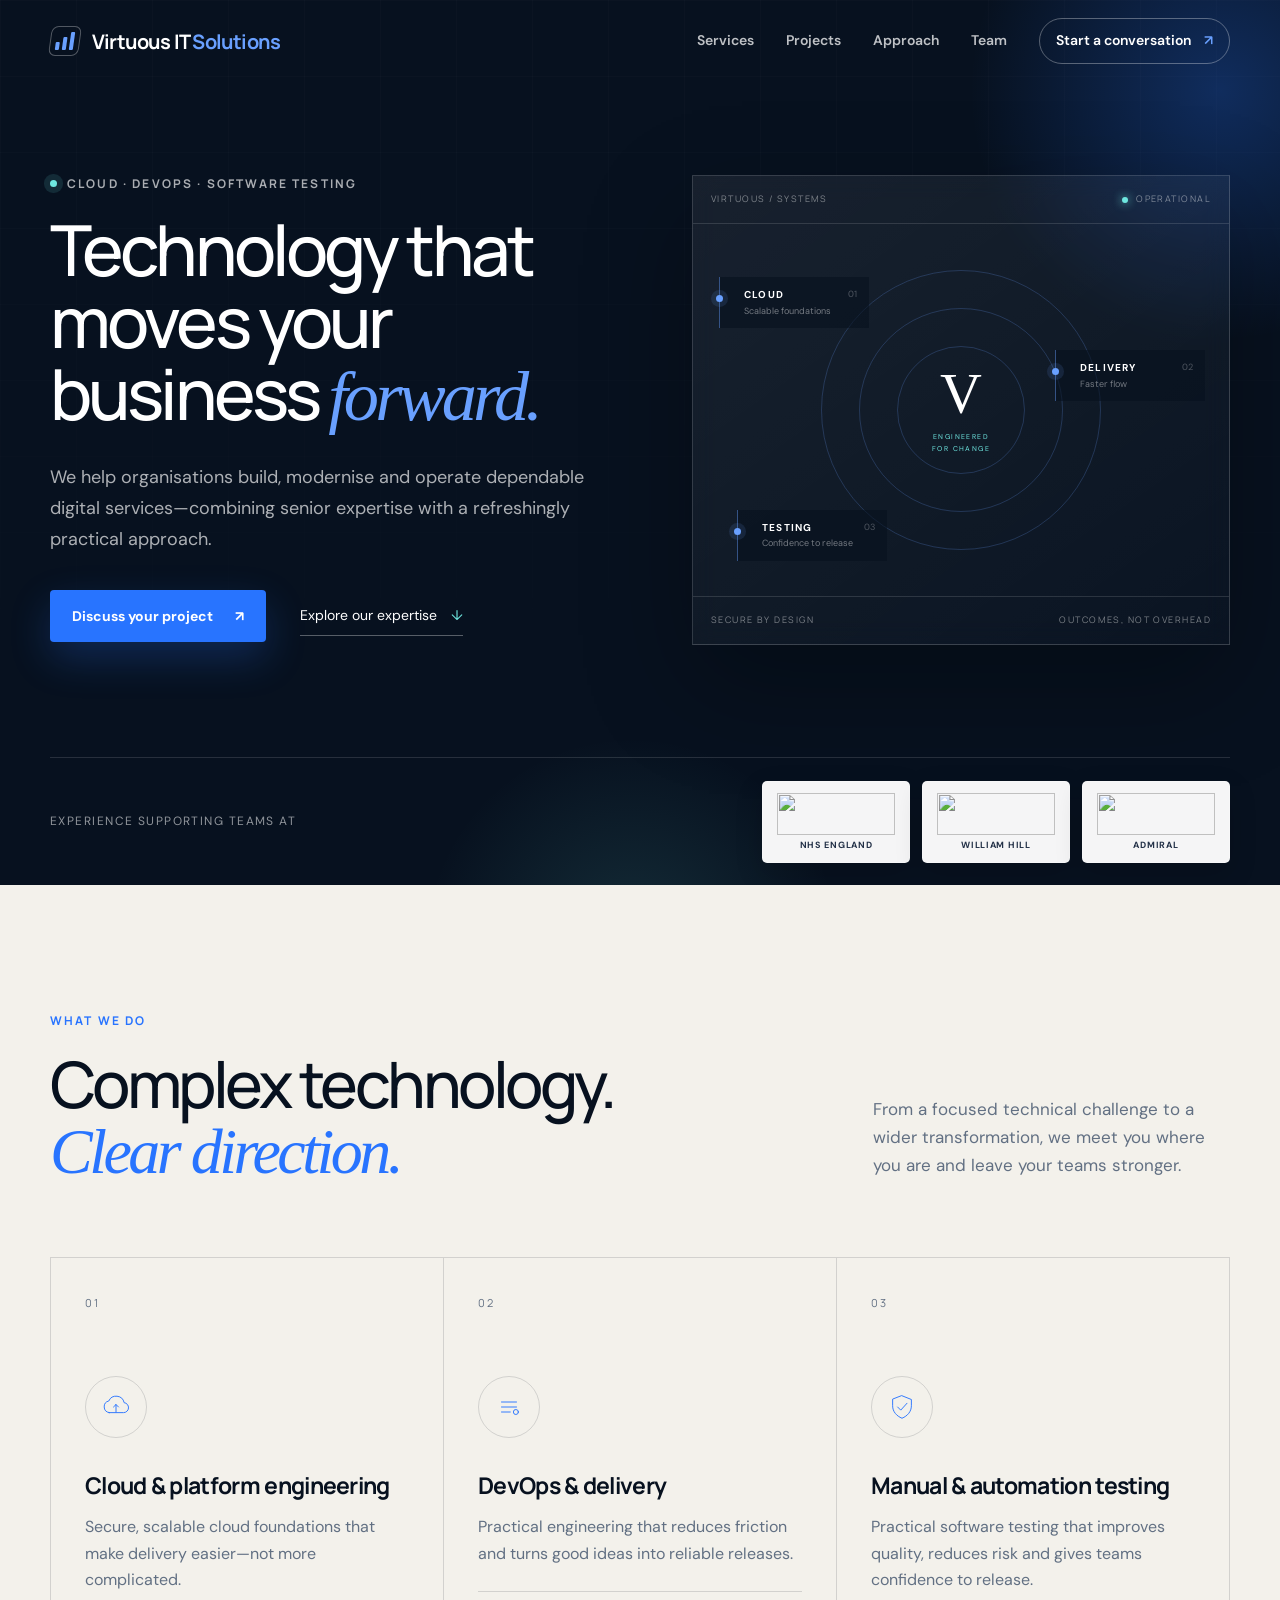
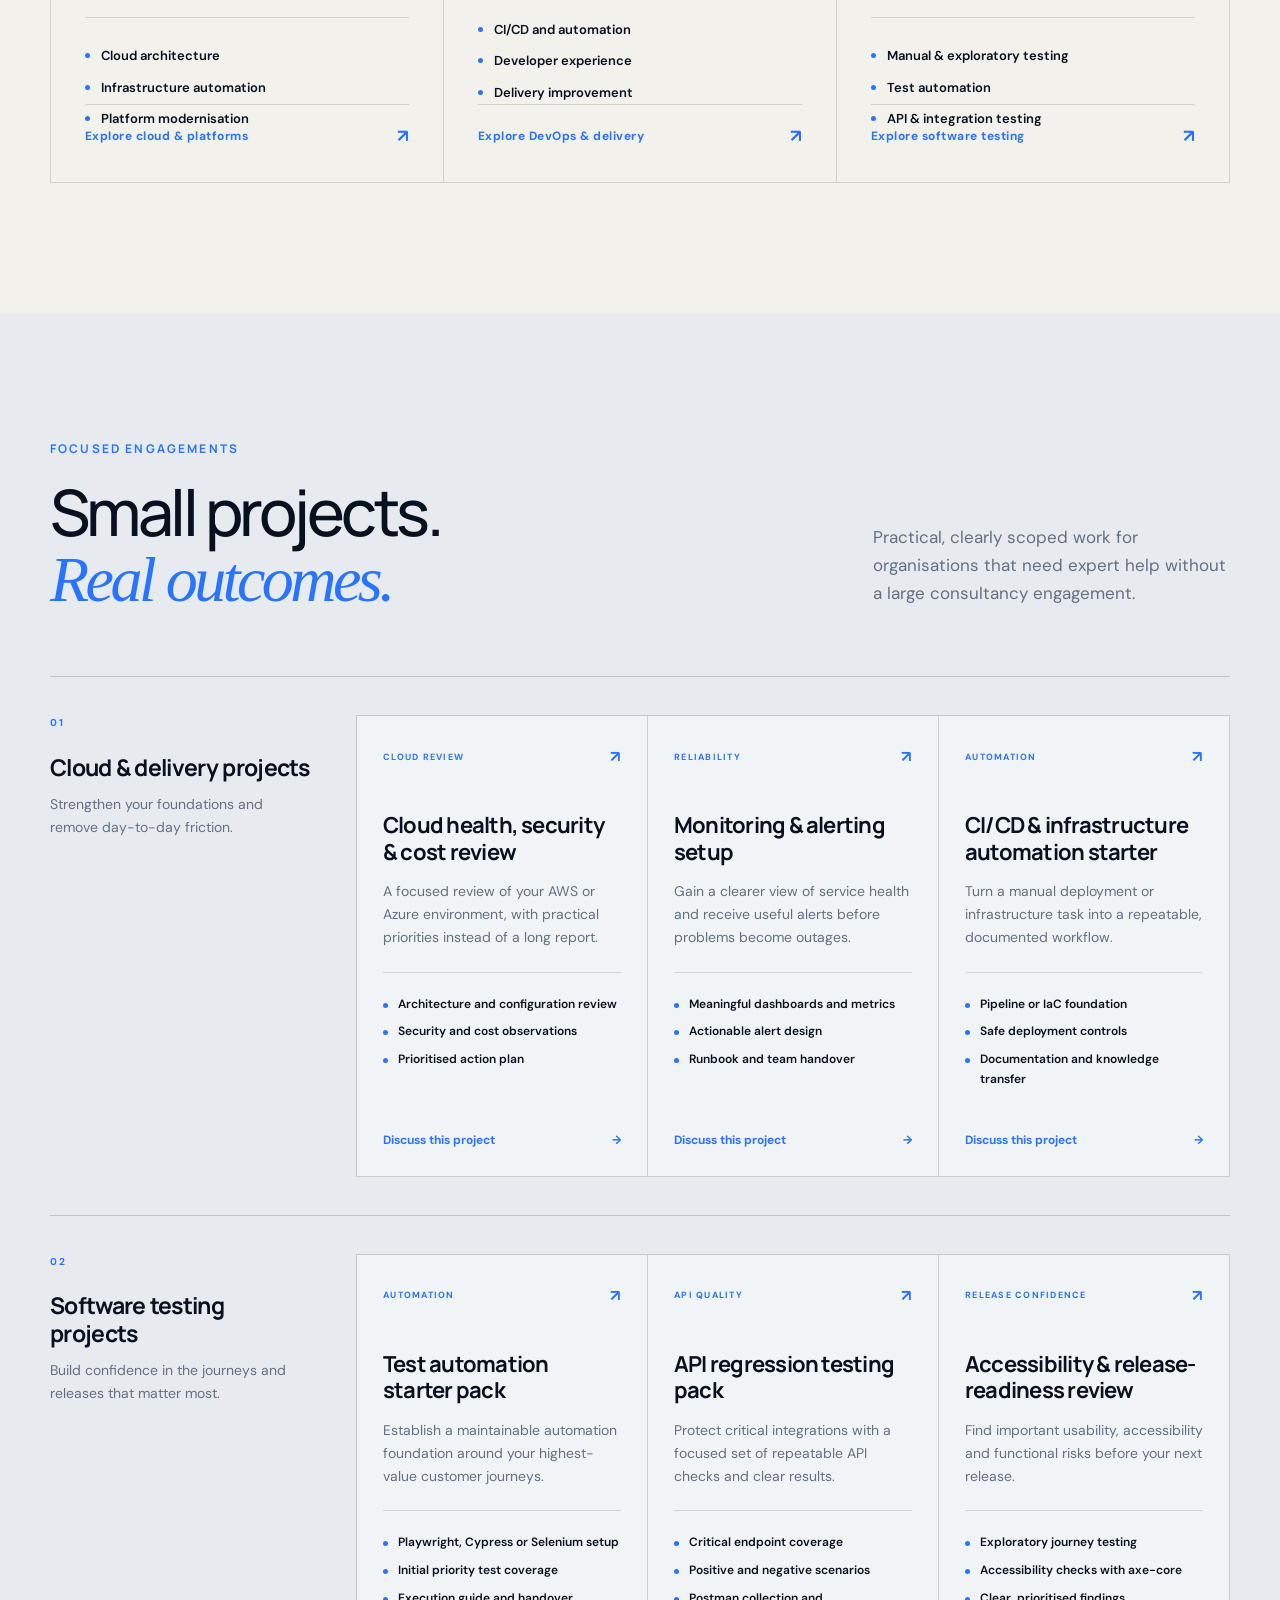
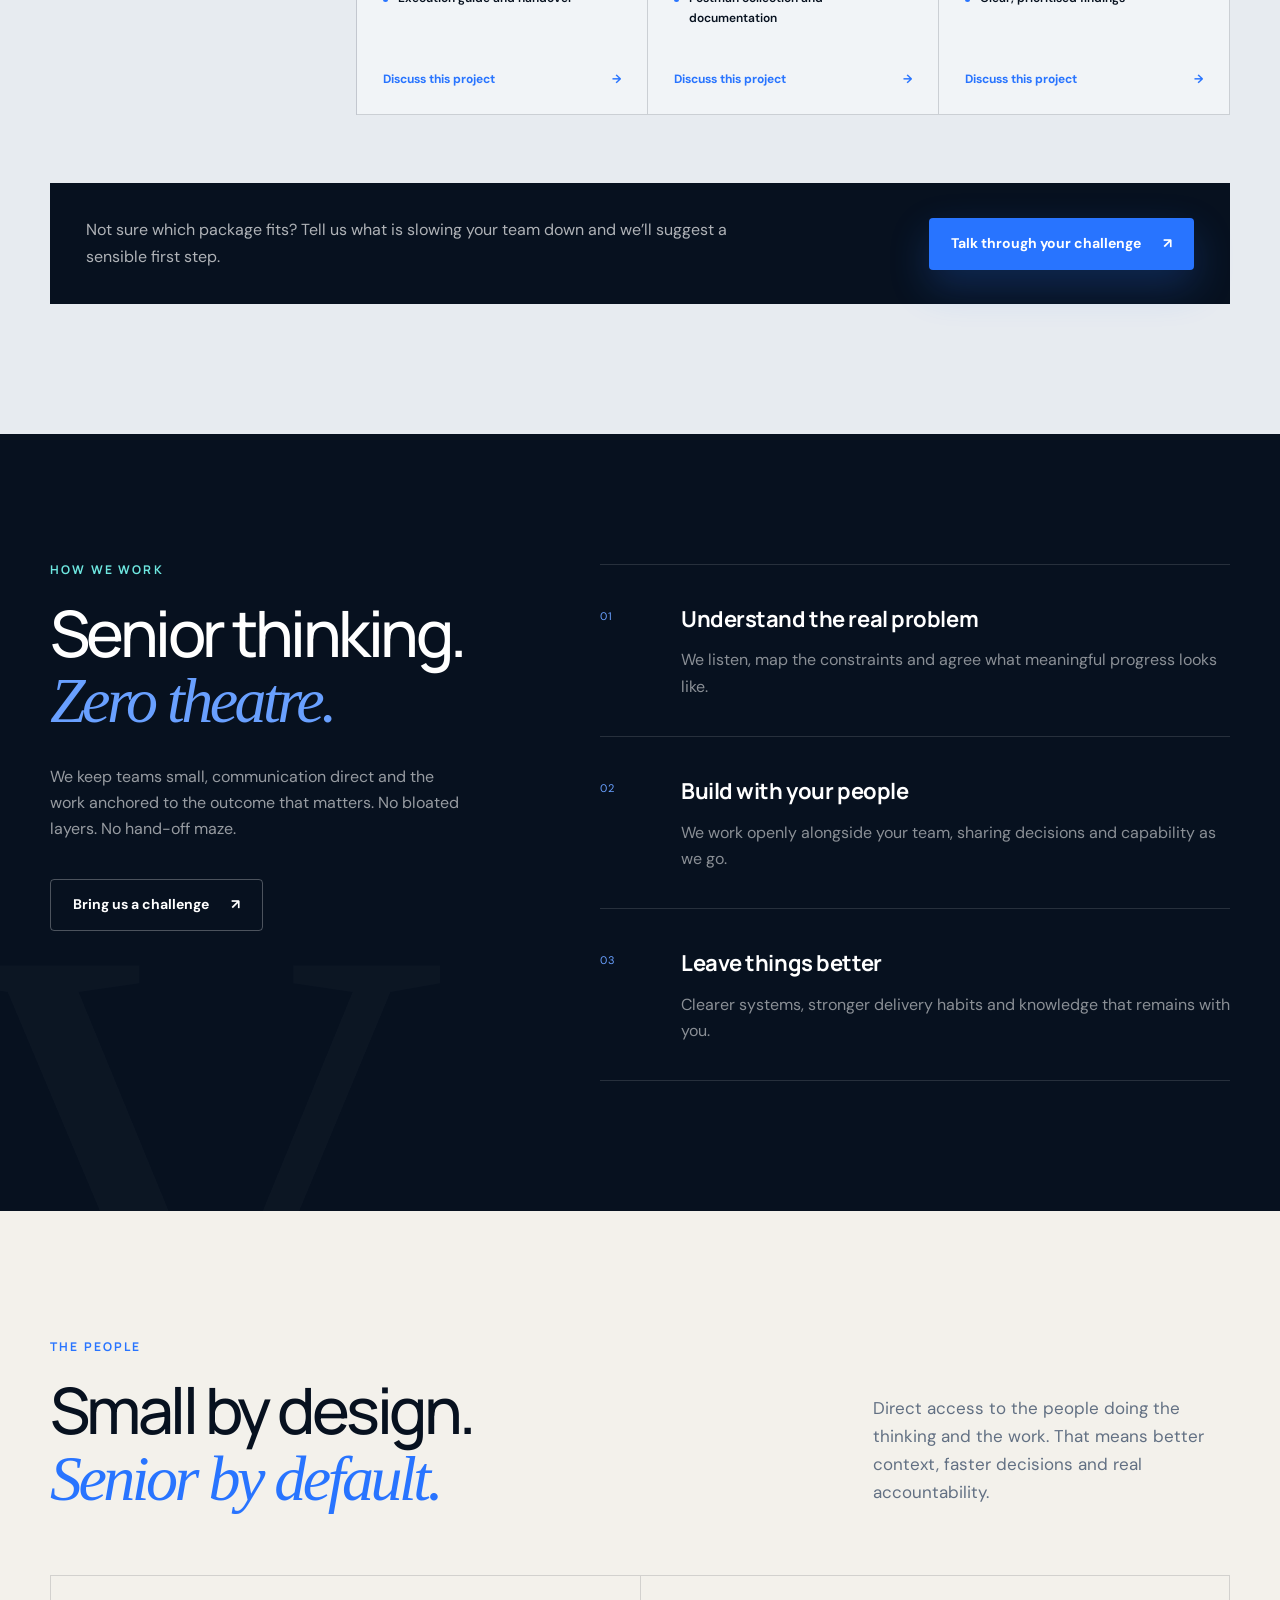
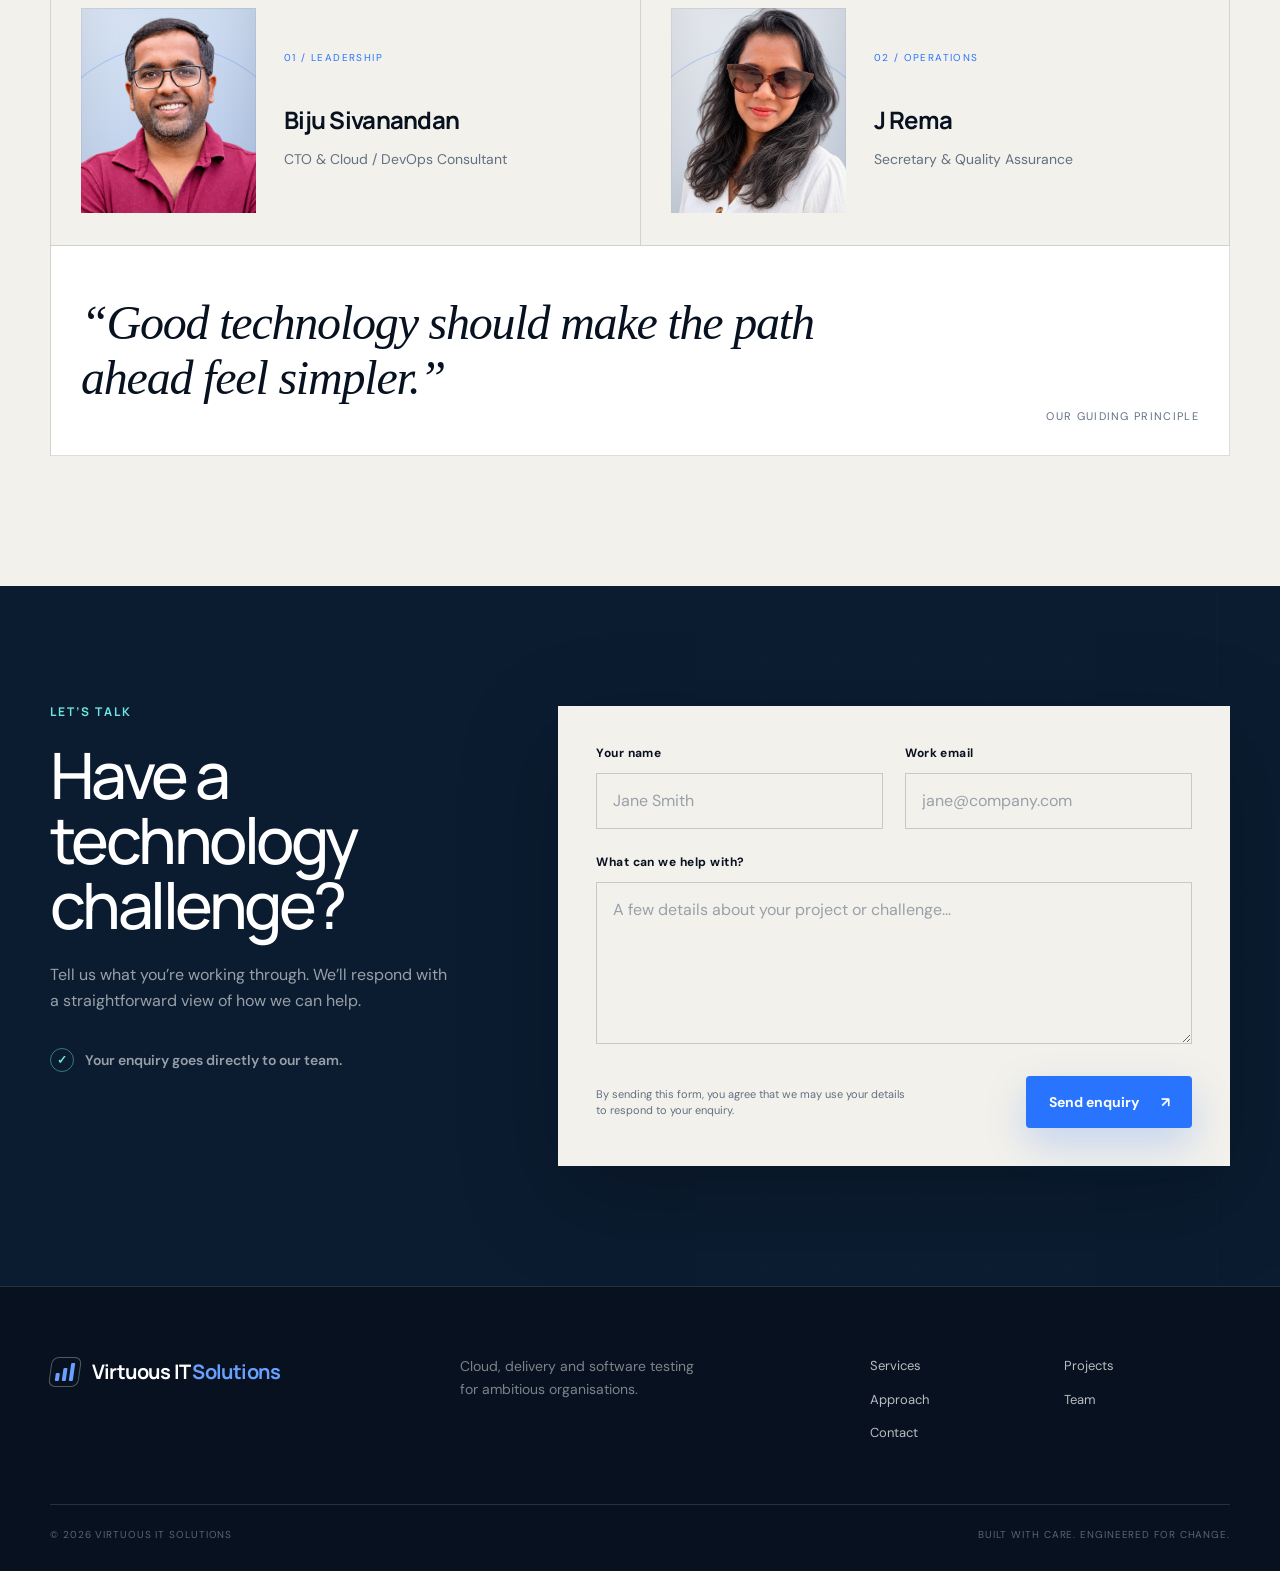
==== commit 3019d62b: "New changes" ====
--- a/index.html
+++ b/index.html
@@ -197,7 +197,7 @@
         <div class="contact-copy reveal">
           <p class="kicker kicker-light">Let’s talk</p><h2>Have a technology challenge?</h2>
           <p>Tell us what you’re working through. We’ll respond with a straightforward view of how we can help.</p>
-          <a class="email-link" href="mailto:bijumatprof@gmail.com">bijumatprof@gmail.com <span aria-hidden="true">↗</span></a>
+          <p class="contact-assurance"><span aria-hidden="true">✓</span> Your enquiry goes directly to our team.</p>
         </div>
         <form id="contactForm" class="contact-form reveal" novalidate>
           <input type="hidden" name="access_key" value="60108143-a703-44c7-9477-7424e2442499">
--- a/css/styles.css
+++ b/css/styles.css
@@ -7,7 +7,7 @@
 .section-light{background:var(--paper)}.intro,.team-section{padding:130px 0}.section-heading{display:grid;grid-template-columns:1.35fr .65fr;align-items:end;gap:80px;margin-bottom:72px}.section-heading h2,.outcomes h2{margin:0;font-size:clamp(42px,5vw,66px)}.section-heading h2 em{color:var(--blue)}.section-heading>p{margin:0 0 5px;color:var(--muted);font-size:17px;max-width:460px}.services-grid{display:grid;grid-template-columns:repeat(3,1fr);border-top:1px solid var(--line);border-left:1px solid var(--line)}.service-card{position:relative;min-height:485px;padding:36px 34px;border-right:1px solid var(--line);border-bottom:1px solid var(--line);transition:background .3s,transform .3s var(--ease)}.service-card:hover{background:#fff;transform:translateY(-7px);box-shadow:0 22px 70px rgba(7,17,31,.08);z-index:2}.service-number{color:var(--muted);font-family:Manrope,sans-serif;font-size:11px;letter-spacing:.18em}.service-icon{width:62px;height:62px;margin:64px 0 34px;border:1px solid var(--line);border-radius:50%;display:grid;place-items:center;color:var(--blue)}.service-icon svg{width:30px;fill:none;stroke:currentColor;stroke-width:1.5;stroke-linecap:round;stroke-linejoin:round}.service-card h3{margin:0 0 15px;font-family:Manrope,sans-serif;font-size:23px;letter-spacing:-.03em;line-height:1.2}.service-card>p{color:var(--muted);margin:0 0 24px}.service-card ul{list-style:none;padding:22px 0 0;margin:0;border-top:1px solid var(--line)}.service-card li{position:relative;padding:5px 0 5px 16px;font-size:13px;font-weight:600}.service-card li::before{content:"";position:absolute;left:0;top:13px;width:5px;height:5px;background:var(--blue);border-radius:50%}
 .section-dark{background:var(--ink);color:#fff}.outcomes{position:relative;overflow:hidden;padding:130px 0}.outcomes::before{content:"V";position:absolute;left:-4vw;bottom:-25vw;color:rgba(255,255,255,.018);font-family:Georgia,serif;font-size:54vw;line-height:1;pointer-events:none}.outcomes-layout{position:relative;display:grid;grid-template-columns:.8fr 1.2fr;gap:130px}.kicker-light{color:var(--cyan)}.outcomes h2 em{color:var(--blue-bright)}.outcomes-copy>p:not(.kicker){max-width:430px;margin:30px 0 36px;color:rgba(255,255,255,.58)}.button-ghost{color:#fff;border:1px solid rgba(255,255,255,.28);background:transparent}.button-ghost:hover{background:rgba(255,255,255,.07)}.process-list{list-style:none;padding:0;margin:0}.process-list li{display:grid;grid-template-columns:55px 1fr;gap:26px;padding:36px 0;border-top:1px solid var(--line-dark)}.process-list li:last-child{border-bottom:1px solid var(--line-dark)}.process-list>li>span{color:var(--blue-bright);font-size:11px;letter-spacing:.12em;padding-top:6px}.process-list h3{margin:0 0 10px;font-family:Manrope,sans-serif;font-size:22px;letter-spacing:-.02em}.process-list p{margin:0;color:rgba(255,255,255,.53)}
 .team-heading{margin-bottom:64px}.team-list{display:grid;grid-template-columns:1fr 1fr;border-top:1px solid var(--line);border-left:1px solid var(--line)}.person{min-height:270px;padding:30px;display:flex;gap:28px;align-items:center;border-right:1px solid var(--line);border-bottom:1px solid var(--line)}.portrait{flex:0 0 175px;height:205px;position:relative;overflow:hidden;background:linear-gradient(145deg,#dbe6f5,#afc4e5)}.portrait-jr{background:linear-gradient(145deg,#e6e9ee,#c6d0de)}.portrait::before{content:"";position:absolute;inset:18% -30% -60%;border:1px solid rgba(40,116,255,.24);border-radius:50%;pointer-events:none}.portrait::after{content:"";position:absolute;inset:0;border:1px solid rgba(7,17,31,.1);box-shadow:inset 0 -26px 45px rgba(7,17,31,.1);pointer-events:none}.portrait img{position:relative;z-index:1;width:100%;height:100%;object-fit:cover}.portrait-bs img{object-position:50% 45%}.portrait-jr img{object-position:50% 30%}.person-index{margin:0 0 34px;color:var(--blue);font-size:10px;letter-spacing:.14em;text-transform:uppercase}.person h3{margin:0 0 8px;font-family:Manrope,sans-serif;font-size:24px;letter-spacing:-.03em}.person h3+p{margin:0;color:var(--muted);font-size:14px}.person-statement{grid-column:1/-1;min-height:210px;justify-content:space-between;background:#fff}.person-statement blockquote{max-width:760px;margin:0;font-family:Georgia,serif;font-size:clamp(30px,4vw,48px);line-height:1.16;font-style:italic;letter-spacing:-.025em}.person-statement>span{align-self:end;color:var(--muted);font-size:11px;text-transform:uppercase;letter-spacing:.12em}
-.contact-section{position:relative;overflow:hidden;background:#0b1c31;color:#fff;padding:120px 0}.contact-pattern{mask-image:linear-gradient(90deg,transparent,#000);opacity:.12}.contact-layout{position:relative;display:grid;grid-template-columns:.75fr 1.25fr;gap:105px}.contact-copy h2{margin:0 0 24px;max-width:450px;font-size:clamp(44px,5vw,66px)}.contact-copy>p:not(.kicker){max-width:420px;color:rgba(255,255,255,.58)}.email-link{display:inline-flex;gap:16px;margin-top:34px;color:#fff;text-decoration:none;border-bottom:1px solid rgba(255,255,255,.3);font-weight:600}.email-link span{color:var(--cyan)}.contact-form{padding:38px;background:var(--paper);color:var(--ink);box-shadow:0 30px 90px rgba(0,0,0,.25)}.field-row{display:grid;grid-template-columns:1fr 1fr;gap:22px}.field{margin-bottom:24px}.field label{display:block;margin-bottom:9px;font-size:12px;font-weight:700;letter-spacing:.04em}.field input,.field textarea{width:100%;border:1px solid rgba(7,17,31,.18);border-radius:0;background:transparent;color:var(--ink);padding:14px 16px;outline:none;transition:border-color .2s,box-shadow .2s}.field input:focus,.field textarea:focus{border-color:var(--blue);box-shadow:0 0 0 3px rgba(40,116,255,.12)}.field input::placeholder,.field textarea::placeholder{color:#98a0aa}.field textarea{resize:vertical;min-height:138px}.form-footer{display:flex;align-items:center;justify-content:space-between;gap:28px}.form-footer p{max-width:315px;margin:0;color:var(--muted);font-size:11px;line-height:1.5}.send-button{min-width:166px}.send-button[disabled]{opacity:.65;cursor:wait;transform:none}.form-status{display:none;margin-top:20px;padding:12px 14px;font-size:13px}.form-status.show{display:block}.form-status.success{color:#11633c;background:#ddf5e8}.form-status.error{color:#8b2f34;background:#f9e3e4}
+.contact-section{position:relative;overflow:hidden;background:#0b1c31;color:#fff;padding:120px 0}.contact-pattern{mask-image:linear-gradient(90deg,transparent,#000);opacity:.12}.contact-layout{position:relative;display:grid;grid-template-columns:.75fr 1.25fr;gap:105px}.contact-copy h2{margin:0 0 24px;max-width:450px;font-size:clamp(44px,5vw,66px)}.contact-copy>p:not(.kicker){max-width:420px;color:rgba(255,255,255,.58)}.contact-copy .contact-assurance{display:flex;align-items:center;gap:11px;margin-top:34px;color:rgba(255,255,255,.82);font-size:14px;font-weight:600}.contact-assurance span{display:grid;place-items:center;width:24px;height:24px;border:1px solid rgba(110,231,224,.45);border-radius:50%;color:var(--cyan);font-size:12px}.contact-form{padding:38px;background:var(--paper);color:var(--ink);box-shadow:0 30px 90px rgba(0,0,0,.25)}.field-row{display:grid;grid-template-columns:1fr 1fr;gap:22px}.field{margin-bottom:24px}.field label{display:block;margin-bottom:9px;font-size:12px;font-weight:700;letter-spacing:.04em}.field input,.field textarea{width:100%;border:1px solid rgba(7,17,31,.18);border-radius:0;background:transparent;color:var(--ink);padding:14px 16px;outline:none;transition:border-color .2s,box-shadow .2s}.field input:focus,.field textarea:focus{border-color:var(--blue);box-shadow:0 0 0 3px rgba(40,116,255,.12)}.field input::placeholder,.field textarea::placeholder{color:#98a0aa}.field textarea{resize:vertical;min-height:138px}.form-footer{display:flex;align-items:center;justify-content:space-between;gap:28px}.form-footer p{max-width:315px;margin:0;color:var(--muted);font-size:11px;line-height:1.5}.send-button{min-width:166px}.send-button[disabled]{opacity:.65;cursor:wait;transform:none}.form-status{display:none;margin-top:20px;padding:12px 14px;font-size:13px}.form-status.show{display:block}.form-status.success{color:#11633c;background:#ddf5e8}.form-status.error{color:#8b2f34;background:#f9e3e4}
 .site-footer{background:var(--ink);color:#fff;border-top:1px solid var(--line-dark);padding:68px 0 28px}.footer-main{display:grid;grid-template-columns:1fr 1fr 1fr;gap:50px;align-items:start;padding-bottom:60px}.brand-footer{align-self:start}.footer-main>p{margin:0;color:rgba(255,255,255,.48);font-size:14px}.footer-main nav{display:grid;grid-template-columns:1fr 1fr;gap:12px 28px}.footer-main nav a{color:rgba(255,255,255,.72);text-decoration:none;font-size:13px}.footer-bottom{display:flex;justify-content:space-between;padding-top:22px;border-top:1px solid var(--line-dark);color:rgba(255,255,255,.35);font-size:10px;letter-spacing:.09em;text-transform:uppercase}.footer-bottom p{margin:0}.reveal{opacity:0;transform:translateY(26px);transition:opacity .75s var(--ease),transform .75s var(--ease)}.reveal.visible{opacity:1;transform:translateY(0)}@keyframes breathe{0%,100%{transform:scale(.96);opacity:.55}50%{transform:scale(1.04);opacity:1}}
 @media(max-width:1040px){.hero{min-height:auto;padding-top:145px}.hero-layout{grid-template-columns:1fr;gap:70px}.hero-copy{max-width:760px}.system-visual{width:min(100%,650px)}.trust-row{margin-top:76px}.section-heading{gap:40px}.outcomes-layout{gap:70px}.contact-layout{gap:55px}}
 @media(max-width:820px){.shell{width:min(calc(100% - 36px),var(--shell))}.nav-toggle{display:flex;position:relative;z-index:2}.nav-toggle[aria-expanded=true]>span:nth-of-type(1){transform:translateY(3.5px) rotate(45deg)}.nav-toggle[aria-expanded=true]>span:nth-of-type(2){transform:translateY(-3.5px) rotate(-45deg)}.site-nav{position:fixed;inset:0;display:flex;flex-direction:column;align-items:flex-start;justify-content:center;gap:26px;padding:82px 9vw;background:var(--ink);transform:translateX(100%);transition:transform .45s var(--ease)}.site-nav.open{transform:translateX(0)}.site-nav a{font-family:Manrope,sans-serif;font-size:30px}.site-nav .nav-cta{margin-top:14px;font-size:16px}.section-heading,.outcomes-layout,.contact-layout{grid-template-columns:1fr}.section-heading{align-items:start}.services-grid{grid-template-columns:1fr}.service-card{min-height:auto}.service-icon{margin:40px 0 28px}.outcomes-layout{gap:64px}.outcomes-copy>p:not(.kicker){max-width:600px}.team-list{grid-template-columns:1fr}.person-statement{grid-column:auto}.contact-copy{max-width:600px}.footer-main{grid-template-columns:1fr 1fr}.footer-main nav{grid-column:2}}
